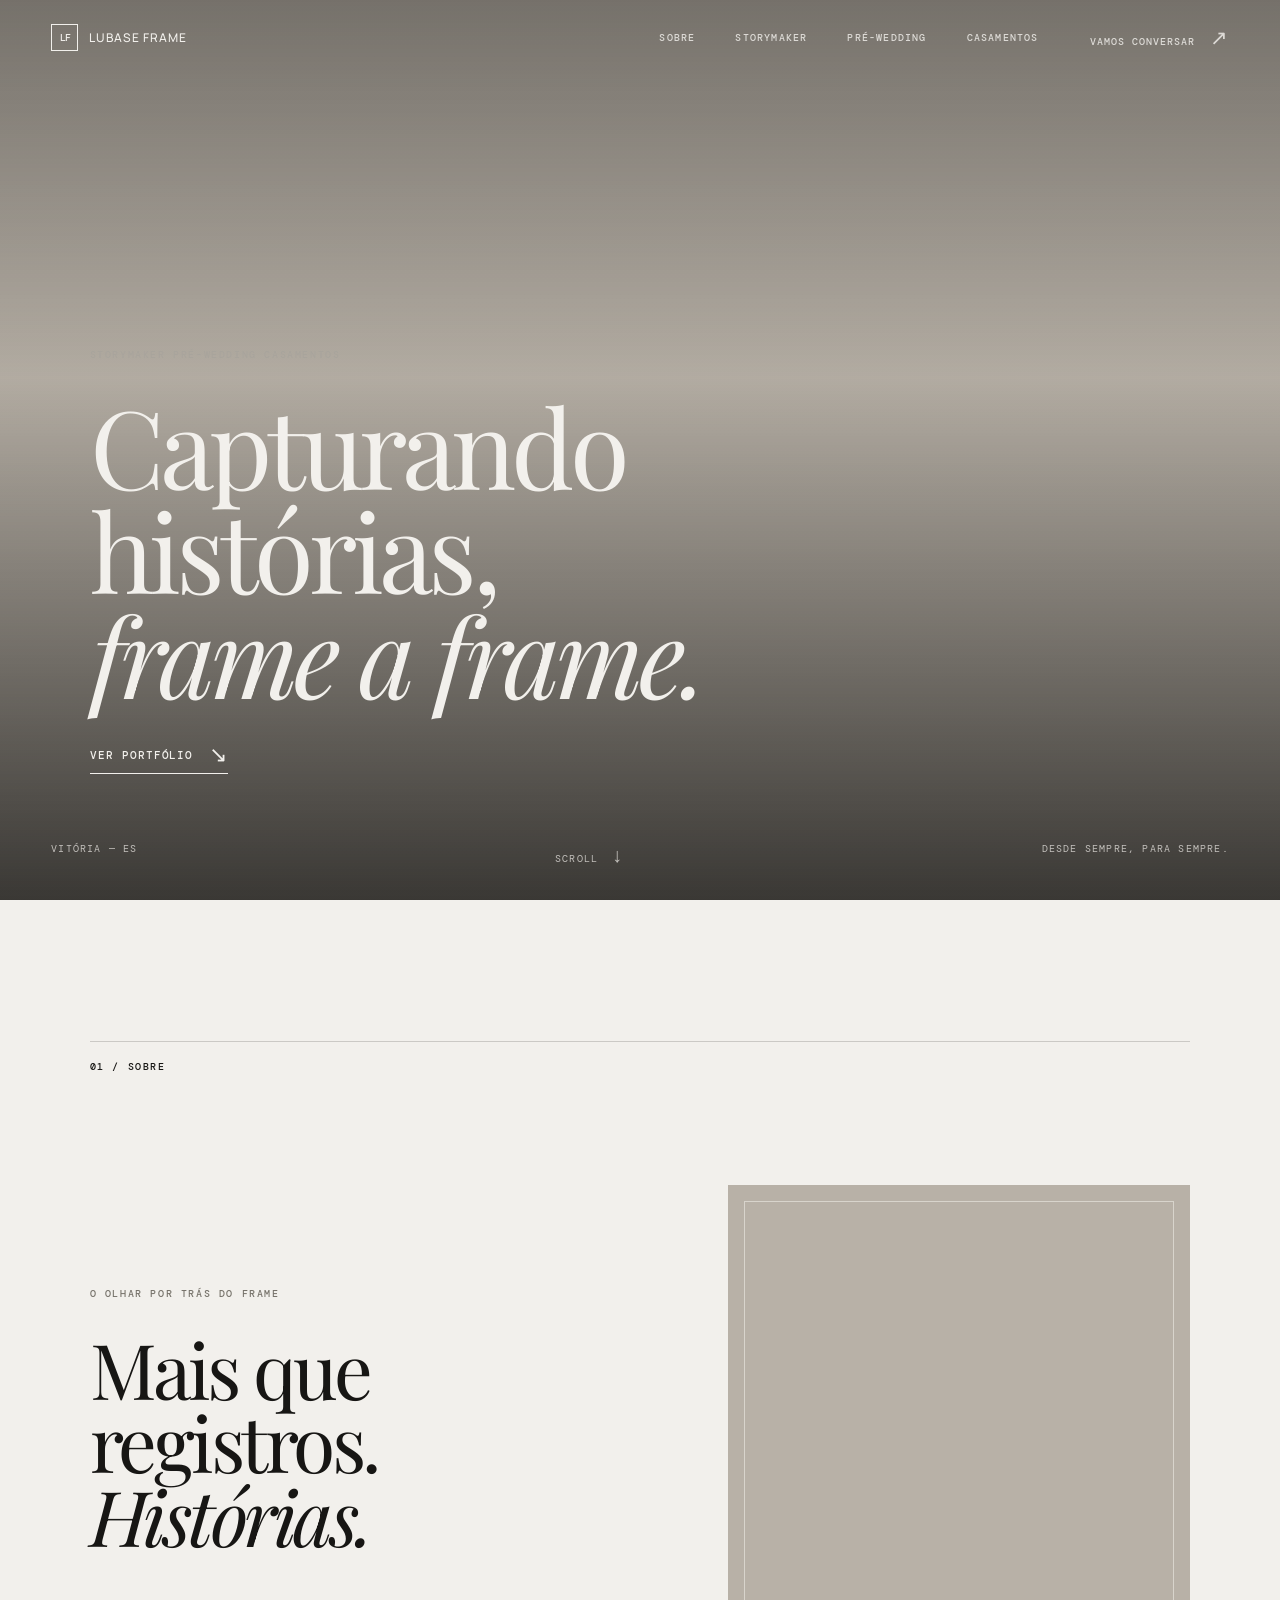
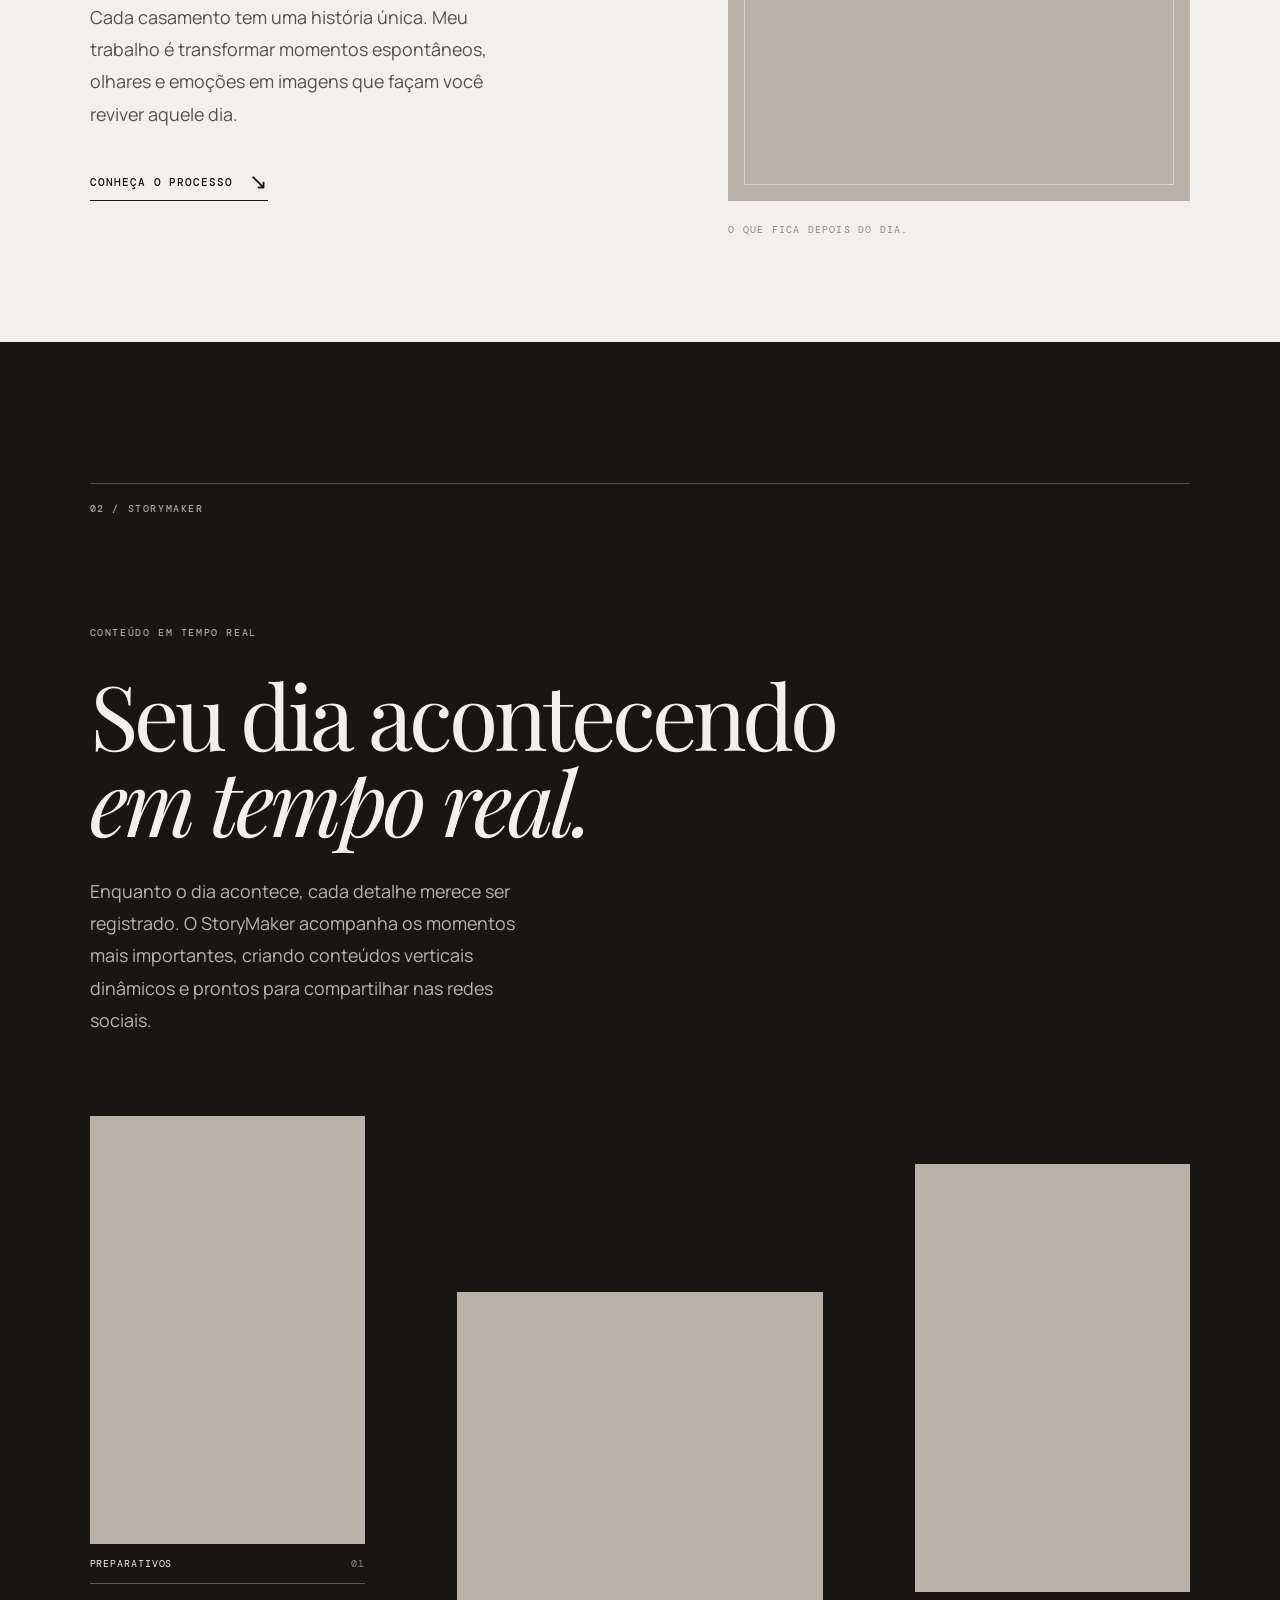
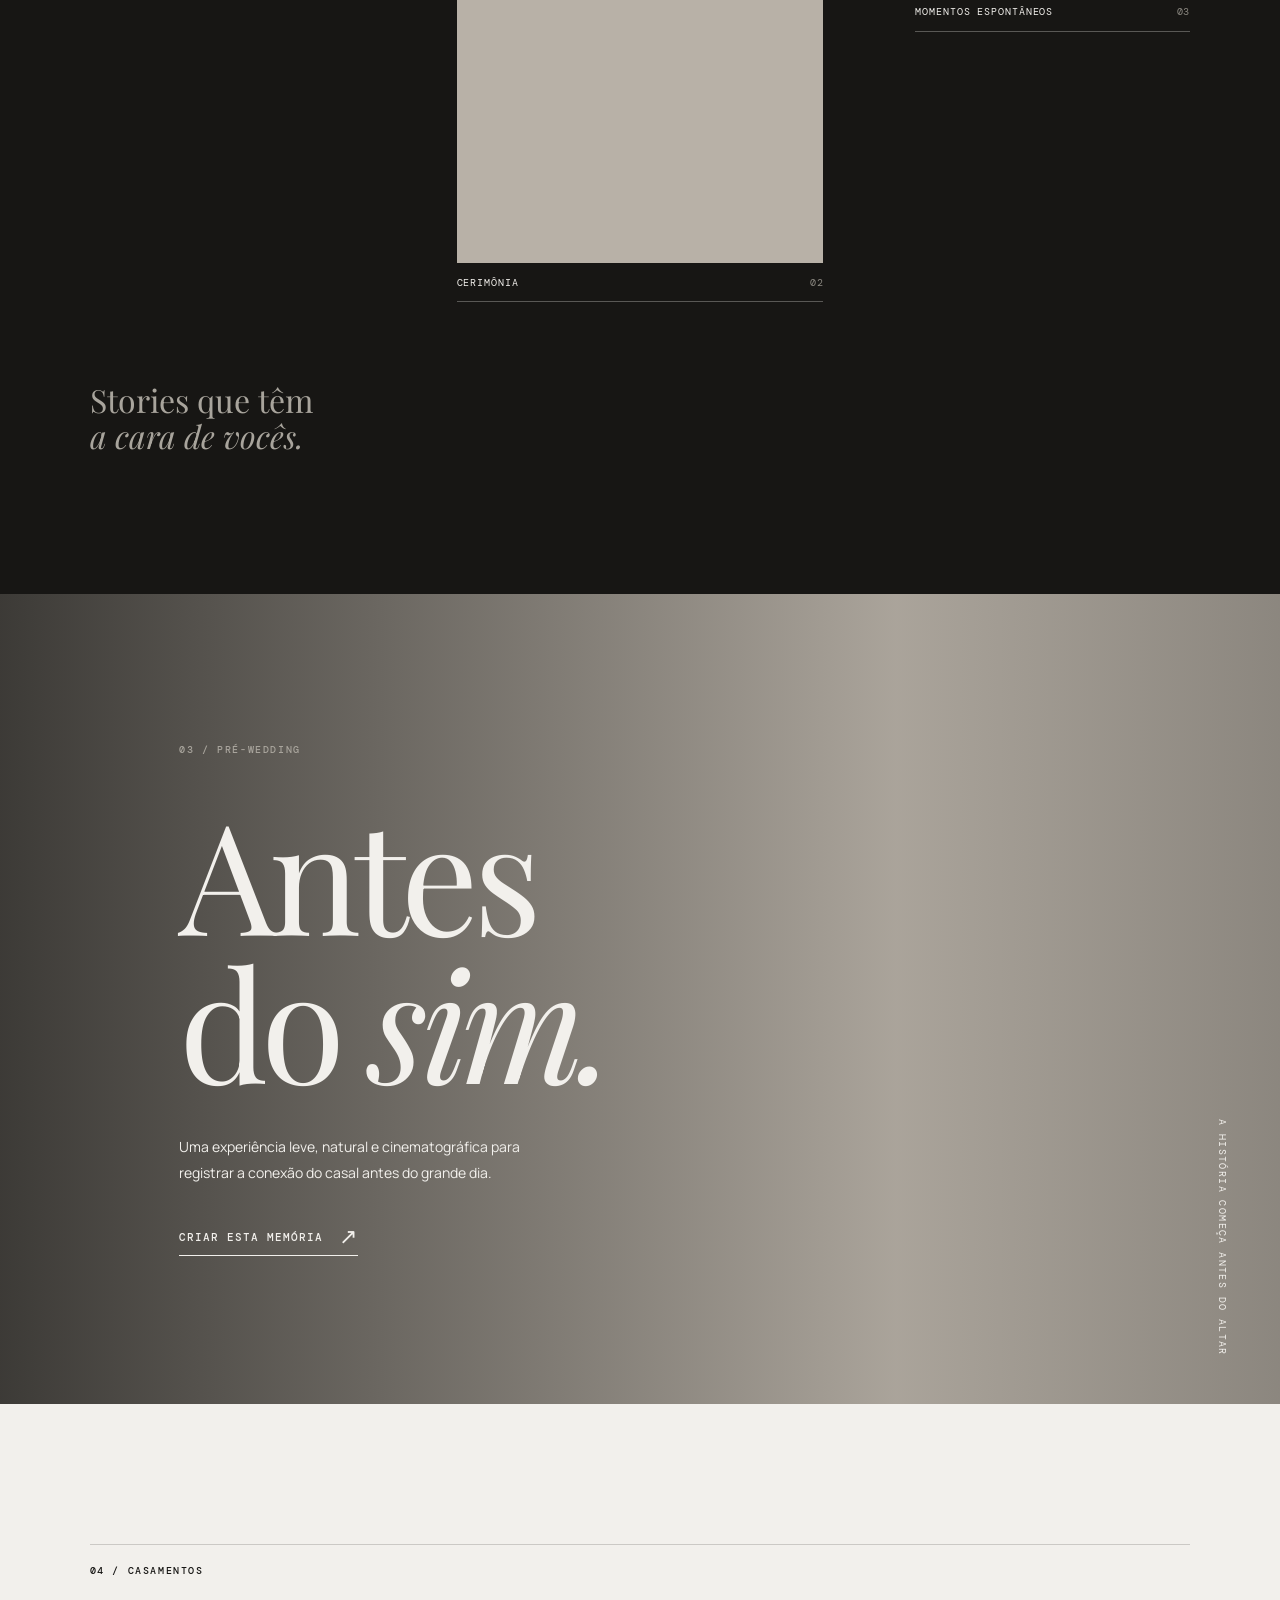
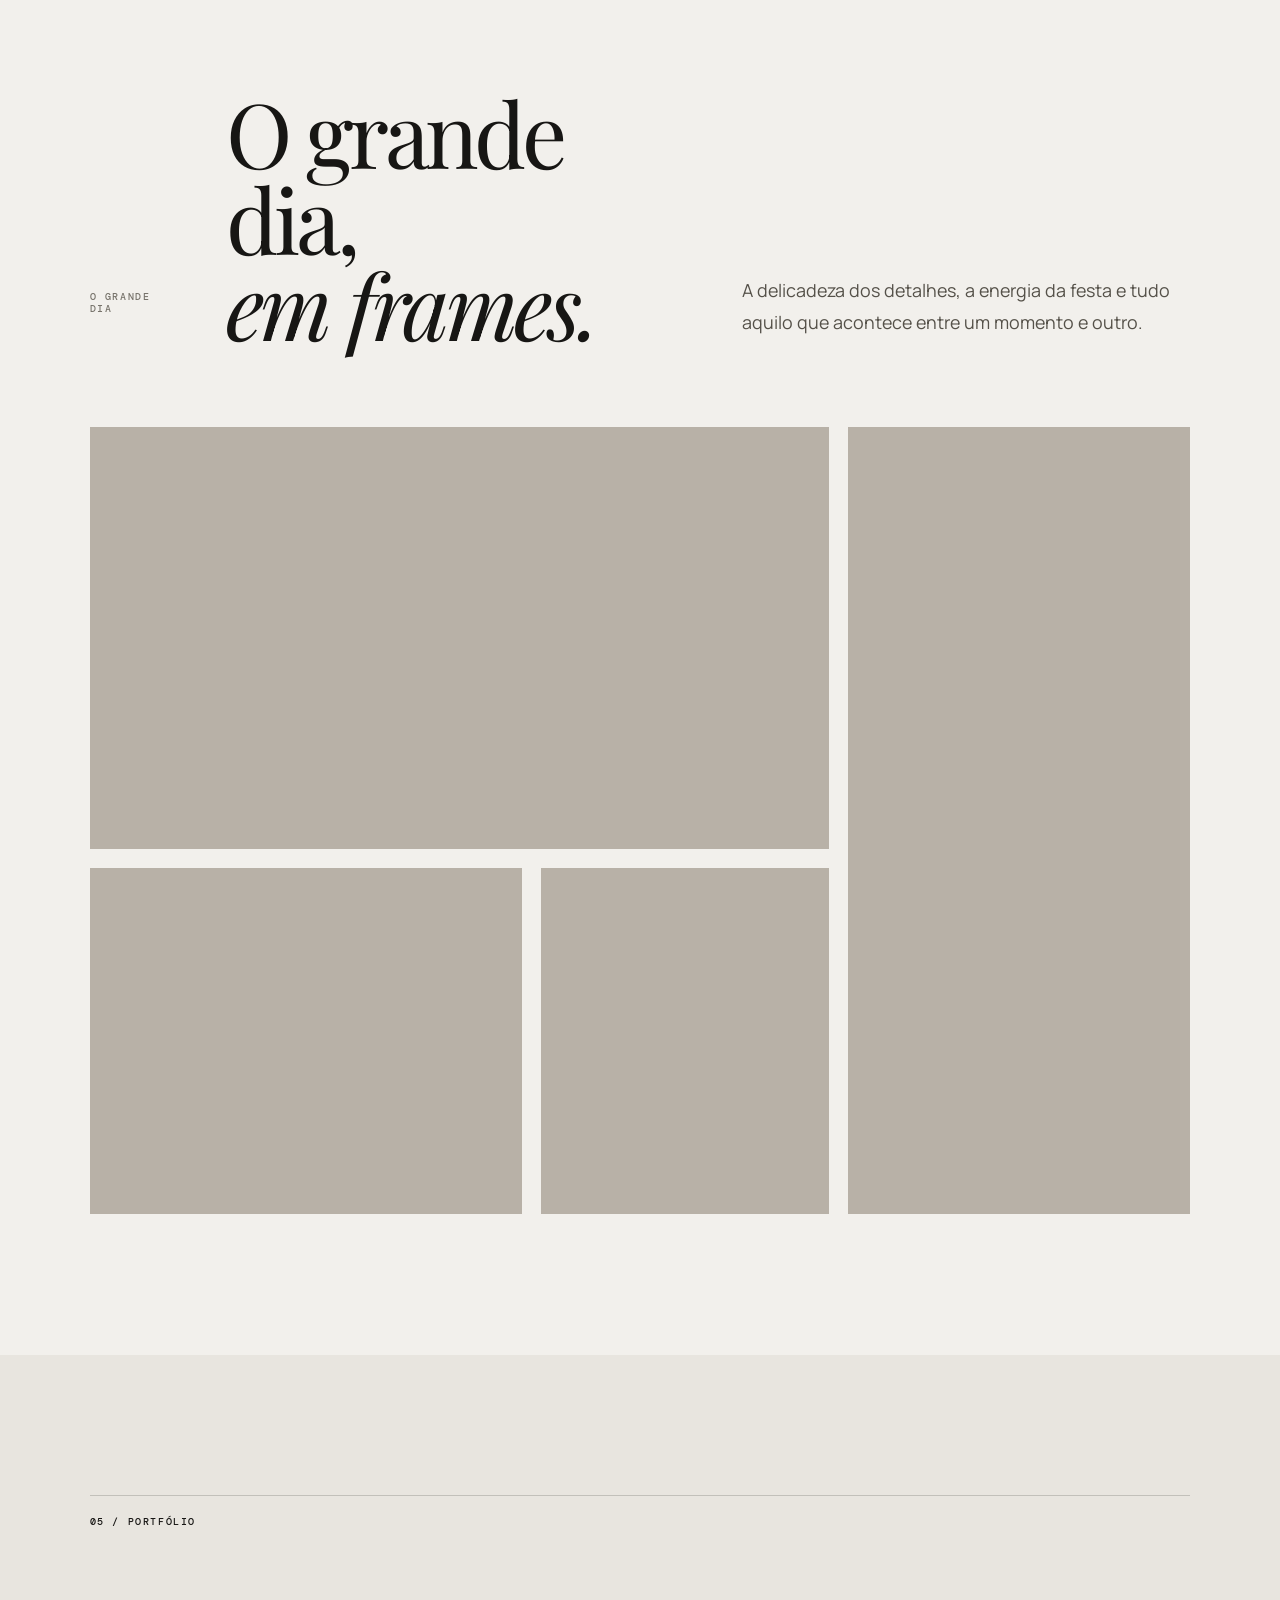
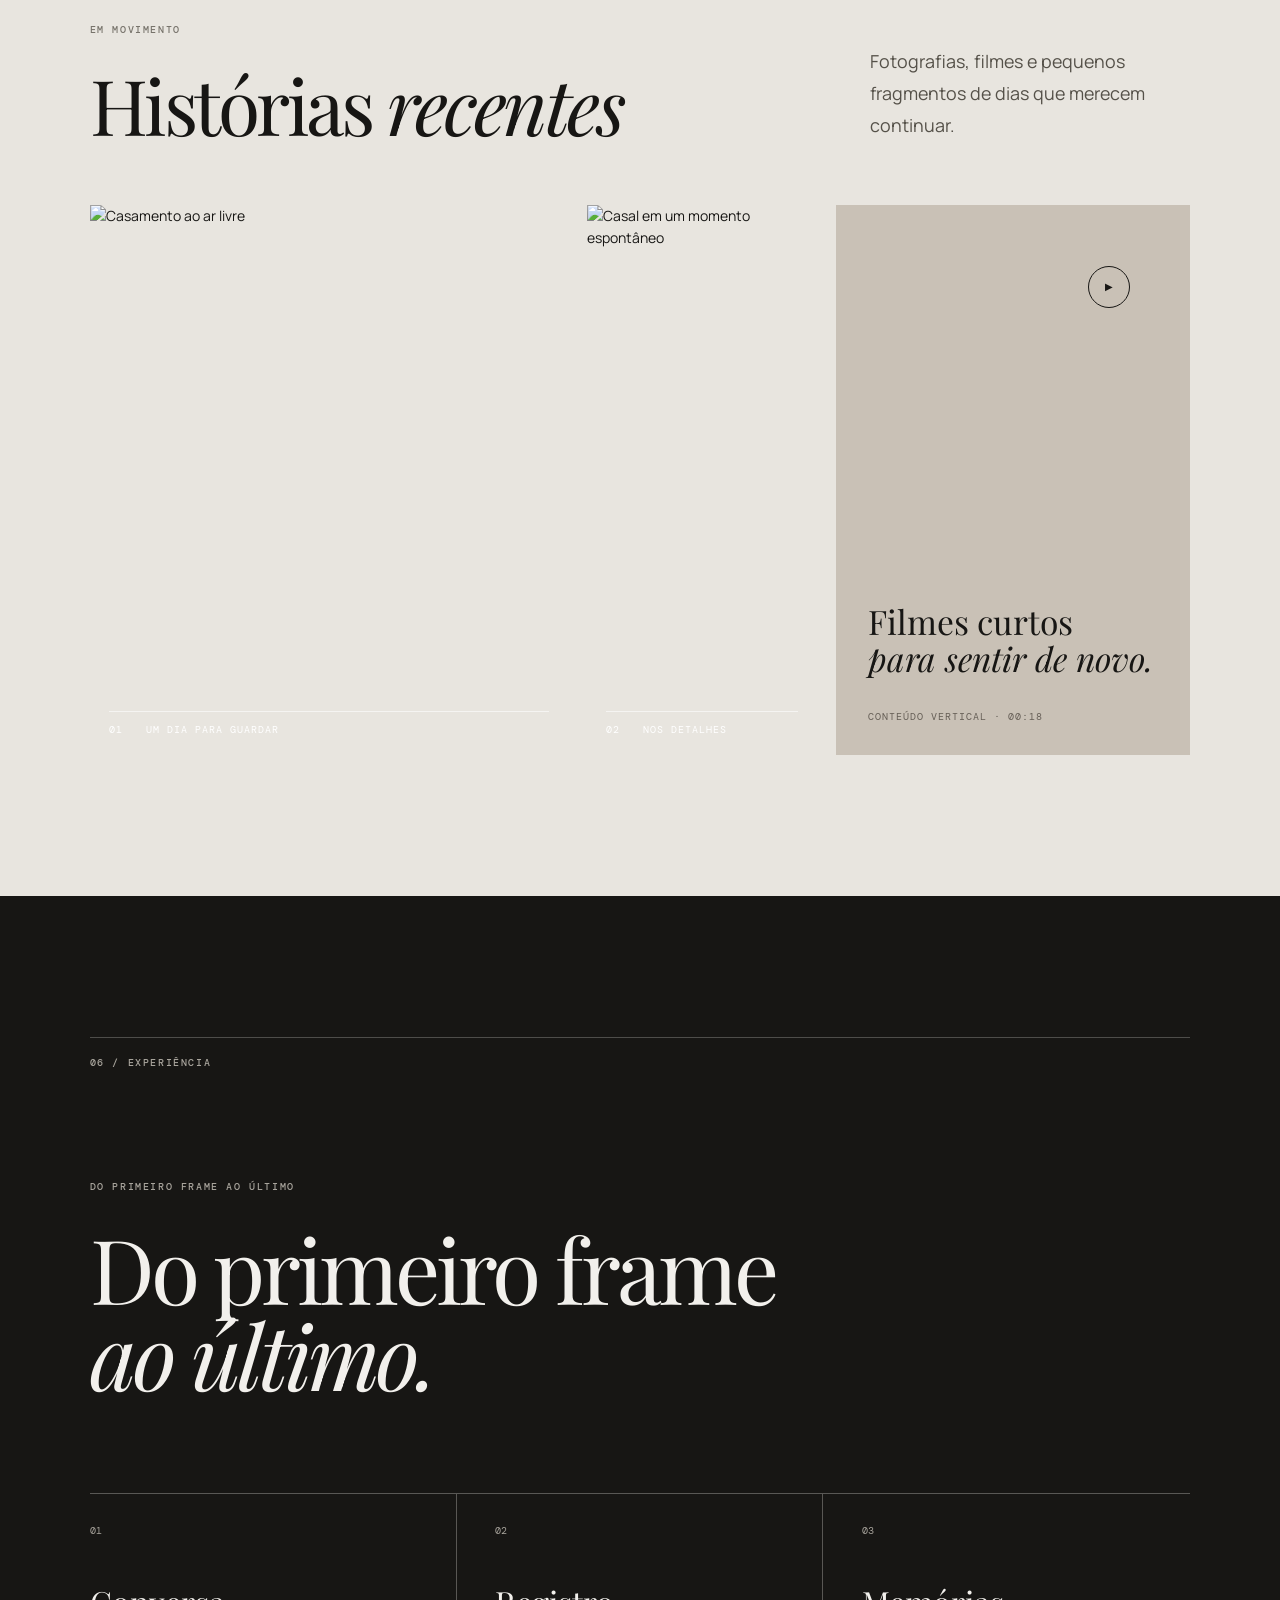
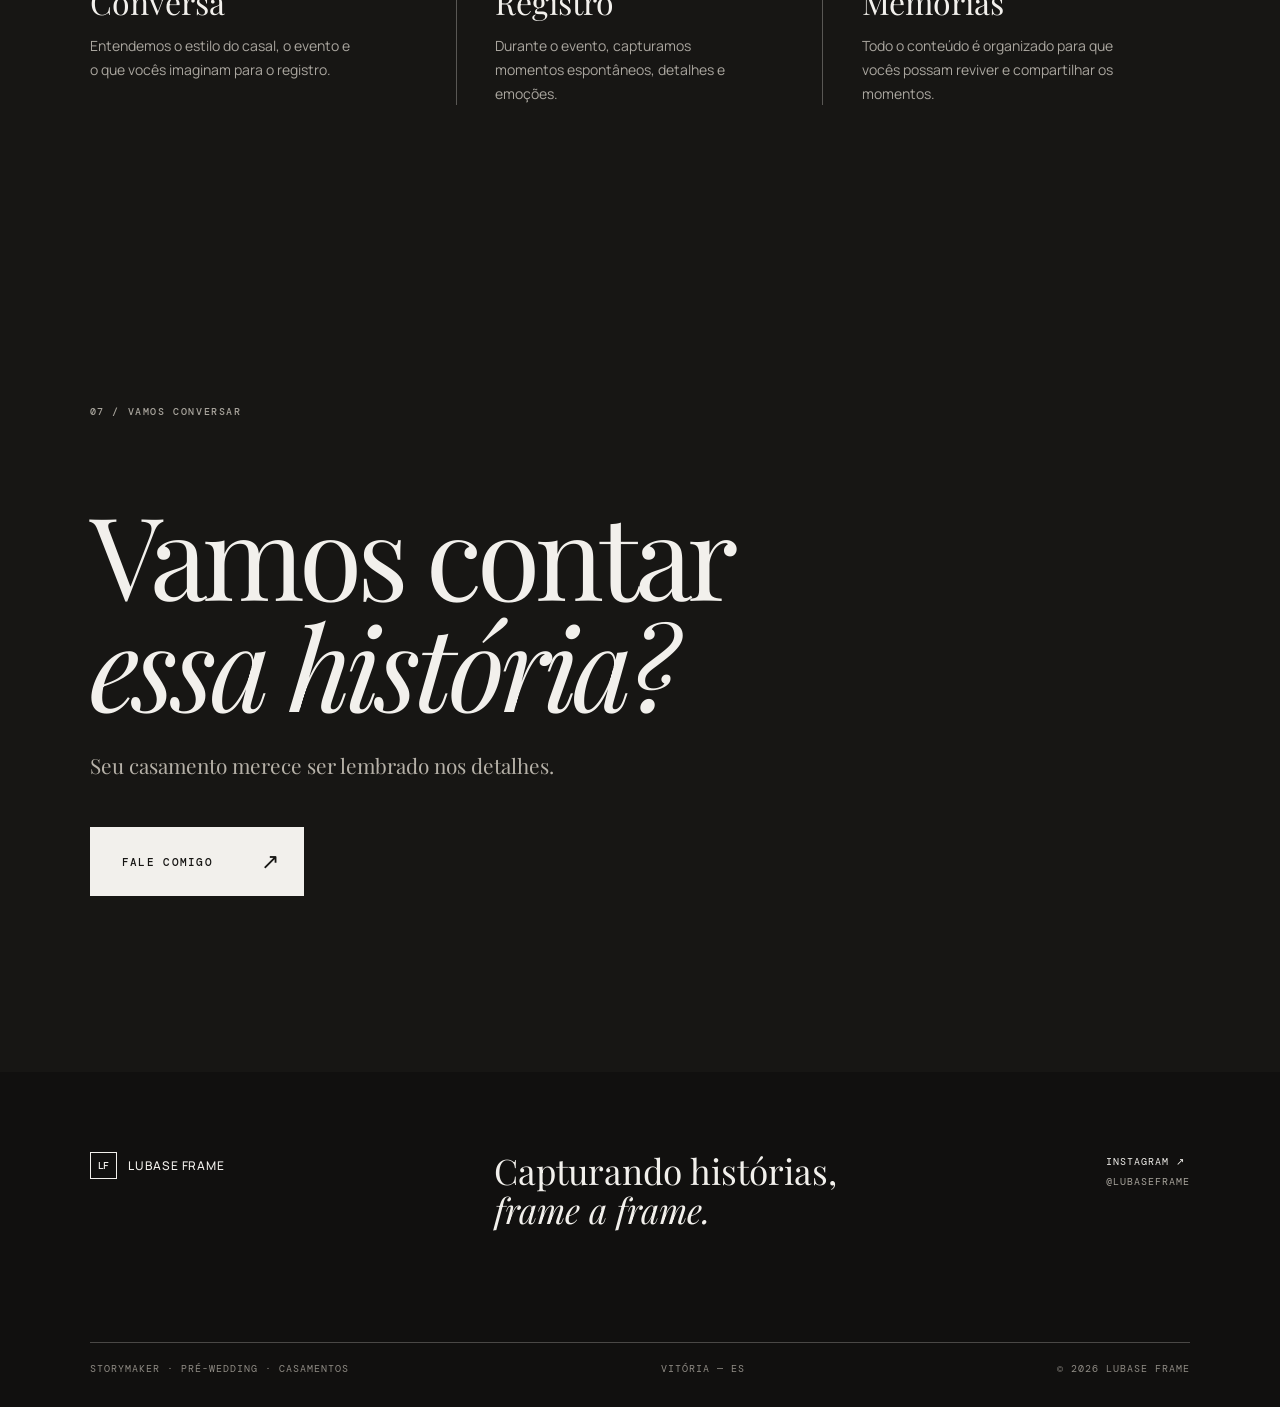
==== index.html @ b0d5ac68 "fix: adicionar entrada para GitHub Pages" ====
<!doctype html>
<html lang="pt-BR">
<head>
  <meta charset="UTF-8">
  <meta name="viewport" content="width=device-width, initial-scale=1">
  <meta http-equiv="refresh" content="0; url=projeto/">
  <title>Lubase Frame</title>
  <script>window.location.replace('./projeto/');</script>
</head>
<body>
  <p>Carregando <a href="projeto/">Lubase Frame</a>...</p>
</body>
</html>
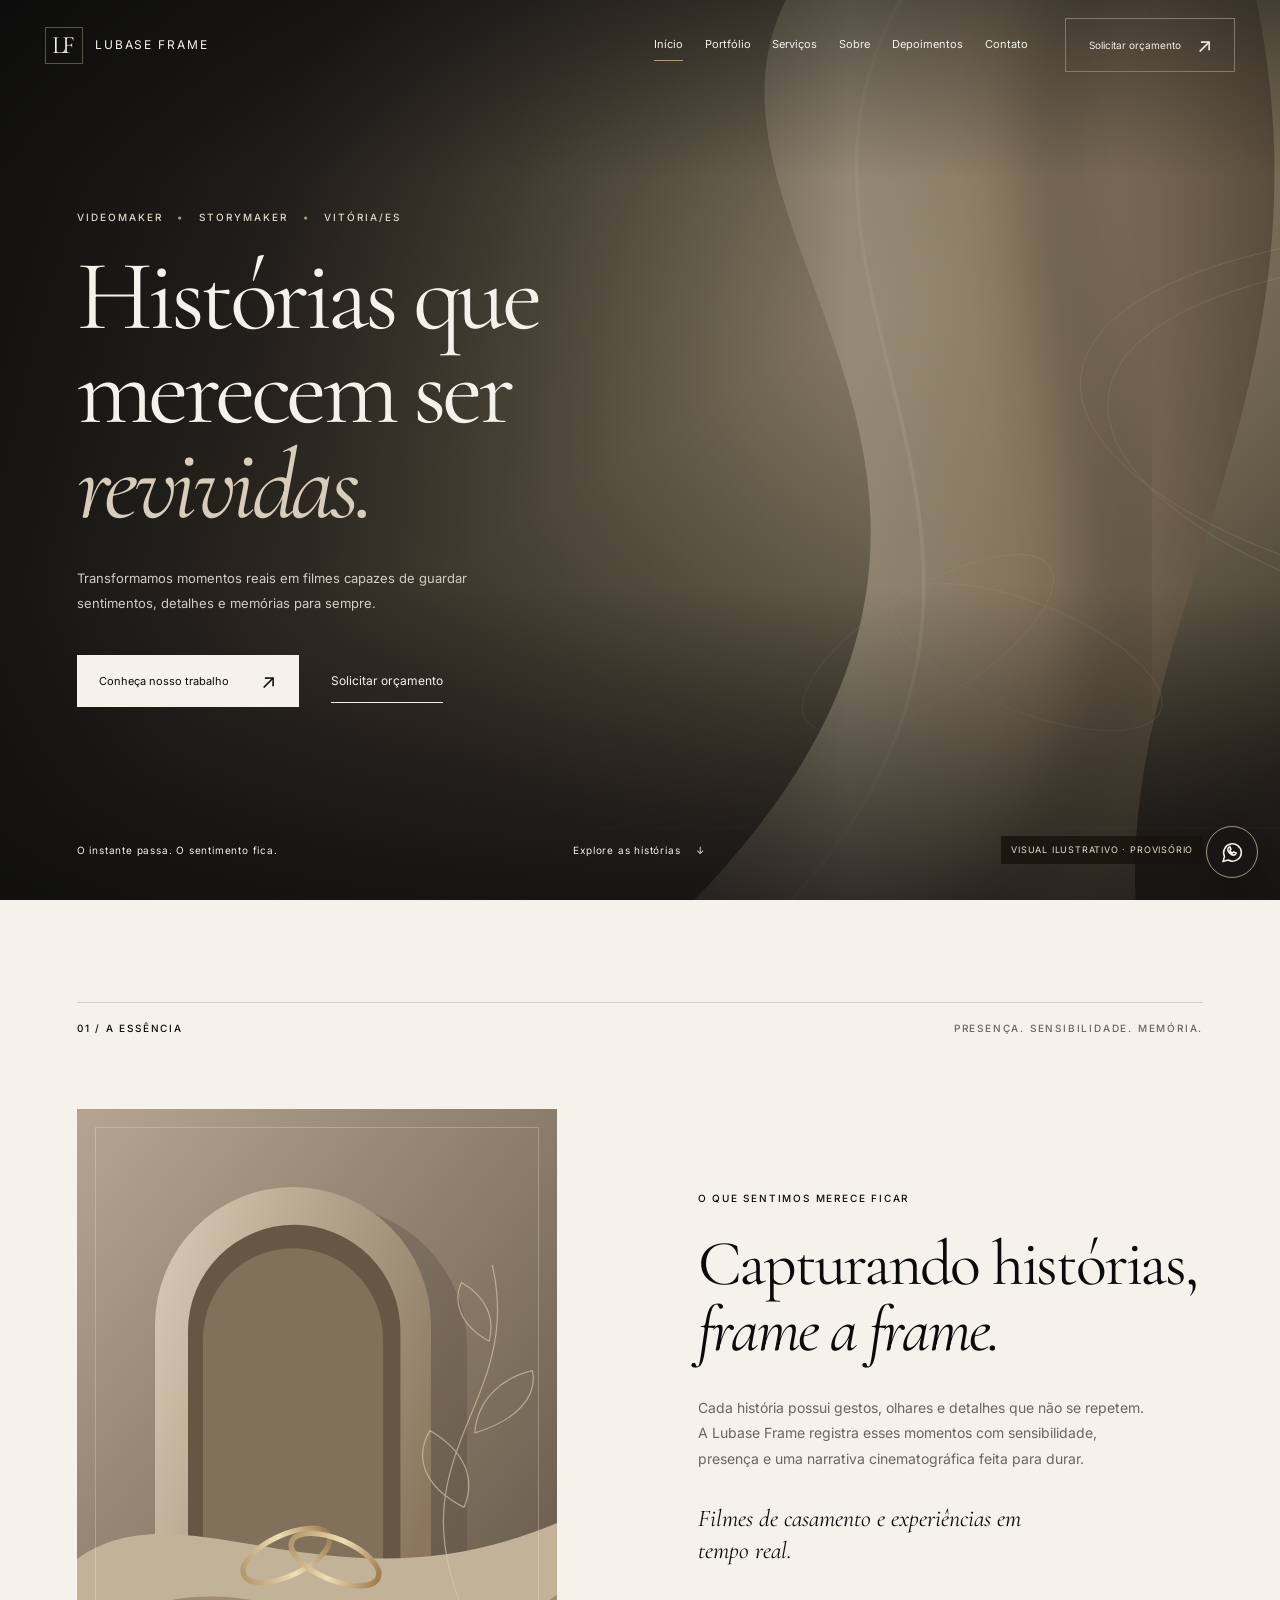
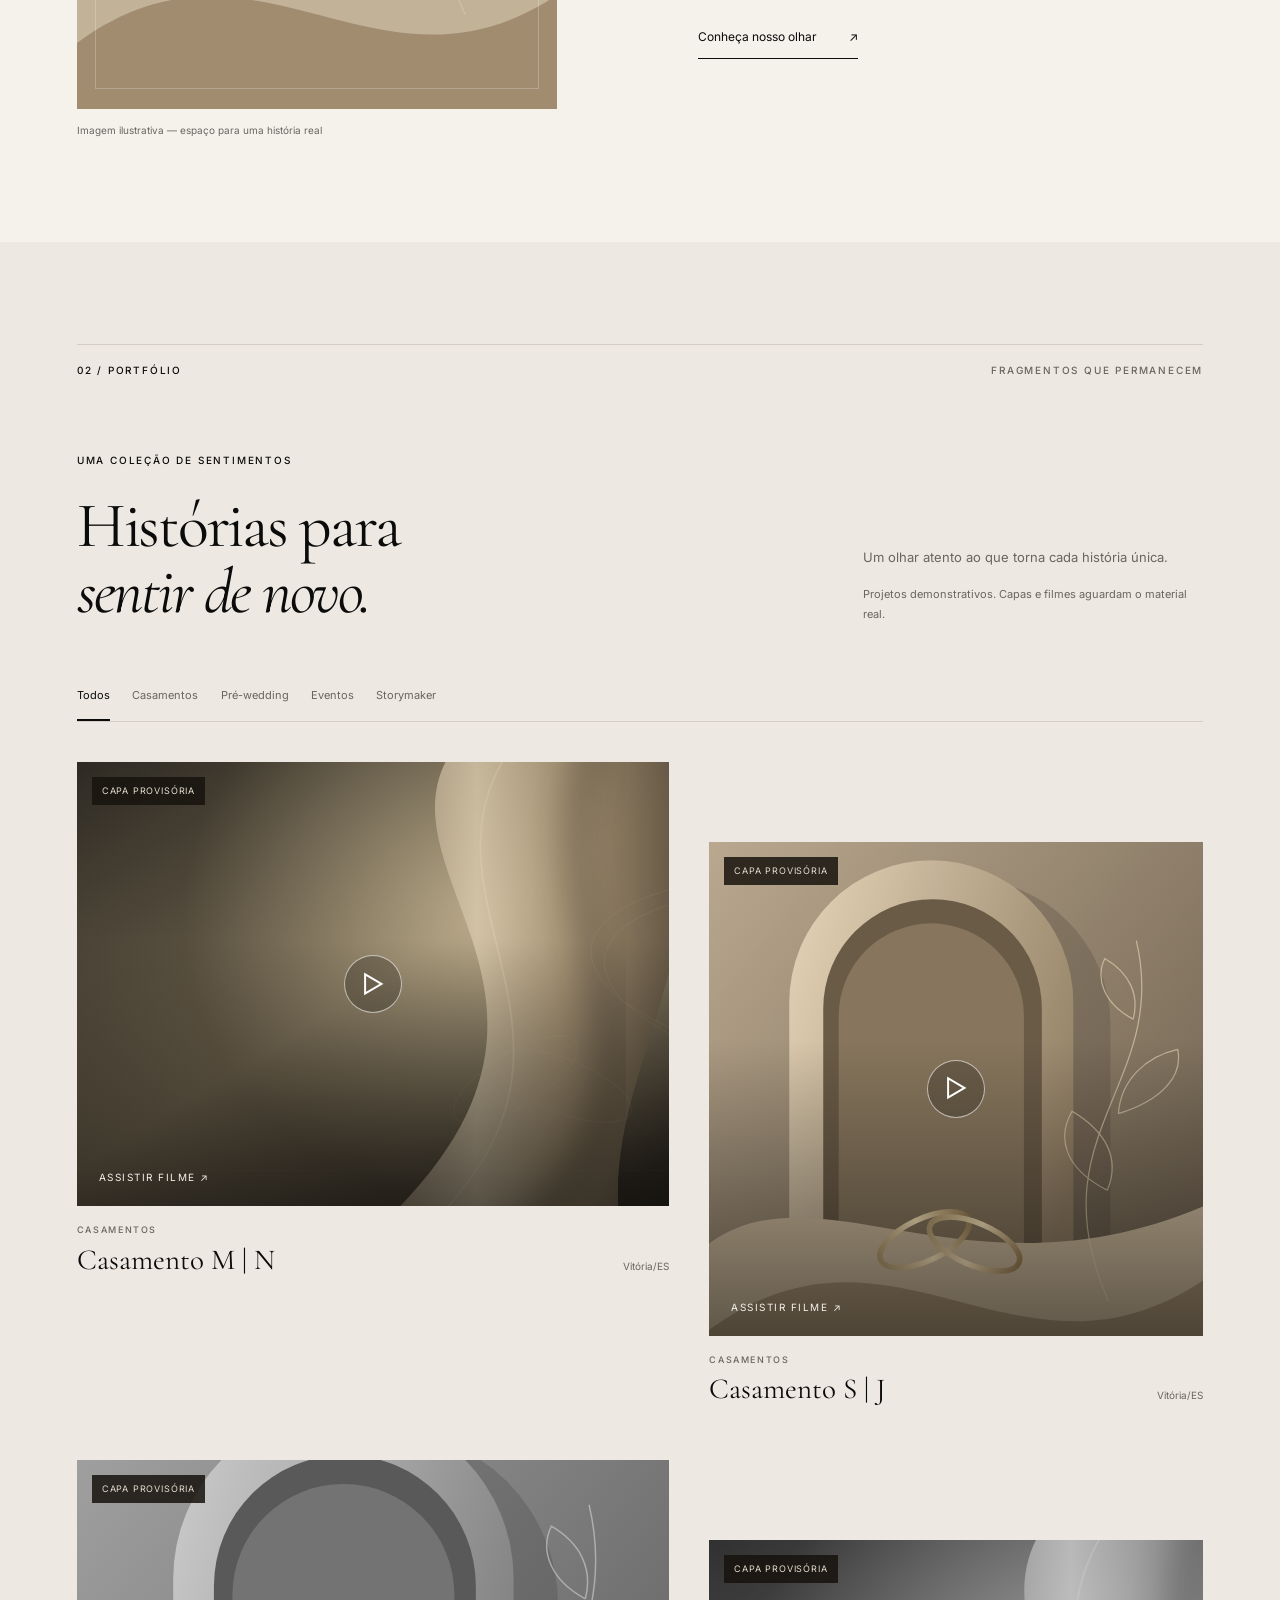
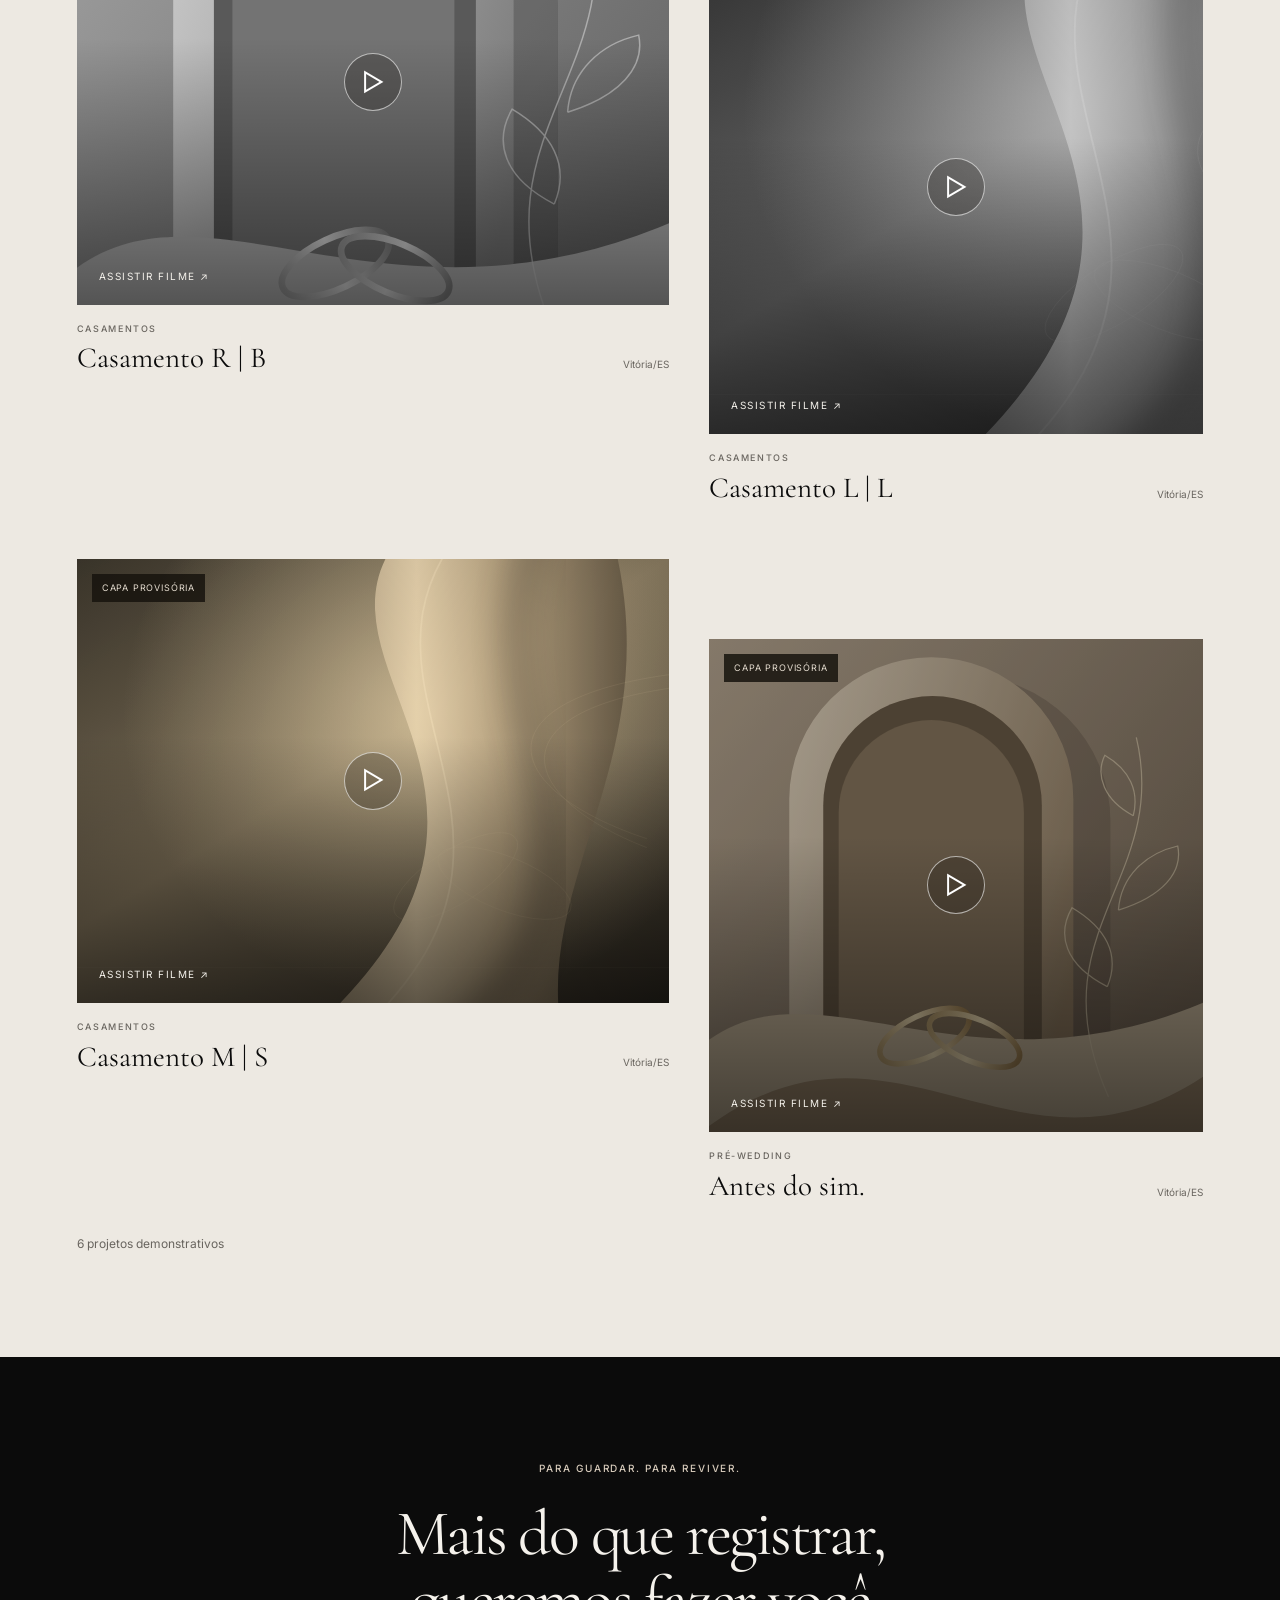
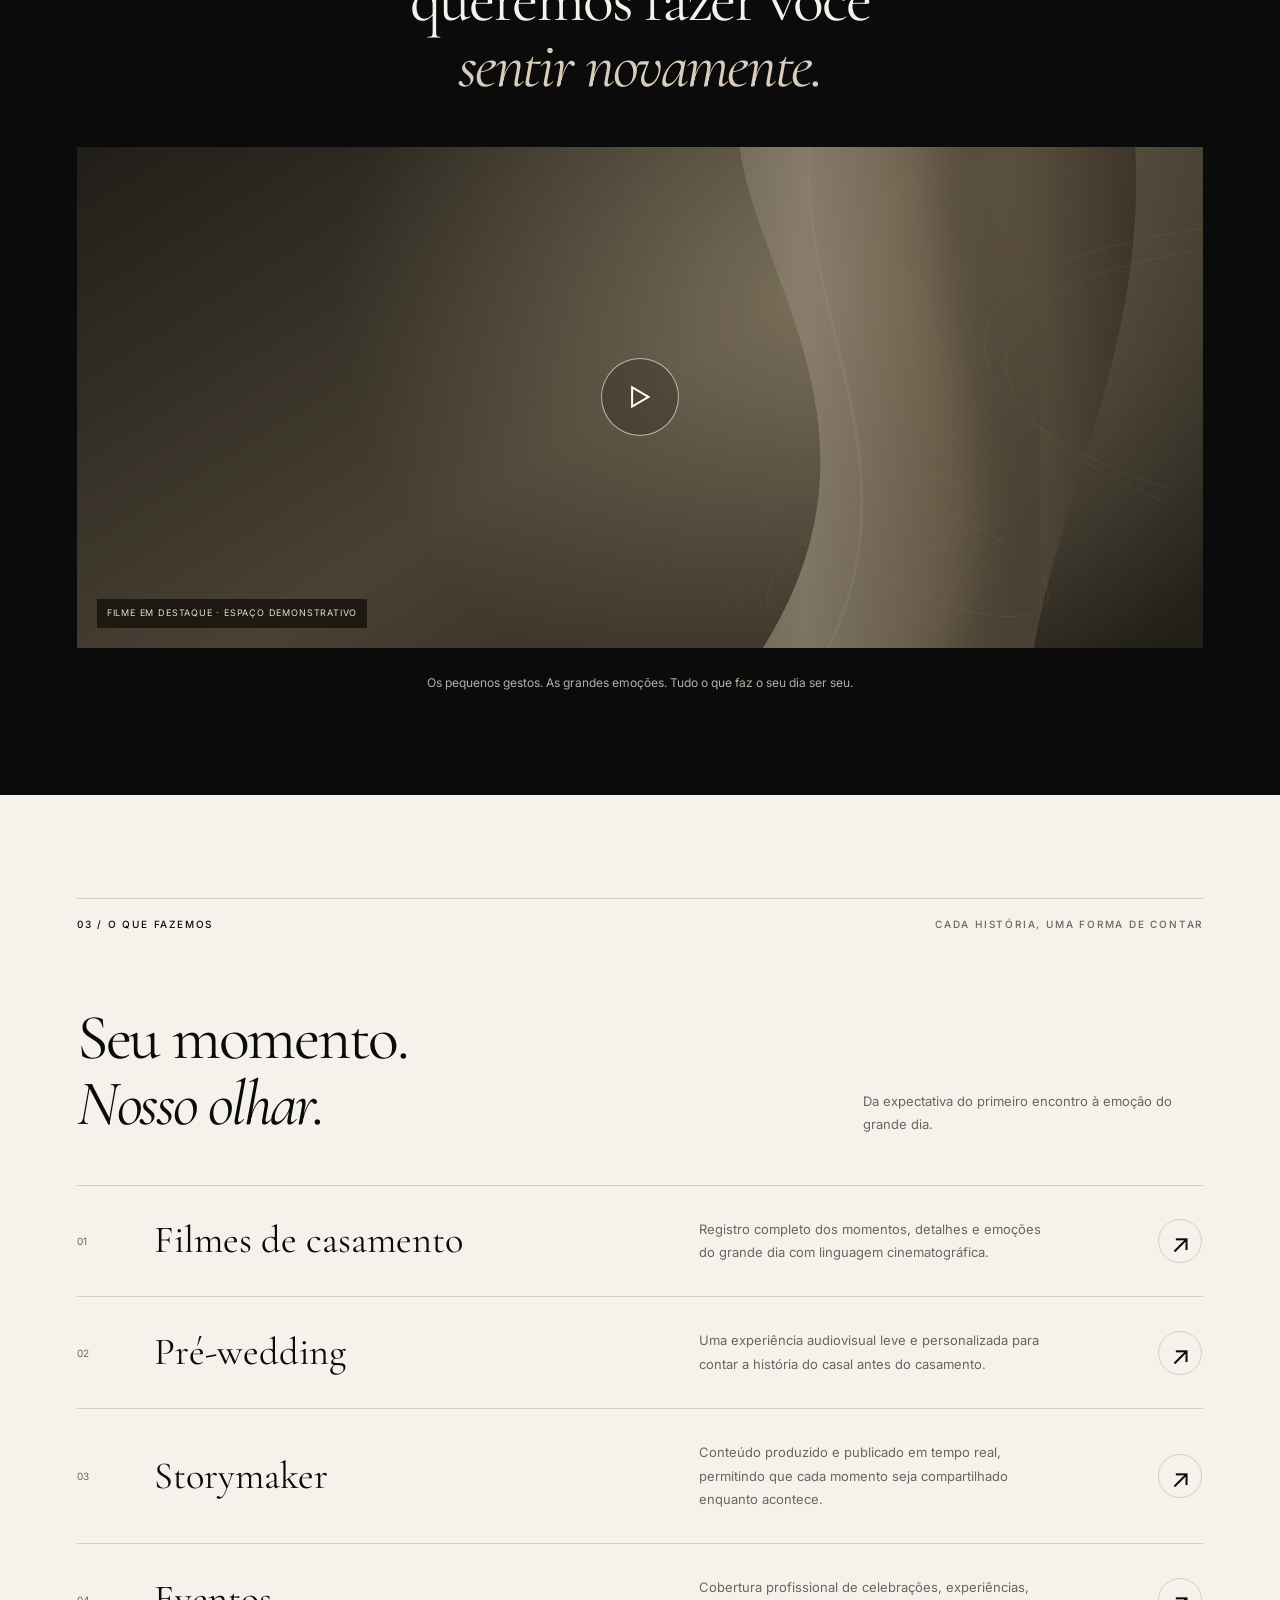
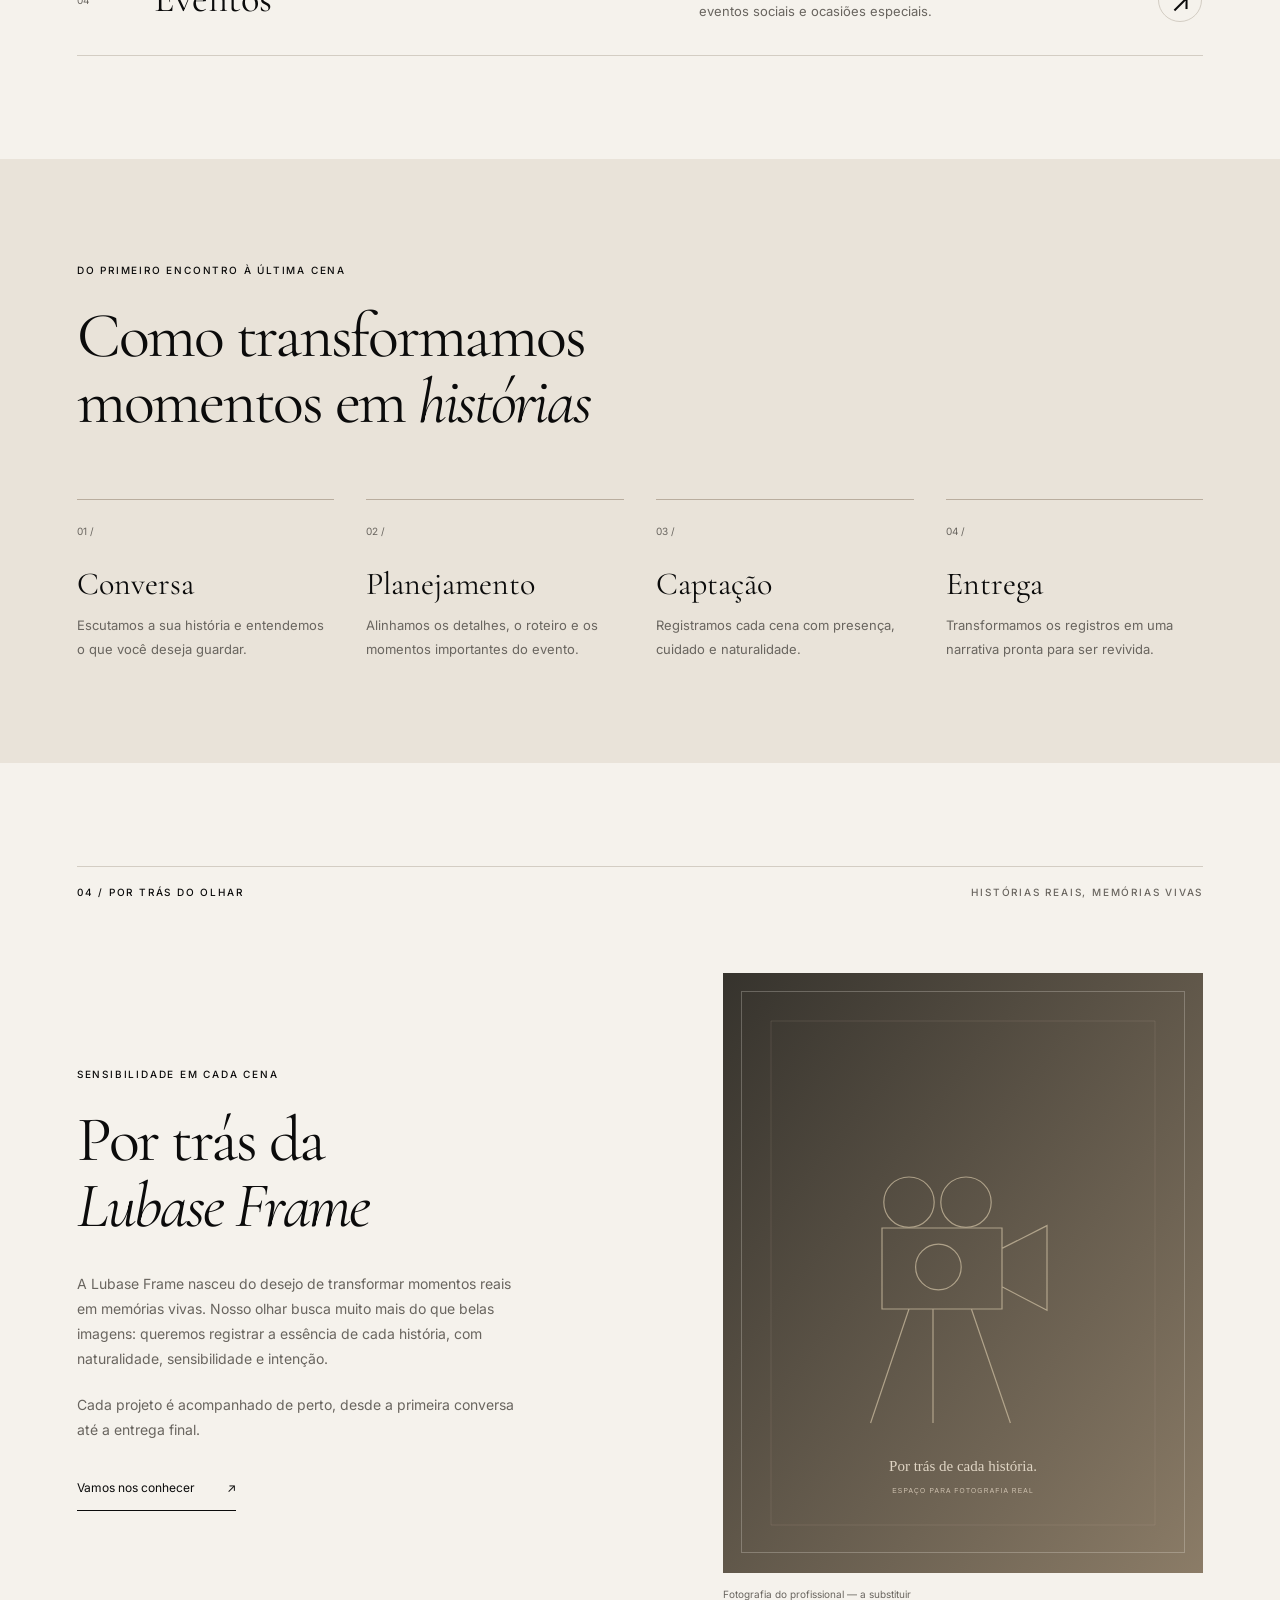
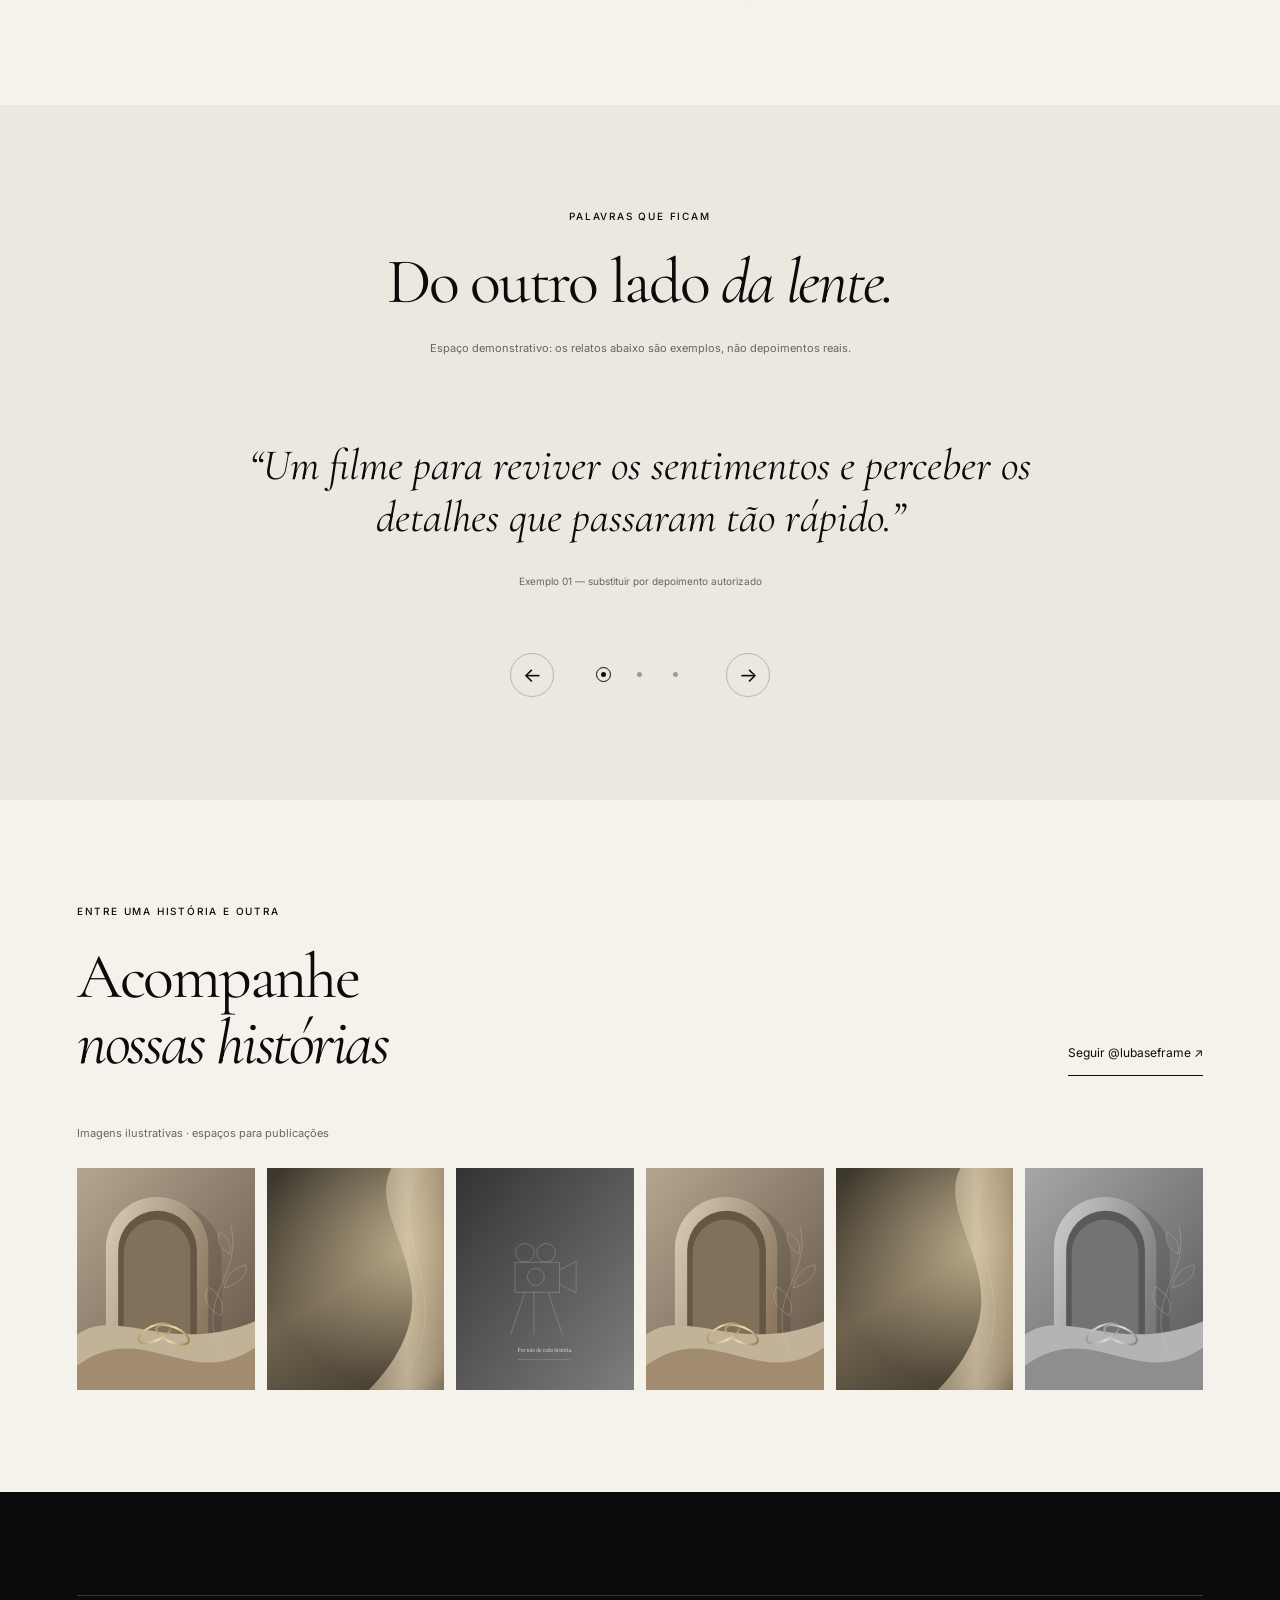
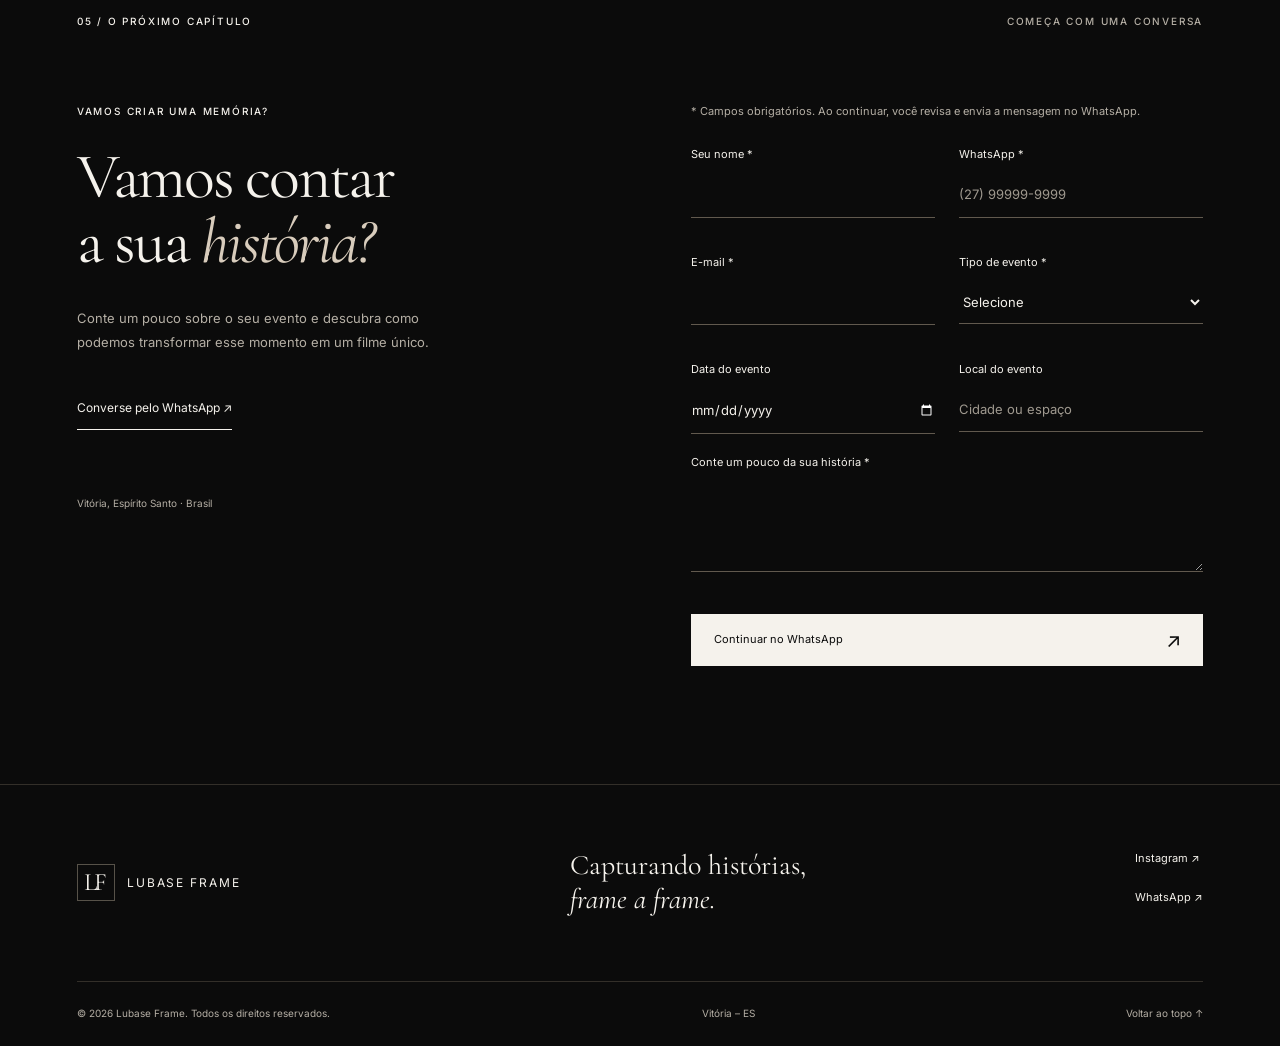
==== commit 83bac000: "feat: atualizar site para GitHub Pages" ====
--- a/index.html
+++ b/index.html
@@ -1,13 +1,414 @@
 <!doctype html>
 <html lang="pt-BR">
+
 <head>
   <meta charset="UTF-8">
   <meta name="viewport" content="width=device-width, initial-scale=1">
-  <meta http-equiv="refresh" content="0; url=projeto/">
-  <title>Lubase Frame</title>
-  <script>window.location.replace('./projeto/');</script>
+  <meta name="theme-color" content="#0B0B0B">
+  <title>Lubase Frame | Videomaker e Storymaker em Vitória – ES</title>
+  <meta name="description"
+    content="Filmes de casamento, pré-wedding, eventos e produção de stories em tempo real. Conheça o trabalho da Lubase Frame em Vitória, Espírito Santo.">
+  <meta property="og:title" content="Lubase Frame | Videomaker e Storymaker em Vitória – ES">
+  <meta property="og:description"
+    content="Filmes de casamento, pré-wedding, eventos e produção de stories em tempo real. Conheça o trabalho da Lubase Frame em Vitória, Espírito Santo.">
+  <meta property="og:type" content="website">
+  <meta property="og:locale" content="pt_BR">
+  <meta property="og:site_name" content="Lubase Frame">
+  <!-- Na publicação, adicione og:url e og:image com URLs absolutas do domínio e de uma foto real. -->
+  <link rel="icon" href="assets/icons/favicon.svg" type="image/svg+xml">
+  <link rel="preconnect" href="https://fonts.googleapis.com">
+  <link rel="preconnect" href="https://fonts.gstatic.com" crossorigin>
+  <link
+    href="https://fonts.googleapis.com/css2?family=Cormorant+Garamond:ital,wght@0,400;0,500;1,400;1,500&family=Inter:wght@400;500;600&display=swap"
+    rel="stylesheet">
+  <link rel="stylesheet" href="css/style.css">
+  <script src="js/script.js" defer></script>
+  <script
+    type="application/ld+json">{"@context":"https://schema.org","@type":"LocalBusiness","name":"Lubase Frame","description":"Videomaker e Storymaker. Filmes de casamento, pré-wedding, eventos e conteúdo em tempo real.","telephone":"+5527992453398","address":{"@type":"PostalAddress","addressLocality":"Vitória","addressRegion":"ES","addressCountry":"BR"},"areaServed":{"@type":"City","name":"Vitória"},"sameAs":["https://www.instagram.com/lubaseframe/"]}</script>
 </head>
+
 <body>
-  <p>Carregando <a href="projeto/">Lubase Frame</a>...</p>
+  <a class="skip-link" href="#conteudo">Pular para o conteúdo</a>
+  <!-- Cabeçalho -->
+  <header class="site-header">
+    <a class="brand" href="#inicio" aria-label="Lubase Frame — início"><span class="brand-mark"
+        aria-hidden="true">LF</span><span>LUBASE <b>FRAME</b></span></a>
+    <button class="menu-toggle" type="button" aria-controls="menu" aria-expanded="false"
+      aria-label="Abrir menu"><span></span><span></span></button>
+    <nav id="menu" aria-label="Navegação principal">
+      <a href="#inicio">Início</a><a href="#portfolio">Portfólio</a><a href="#servicos">Serviços</a><a
+        href="#sobre">Sobre</a><a href="#depoimentos">Depoimentos</a><a href="#contato">Contato</a>
+      <a class="button button-outline header-cta" href="#contato">Solicitar orçamento <span
+          aria-hidden="true">↗</span></a>
+    </nav>
+  </header>
+  <main id="conteudo">
+    <!-- Início: substitua poster e src da imagem pela capa real. Para vídeo, preencha data-src com assets/videos/inicio.mp4. -->
+    <section class="hero" id="inicio" aria-labelledby="hero-title">
+      <img class="hero-image" src="assets/images/editorial.svg"
+        alt="Composição ilustrativa de luz e tecido; imagem provisória" fetchpriority="high" width="1600" height="1000">
+      <video class="hero-video" data-src="" muted loop playsinline preload="none" poster="assets/images/editorial.svg"
+        aria-hidden="true" hidden></video>
+      <div class="hero-shade"></div>
+      <div class="hero-content">
+        <p class="eyebrow">VIDEOMAKER <span>•</span> STORYMAKER <span>•</span> VITÓRIA/ES</p>
+        <h1 id="hero-title">Histórias que<br>merecem ser<br><em>revividas.</em></h1>
+        <p class="hero-description">Transformamos momentos reais em filmes capazes de guardar sentimentos, detalhes e
+          memórias para sempre.</p>
+        <div class="hero-actions"><a class="button" href="#portfolio">Conheça nosso trabalho <span
+              aria-hidden="true">↗</span></a><a class="text-link" href="#contato">Solicitar orçamento</a></div>
+      </div>
+      <div class="hero-bottom"><span>O instante passa. O sentimento fica.</span><a href="#apresentacao">Explore as
+          histórias <span aria-hidden="true">↓</span></a><span class="placeholder-tag">Visual ilustrativo ·
+          provisório</span></div>
+    </section>
+
+    <!-- Apresentação: troque o src pela fotografia de apresentação. -->
+    <section class="section intro" id="apresentacao">
+      <div class="section-label">01 / A essência <span>Presença. Sensibilidade. Memória.</span></div>
+      <div class="split reveal">
+        <figure class="editorial-picture"><img src="assets/images/details.svg"
+            alt="Ilustração provisória de arcos e alianças" width="800" height="1000" loading="lazy">
+          <figcaption>Imagem ilustrativa — espaço para uma história real</figcaption>
+        </figure>
+        <div class="editorial-copy">
+          <p class="eyebrow">O que sentimos merece ficar</p>
+          <h2>Capturando histórias,<br><em>frame a frame.</em></h2>
+          <p>Cada história possui gestos, olhares e detalhes que não se repetem. A Lubase Frame registra esses momentos
+            com sensibilidade, presença e uma narrativa cinematográfica feita para durar.</p>
+          <p class="signature">Filmes de casamento e experiências em tempo real.</p><a class="text-link"
+            href="#sobre">Conheça nosso olhar <span aria-hidden="true">↗</span></a>
+        </div>
+      </div>
+    </section>
+
+    <!-- Portfólio: em cada botão, altere data-video para MP4 local ou URL de incorporação YouTube/Vimeo; troque o src da capa e o alt. -->
+    <section class="section portfolio" id="portfolio" aria-labelledby="portfolio-title">
+      <div class="section-label">02 / Portfólio <span>Fragmentos que permanecem</span></div>
+      <div class="section-heading reveal">
+        <div>
+          <p class="eyebrow">Uma coleção de sentimentos</p>
+          <h2 id="portfolio-title">Histórias para<br><em>sentir de novo.</em></h2>
+        </div>
+        <p>Um olhar atento ao que torna cada história única.<br><small>Projetos demonstrativos. Capas e filmes aguardam
+            o material real.</small></p>
+      </div>
+      <div class="filters" role="group" aria-label="Filtrar portfólio"><button type="button" data-filter="todos"
+          aria-pressed="true">Todos</button><button type="button" data-filter="casamentos"
+          aria-pressed="false">Casamentos</button><button type="button" data-filter="prewedding"
+          aria-pressed="false">Pré-wedding</button><button type="button" data-filter="eventos"
+          aria-pressed="false">Eventos</button><button type="button" data-filter="storymaker"
+          aria-pressed="false">Storymaker</button></div>
+      <div class="portfolio-grid">
+        <!-- Projeto 01: substitua a capa e data-video abaixo. -->
+        <article class="project" data-category="casamentos"><button class="project-media tone-one" type="button"
+            data-video="" data-title="Casamento M | N" aria-label="Assistir filme: Casamento M | N"><img
+              src="assets/images/editorial.svg" alt="Capa ilustrativa provisória do casamento M e N" width="1600"
+              height="1000" loading="lazy"><span class="placeholder-tag">Capa provisória</span><span class="play"
+              aria-hidden="true">▷</span><span class="watch">Assistir filme ↗</span></button>
+          <div class="project-caption">
+            <div>
+              <p class="eyebrow">Casamentos</p>
+              <h3>Casamento M | N</h3>
+            </div><span>Vitória/ES</span>
+          </div>
+        </article>
+        <!-- Projeto 02 -->
+        <article class="project" data-category="casamentos"><button class="project-media tone-two" type="button"
+            data-video="" data-title="Casamento S | J" aria-label="Assistir filme: Casamento S | J"><img
+              src="assets/images/details.svg" alt="Capa ilustrativa provisória do casamento S e J" width="800"
+              height="1000" loading="lazy"><span class="placeholder-tag">Capa provisória</span><span class="play"
+              aria-hidden="true">▷</span><span class="watch">Assistir filme ↗</span></button>
+          <div class="project-caption">
+            <div>
+              <p class="eyebrow">Casamentos</p>
+              <h3>Casamento S | J</h3>
+            </div><span>Vitória/ES</span>
+          </div>
+        </article>
+        <!-- Projeto 03 -->
+        <article class="project" data-category="casamentos"><button class="project-media tone-three" type="button"
+            data-video="" data-title="Casamento R | B" aria-label="Assistir filme: Casamento R | B"><img
+              src="assets/images/details.svg" alt="Capa ilustrativa provisória do casamento R e B" width="800"
+              height="1000" loading="lazy"><span class="placeholder-tag">Capa provisória</span><span class="play"
+              aria-hidden="true">▷</span><span class="watch">Assistir filme ↗</span></button>
+          <div class="project-caption">
+            <div>
+              <p class="eyebrow">Casamentos</p>
+              <h3>Casamento R | B</h3>
+            </div><span>Vitória/ES</span>
+          </div>
+        </article>
+        <!-- Projeto 04 -->
+        <article class="project" data-category="casamentos"><button class="project-media tone-four" type="button"
+            data-video="" data-title="Casamento L | L" aria-label="Assistir filme: Casamento L | L"><img
+              src="assets/images/editorial.svg" alt="Capa ilustrativa provisória do casamento L e L" width="1600"
+              height="1000" loading="lazy"><span class="placeholder-tag">Capa provisória</span><span class="play"
+              aria-hidden="true">▷</span><span class="watch">Assistir filme ↗</span></button>
+          <div class="project-caption">
+            <div>
+              <p class="eyebrow">Casamentos</p>
+              <h3>Casamento L | L</h3>
+            </div><span>Vitória/ES</span>
+          </div>
+        </article>
+        <!-- Projeto 05 -->
+        <article class="project" data-category="casamentos"><button class="project-media tone-five" type="button"
+            data-video="" data-title="Casamento M | S" aria-label="Assistir filme: Casamento M | S"><img
+              src="assets/images/editorial.svg" alt="Capa ilustrativa provisória do casamento M e S" width="1600"
+              height="1000" loading="lazy"><span class="placeholder-tag">Capa provisória</span><span class="play"
+              aria-hidden="true">▷</span><span class="watch">Assistir filme ↗</span></button>
+          <div class="project-caption">
+            <div>
+              <p class="eyebrow">Casamentos</p>
+              <h3>Casamento M | S</h3>
+            </div><span>Vitória/ES</span>
+          </div>
+        </article>
+        <!-- Projeto 06 -->
+        <article class="project" data-category="prewedding"><button class="project-media tone-six" type="button"
+            data-video="" data-title="Pré-wedding" aria-label="Assistir filme: Pré-wedding"><img
+              src="assets/images/details.svg" alt="Capa ilustrativa provisória do pré-wedding" width="800" height="1000"
+              loading="lazy"><span class="placeholder-tag">Capa provisória</span><span class="play"
+              aria-hidden="true">▷</span><span class="watch">Assistir filme ↗</span></button>
+          <div class="project-caption">
+            <div>
+              <p class="eyebrow">Pré-wedding</p>
+              <h3>Antes do sim.</h3>
+            </div><span>Vitória/ES</span>
+          </div>
+        </article>
+      </div>
+      <p class="filter-status" role="status" aria-live="polite">6 projetos demonstrativos</p>
+    </section>
+
+    <!-- Filme em destaque: substitua src da capa e data-video. -->
+    <section class="section featured dark">
+      <p class="eyebrow">Para guardar. Para reviver.</p>
+      <h2 class="reveal">Mais do que registrar,<br>queremos fazer você<br><em>sentir novamente.</em></h2>
+      <button class="featured-film" type="button" data-video="" data-title="Filme em destaque"
+        aria-label="Reproduzir filme em destaque"><img src="assets/images/editorial.svg"
+          alt="Imagem ilustrativa provisória do filme em destaque" width="1600" height="1000" loading="lazy"><span
+          class="play" aria-hidden="true">▷</span><span class="placeholder-tag">Filme em destaque · espaço
+          demonstrativo</span></button>
+      <p>Os pequenos gestos. As grandes emoções. Tudo o que faz o seu dia ser seu.</p>
+    </section>
+
+    <!-- Serviços -->
+    <section class="section" id="servicos">
+      <div class="section-label">03 / O que fazemos <span>Cada história, uma forma de contar</span></div>
+      <div class="section-heading reveal">
+        <h2>Seu momento.<br><em>Nosso olhar.</em></h2>
+        <p>Da expectativa do primeiro encontro à emoção do grande dia.</p>
+      </div>
+      <div class="services">
+        <article><span>01</span>
+          <h3>Filmes de casamento</h3>
+          <p>Registro completo dos momentos, detalhes e emoções do grande dia com linguagem cinematográfica.</p><a
+            href="#contato" aria-label="Solicitar orçamento para filmes de casamento">↗</a>
+        </article>
+        <article><span>02</span>
+          <h3>Pré-wedding</h3>
+          <p>Uma experiência audiovisual leve e personalizada para contar a história do casal antes do casamento.</p><a
+            href="#contato" aria-label="Solicitar orçamento para pré-wedding">↗</a>
+        </article>
+        <article><span>03</span>
+          <h3>Storymaker</h3>
+          <p>Conteúdo produzido e publicado em tempo real, permitindo que cada momento seja compartilhado enquanto
+            acontece.</p><a href="#contato" aria-label="Solicitar orçamento para storymaker">↗</a>
+        </article>
+        <article><span>04</span>
+          <h3>Eventos</h3>
+          <p>Cobertura profissional de celebrações, experiências, eventos sociais e ocasiões especiais.</p><a
+            href="#contato" aria-label="Solicitar orçamento para eventos">↗</a>
+        </article>
+      </div>
+    </section>
+
+    <!-- Processo -->
+    <section class="section process">
+      <p class="eyebrow">Do primeiro encontro à última cena</p>
+      <h2>Como transformamos<br>momentos em <em>histórias</em></h2>
+      <div class="steps">
+        <article><span>01 /</span>
+          <h3>Conversa</h3>
+          <p>Escutamos a sua história e entendemos o que você deseja guardar.</p>
+        </article>
+        <article><span>02 /</span>
+          <h3>Planejamento</h3>
+          <p>Alinhamos os detalhes, o roteiro e os momentos importantes do evento.</p>
+        </article>
+        <article><span>03 /</span>
+          <h3>Captação</h3>
+          <p>Registramos cada cena com presença, cuidado e naturalidade.</p>
+        </article>
+        <article><span>04 /</span>
+          <h3>Entrega</h3>
+          <p>Transformamos os registros em uma narrativa pronta para ser revivida.</p>
+        </article>
+      </div>
+    </section>
+
+    <!-- Sobre: substitua a ilustração pela fotografia real do profissional. Texto provisório aprovado no briefing. -->
+    <section class="section" id="sobre">
+      <div class="section-label">04 / Por trás do olhar <span>Histórias reais, memórias vivas</span></div>
+      <div class="split about reveal">
+        <div class="editorial-copy">
+          <p class="eyebrow">Sensibilidade em cada cena</p>
+          <h2>Por trás da<br><em>Lubase Frame</em></h2>
+          <p>A Lubase Frame nasceu do desejo de transformar momentos reais em memórias vivas. Nosso olhar busca muito
+            mais do que belas imagens: queremos registrar a essência de cada história, com naturalidade, sensibilidade e
+            intenção.</p>
+          <p>Cada projeto é acompanhado de perto, desde a primeira conversa até a entrega final.</p><a class="text-link"
+            href="#contato">Vamos nos conhecer <span aria-hidden="true">↗</span></a>
+        </div>
+        <figure class="editorial-picture professional"><img src="assets/images/professional.svg"
+            alt="Espaço provisório para fotografia do profissional trabalhando" width="800" height="1000"
+            loading="lazy">
+          <figcaption>Fotografia do profissional — a substituir</figcaption>
+        </figure>
+      </div>
+    </section>
+
+    <!-- Depoimentos: os três textos são exemplos; substitua por relatos autorizados e os respectivos nomes. -->
+    <section class="section testimonials" id="depoimentos" aria-labelledby="testimonials-title">
+      <p class="eyebrow">Palavras que ficam</p>
+      <h2 id="testimonials-title">Do outro lado <em>da lente.</em></h2>
+      <p class="example-notice">Espaço demonstrativo: os relatos abaixo são exemplos, não depoimentos reais.</p>
+      <div class="carousel" role="region" aria-roledescription="carrossel" aria-label="Exemplos de depoimentos"
+        tabindex="0">
+        <div class="slides" aria-live="polite">
+          <figure class="slide">
+            <blockquote>“Um filme para reviver os sentimentos e perceber os detalhes que passaram tão rápido.”
+            </blockquote>
+            <figcaption>Exemplo 01 — substituir por depoimento autorizado</figcaption>
+          </figure>
+          <figure class="slide" hidden>
+            <blockquote>“O cuidado em cada momento fez a nossa história ganhar um significado ainda mais especial.”
+            </blockquote>
+            <figcaption>Exemplo 02 — substituir por depoimento autorizado</figcaption>
+          </figure>
+          <figure class="slide" hidden>
+            <blockquote>“Ter esses instantes guardados é poder voltar ao nosso dia sempre que a saudade chegar.”
+            </blockquote>
+            <figcaption>Exemplo 03 — substituir por depoimento autorizado</figcaption>
+          </figure>
+        </div>
+        <div class="carousel-controls"><button type="button" data-slide-step="-1"
+            aria-label="Depoimento anterior">←</button>
+          <div class="dots"><button type="button" data-slide="0" aria-label="Exibir exemplo 1"
+              aria-pressed="true"></button><button type="button" data-slide="1" aria-label="Exibir exemplo 2"
+              aria-pressed="false"></button><button type="button" data-slide="2" aria-label="Exibir exemplo 3"
+              aria-pressed="false"></button></div><button type="button" data-slide-step="1"
+            aria-label="Próximo depoimento">→</button>
+        </div>
+      </div>
+    </section>
+
+    <!-- Instagram: substitua cada src e alt por imagens locais autorizadas. Links podem apontar para publicações específicas. -->
+    <section class="section instagram">
+      <div class="section-heading">
+        <div>
+          <p class="eyebrow">Entre uma história e outra</p>
+          <h2>Acompanhe<br><em>nossas histórias</em></h2>
+        </div><a class="text-link" href="https://www.instagram.com/lubaseframe/" target="_blank"
+          rel="noopener noreferrer">Seguir @lubaseframe ↗</a>
+      </div>
+      <p class="example-notice">Imagens ilustrativas · espaços para publicações</p>
+      <div class="instagram-grid">
+        <a href="https://www.instagram.com/lubaseframe/" target="_blank" rel="noopener noreferrer"><img
+            src="assets/images/details.svg" alt="Espaço ilustrativo 1; abrir Instagram da Lubase Frame" width="800"
+            height="1000" loading="lazy"></a><a href="https://www.instagram.com/lubaseframe/" target="_blank"
+          rel="noopener noreferrer"><img src="assets/images/editorial.svg"
+            alt="Espaço ilustrativo 2; abrir Instagram da Lubase Frame" width="1600" height="1000" loading="lazy"></a><a
+          href="https://www.instagram.com/lubaseframe/" target="_blank" rel="noopener noreferrer"><img
+            src="assets/images/professional.svg" alt="Espaço ilustrativo 3; abrir Instagram da Lubase Frame" width="800"
+            height="1000" loading="lazy"></a><a href="https://www.instagram.com/lubaseframe/" target="_blank"
+          rel="noopener noreferrer"><img src="assets/images/details.svg"
+            alt="Espaço ilustrativo 4; abrir Instagram da Lubase Frame" width="800" height="1000" loading="lazy"></a><a
+          href="https://www.instagram.com/lubaseframe/" target="_blank" rel="noopener noreferrer"><img
+            src="assets/images/editorial.svg" alt="Espaço ilustrativo 5; abrir Instagram da Lubase Frame" width="1600"
+            height="1000" loading="lazy"></a><a href="https://www.instagram.com/lubaseframe/" target="_blank"
+          rel="noopener noreferrer"><img src="assets/images/details.svg"
+            alt="Espaço ilustrativo 6; abrir Instagram da Lubase Frame" width="800" height="1000" loading="lazy"></a>
+      </div>
+    </section>
+
+    <!-- Contato: número centralizado em js/script.js; atualize também os links diretos e JSON-LD. -->
+    <section class="section contact dark" id="contato">
+      <div class="section-label">05 / O próximo capítulo <span>Começa com uma conversa</span></div>
+      <div class="contact-grid">
+        <div>
+          <p class="eyebrow">Vamos criar uma memória?</p>
+          <h2>Vamos contar<br>a sua <em>história?</em></h2>
+          <p>Conte um pouco sobre o seu evento e descubra como podemos transformar esse momento em um filme único.</p><a
+            class="text-link" href="https://wa.me/5527992453398" target="_blank" rel="noopener noreferrer">Converse pelo
+            WhatsApp ↗</a>
+          <p class="location">Vitória, Espírito Santo · Brasil</p>
+        </div>
+        <form id="contact-form" novalidate>
+          <p class="form-note">* Campos obrigatórios. Ao continuar, você revisa e envia a mensagem no WhatsApp.</p>
+          <div class="form-grid">
+            <div class="field"><label for="name">Seu nome *</label><input id="name" name="name" autocomplete="name"
+                required maxlength="100" aria-describedby="name-error"><small class="error" id="name-error"></small>
+            </div>
+            <div class="field"><label for="phone">WhatsApp *</label><input id="phone" name="phone" type="tel"
+                autocomplete="tel" placeholder="(27) 99999-9999" required maxlength="22"
+                aria-describedby="phone-error"><small class="error" id="phone-error"></small></div>
+            <div class="field"><label for="email">E-mail *</label><input id="email" name="email" type="email"
+                autocomplete="email" required maxlength="160" aria-describedby="email-error"><small class="error"
+                id="email-error"></small></div>
+            <div class="field"><label for="event">Tipo de evento *</label><select id="event" name="event" required
+                aria-describedby="event-error">
+                <option value="">Selecione</option>
+                <option>Casamento</option>
+                <option>Pré-wedding</option>
+                <option>Storymaker</option>
+                <option>Evento social</option>
+                <option>Outro</option>
+              </select><small class="error" id="event-error"></small></div>
+            <div class="field"><label for="date">Data do evento</label><input id="date" name="date" type="date"></div>
+            <div class="field"><label for="location">Local do evento</label><input id="location" name="location"
+                placeholder="Cidade ou espaço" maxlength="200"></div>
+            <div class="field full"><label for="message">Conte um pouco da sua história *</label><textarea id="message"
+                name="message" rows="3" required maxlength="2000" aria-describedby="message-error"></textarea><small
+                class="error" id="message-error"></small></div>
+          </div><button class="button" type="submit">Continuar no WhatsApp <span aria-hidden="true">↗</span></button>
+          <p id="form-status" role="status" aria-live="polite"></p><a id="whatsapp-fallback" class="text-link" hidden
+            target="_blank" rel="noopener noreferrer">Abrir a mensagem no WhatsApp ↗</a><noscript>
+            <p>Para enviar sem JavaScript, use o link “Converse pelo WhatsApp”.</p>
+          </noscript>
+        </form>
+      </div>
+    </section>
+  </main>
+  <!-- Rodapé -->
+  <footer class="site-footer dark">
+    <div class="footer-top"><a class="brand" href="#inicio"><span class="brand-mark"
+          aria-hidden="true">LF</span><span>LUBASE <b>FRAME</b></span></a>
+      <p>Capturando histórias,<br><em>frame a frame.</em></p>
+      <div><a href="https://www.instagram.com/lubaseframe/" target="_blank" rel="noopener noreferrer">Instagram ↗</a><a
+          href="https://wa.me/5527992453398" target="_blank" rel="noopener noreferrer">WhatsApp ↗</a></div>
+    </div>
+    <div class="footer-bottom"><span>© <span id="year">2026</span> Lubase Frame. Todos os direitos
+        reservados.</span><span>Vitória – ES</span><a href="#inicio">Voltar ao topo ↑</a></div>
+  </footer>
+  <a class="floating-whatsapp" href="https://wa.me/5527992453398" target="_blank" rel="noopener noreferrer"
+    aria-label="Conversar com a Lubase Frame pelo WhatsApp"><svg viewBox="0 0 24 24" width="25" height="25" fill="none"
+      stroke="currentColor" stroke-width="1.5" aria-hidden="true">
+      <path d="M20.5 11.7a8.5 8.5 0 0 1-12.6 7.5L3 20.5l1.3-4.8A8.5 8.5 0 1 1 20.5 11.7Z" />
+      <path d="M8 7.5c-2 3 3.5 8.5 6.5 6.5l1-1.5-2.5-1-1 1c-1.5-.5-2-1-2.5-2.5l1-1-1-2.5Z" />
+    </svg></a>
+  <!-- Modal: dialog controla o foco e permite fechar com Escape. -->
+  <dialog id="video-modal" aria-labelledby="modal-title">
+    <div class="modal-header">
+      <h2 id="modal-title">Filme</h2><button type="button" class="modal-close" aria-label="Fechar vídeo">×</button>
+    </div>
+    <div id="video-container"></div>
+    <p class="modal-help">Se o filme incorporado não carregar, tente <a id="video-external" target="_blank"
+        rel="noopener noreferrer" hidden>abrir o vídeo na origem ↗</a><span id="video-help-default">novamente mais
+        tarde.</span></p>
+  </dialog>
 </body>
+
 </html>
--- a/css/style.css
+++ b/css/style.css
@@ -0,0 +1,27 @@
+/* Identidade e medidas principais */
+:root{--ink:#0b0b0b;--paper:#f5f2ec;--beige:#d8ccbc;--gold:#b69a72;--muted:#69655f;--line:#d3cdc3;--serif:'Cormorant Garamond',Georgia,serif;--sans:'Inter',Arial,sans-serif;--section-space:clamp(4.5rem,8vw,8rem);--gutter:clamp(1.25rem,6vw,7rem);--content-width:1440px;--heading-size:clamp(2.7rem,5vw,5.3rem);--body-size:15px;--header-height:90px}
+*{box-sizing:border-box}html{scroll-behavior:smooth;scroll-padding-top:110px}body{margin:0;background:var(--paper);color:var(--ink);font:var(--body-size)/1.8 var(--sans)}body.modal-open{overflow:hidden}a{color:inherit;text-decoration:none}button,input,select,textarea{font:inherit}button,a,input,textarea,select{-webkit-tap-highlight-color:transparent}button{cursor:pointer}button{color:inherit}img{display:block;max-width:100%;object-fit:cover}figure,p,h1,h2,h3{margin:0}p+p{margin-top:1.3rem}h1,h2,h3{font-family:var(--serif);font-weight:400;line-height:1.03}h2{font-size:var(--heading-size);letter-spacing:-.035em}h3{font-size:2rem}em{font-weight:400}button{border:0}a:focus-visible,button:focus-visible,input:focus-visible,select:focus-visible,textarea:focus-visible,[tabindex]:focus-visible{outline:2px solid var(--gold);outline-offset:5px}[hidden]{display:none!important}::selection{background:var(--beige);color:var(--ink)}.skip-link{position:fixed;top:-100px;left:1rem;z-index:100;background:var(--paper);color:var(--ink);padding:1rem}.skip-link:focus{top:1rem}.section{padding:var(--section-space) var(--gutter);max-width:1800px;margin:auto}.dark{background:var(--ink);color:var(--paper);max-width:none}.eyebrow,.section-label{font-size:10px;letter-spacing:.18em;text-transform:uppercase;font-weight:500}.eyebrow{margin-bottom:1.5rem}.section-label{border-top:1px solid var(--line);padding-top:1rem;display:flex;justify-content:space-between;gap:1rem;margin-bottom:4.5rem}.section-label span{color:var(--muted)}.dark .section-label{border-color:#37332e}.dark .section-label span{color:#b5afa5}.button{display:inline-flex;align-items:center;justify-content:center;gap:2rem;padding:1rem 1.4rem;background:var(--paper);color:var(--ink);font-size:11px;line-height:1.6;min-height:48px;transition:background .2s}.button:hover{background:var(--beige)}.button span{font-size:20px;line-height:1}.button-outline{background:transparent;border:1px solid #817a70;color:var(--paper)}.button-outline:hover{background:var(--paper);color:var(--ink)}.text-link{display:inline-flex;align-items:center;gap:2rem;min-height:44px;border-bottom:1px solid currentColor;font-size:12px}.text-link:hover{color:var(--gold)}
+/* Cabeçalho */
+.site-header{position:fixed;inset:0 0 auto;z-index:30;display:flex;justify-content:space-between;align-items:center;gap:2rem;min-height:var(--header-height);padding:1.1rem 3.5vw;color:var(--paper);transition:background .3s}.site-header.scrolled,.site-header.menu-open{background:#0b0b0bf5;backdrop-filter:blur(12px)}.brand{display:inline-flex;align-items:center;gap:12px;white-space:nowrap;font-size:12px;letter-spacing:.16em}.brand b{font-weight:400}.brand-mark{font:25px var(--serif);letter-spacing:-3px;border:1px solid #b9ad9970;padding:2px 10px 3px 6px}.site-header nav{display:flex;align-items:center;gap:clamp(.8rem,1.7vw,1.8rem)}.site-header nav>a:not(.button){font-size:11px;min-height:44px;display:flex;align-items:center;position:relative}.site-header nav>a[aria-current="location"]:after{content:'';height:1px;position:absolute;bottom:6px;left:0;right:0;background:var(--gold)}.header-cta{margin-left:1rem;font-size:10px;gap:1rem}.menu-toggle{display:none}
+/* Abertura */
+.hero{position:relative;min-height:780px;min-height:max(780px,100svh);display:flex;align-items:center;color:var(--paper);background:#29231d;isolation:isolate}.hero-image,.hero-video,.hero-shade{position:absolute;inset:0;width:100%;height:100%;z-index:-2}.hero-image,.hero-video{object-fit:cover}.hero-shade{z-index:-1;background:linear-gradient(90deg,#0b0b0bd9 0%,#0b0b0b70 47%,#0b0b0b10),linear-gradient(0deg,#0b0b0bb0,transparent 35%,transparent 80%,#0b0b0b70)}.hero-content{padding:145px var(--gutter) 130px;max-width:950px}.hero .eyebrow{font-size:10px;letter-spacing:.2em;color:#e3d8c9}.hero .eyebrow span{padding:0 .6rem;color:var(--gold)}h1{font-size:clamp(4.2rem,7.8vw,8.6rem);letter-spacing:-.045em;line-height:.95}h1 em{color:var(--beige)}.hero-description{max-width:410px;color:#d2cdc5;margin-top:2rem;font-size:13px;line-height:1.9}.hero-actions{display:flex;align-items:center;gap:2rem;flex-wrap:wrap;margin-top:2.5rem}.hero-bottom{position:absolute;bottom:28px;left:var(--gutter);right:var(--gutter);display:flex;justify-content:space-between;align-items:center;gap:1rem;font-size:10px;letter-spacing:.08em}.hero-bottom a{min-height:44px;display:flex;align-items:center;gap:1rem}.placeholder-tag{font-size:9px;letter-spacing:.09em;text-transform:uppercase;background:#17130dd9;color:#e7ded1;padding:6px 10px}
+/* Composições editoriais */
+.split{display:grid;grid-template-columns:1fr 1fr;align-items:center;gap:clamp(3rem,9vw,9rem);max-width:var(--content-width);margin:auto}.editorial-picture{max-width:480px;width:100%;position:relative}.editorial-picture img{width:100%;aspect-ratio:4/5;height:auto}.editorial-picture:after{content:'';position:absolute;inset:18px 18px 50px;border:1px solid #f5f2ec40;pointer-events:none}.editorial-picture figcaption{font-size:10px;color:var(--muted);margin-top:12px}.editorial-copy h2{margin-bottom:2rem}.editorial-copy>p:not(.eyebrow):not(.signature){color:var(--muted);font-size:14px;max-width:450px}.editorial-copy .signature{font:italic 24px/1.35 var(--serif);margin-top:2rem;margin-bottom:1.5rem;max-width:330px}.editorial-copy .text-link{margin-top:1.5rem}.section-heading{display:flex;justify-content:space-between;align-items:end;gap:3rem;margin-bottom:3rem}.section-heading>p{max-width:340px;font-size:13px;color:var(--muted)}.section-heading small{display:block;margin-top:1rem;font-size:11px}
+/* Projetos e filtros */
+.portfolio{background:#ede9e2}.filters{display:flex;flex-wrap:wrap;gap:1.4rem;border-bottom:1px solid var(--line);margin-bottom:2.5rem}.filters button{background:none;padding:12px 0;font-size:11px;min-height:48px;border-bottom:2px solid transparent;color:var(--muted)}.filters button[aria-pressed=true]{color:var(--ink);border-bottom-color:var(--ink)}.portfolio-grid{display:grid;grid-template-columns:1.2fr 1fr;gap:3.5rem 2.5rem;align-items:start}.project:nth-child(even){padding-top:5rem}.project-media{position:relative;display:block;width:100%;padding:0;overflow:hidden;background:#474138;aspect-ratio:4/3;color:var(--paper)}.project:nth-child(even) .project-media{aspect-ratio:1/1}.project-media img{width:100%;height:100%;transition:transform .7s}.project-media:hover img{transform:scale(1.035)}.project-media:after{content:'';position:absolute;inset:0;background:linear-gradient(transparent 40%,#0008)}.project-media .placeholder-tag{position:absolute;top:15px;left:15px;z-index:1}.play{position:absolute;top:50%;left:50%;transform:translate(-50%,-50%);border:1px solid #fff9;border-radius:50%;width:58px;height:58px;display:grid;place-items:center;color:white;background:#17130d40;font-size:25px;z-index:1;transition:background .2s}.project-media:hover .play,.featured-film:hover .play{background:#17130da0}.watch{position:absolute;bottom:20px;left:22px;right:22px;text-align:left;font-size:10px;text-transform:uppercase;letter-spacing:.15em;z-index:1}.project-caption{display:flex;justify-content:space-between;align-items:end;padding-top:1rem;gap:1rem}.project-caption .eyebrow{font-size:9px;margin-bottom:.4rem;color:var(--muted)}.project-caption h3{font-size:29px}.project-caption>span{font-size:10px;color:var(--muted);white-space:nowrap}.tone-two img{filter:sepia(.2)}.tone-three img{filter:grayscale(1);object-position:30%}.tone-four img{filter:grayscale(1)}.tone-five img{filter:sepia(.35);object-position:right}.tone-six img{filter:brightness(.75)}.filter-status{font-size:12px;margin-top:2rem;color:var(--muted)}.portfolio-grid.filtered .project{padding-top:0}
+/* Filme em destaque */
+.featured{text-align:center}.featured>.eyebrow{color:var(--beige)}.featured h2{max-width:850px;margin:0 auto 3rem}.featured h2 em{color:var(--beige)}.featured-film{display:block;padding:0;position:relative;width:100%;max-width:1200px;margin:auto;aspect-ratio:2.25;background:#393127;overflow:hidden}.featured-film img{width:100%;height:100%;filter:brightness(.65)}.featured-film .play{width:78px;height:78px}.featured-film .placeholder-tag{position:absolute;bottom:20px;left:20px}.featured>p:last-child{font-size:12px;color:#b5afa5;margin-top:1.5rem}
+/* Serviços e processo */
+.services article{display:grid;grid-template-columns:45px 1.2fr 1fr 45px;gap:2rem;align-items:center;border-top:1px solid var(--line);padding:2rem 0}.services article:last-child{border-bottom:1px solid var(--line)}.services article>span{font-size:10px;color:var(--muted)}.services h3{font-size:clamp(1.9rem,3vw,3rem)}.services p{font-size:13px;color:var(--muted);max-width:360px}.services a{font-size:26px;display:grid;place-items:center;width:44px;height:44px;border:1px solid var(--line);border-radius:50%}.services a:hover{background:var(--beige)}.process{background:#e9e3d9}.process h2{max-width:800px}.steps{display:grid;grid-template-columns:repeat(4,1fr);gap:2rem;margin-top:4rem}.steps article{border-top:1px solid #b9ad9e;padding-top:1rem}.steps span{font-size:10px;color:var(--muted)}.steps h3{margin:1.6rem 0 .8rem}.steps p{font-size:13px;color:var(--muted)}.professional{justify-self:end}
+/* Depoimentos e Instagram */
+.testimonials{background:#ece7df;text-align:center}.example-notice{font-size:11px;color:var(--muted);margin:1.5rem 0}.carousel{max-width:860px;margin:2rem auto 0;touch-action:pan-y}.slides{min-height:230px;display:grid;align-items:center}.slide blockquote{margin:1rem 0 1.8rem;font:italic clamp(1.8rem,3.4vw,3.2rem)/1.2 var(--serif)}.slide figcaption{font-size:10px;color:var(--muted)}.carousel-controls{display:flex;justify-content:center;align-items:center;gap:2rem;margin-top:2rem}.carousel-controls>button{width:44px;height:44px;background:none;border:1px solid #bfb6a8;border-radius:50%;font-size:20px}.dots{display:flex;gap:0}.dots button{width:36px;height:44px;background:transparent;position:relative}.dots button:after{content:'';width:5px;height:5px;border-radius:50%;background:#a49a8b;position:absolute;left:15px;top:19px}.dots button[aria-pressed=true]:after{background:var(--ink);outline:1px solid var(--ink);outline-offset:4px}.instagram-grid{display:grid;grid-template-columns:repeat(6,1fr);gap:12px}.instagram-grid a{overflow:hidden;background:var(--beige)}.instagram-grid img{width:100%;height:auto;aspect-ratio:4/5;transition:transform .5s}.instagram-grid a:hover img{transform:scale(1.04)}.instagram-grid a:nth-child(3n) img{filter:grayscale(1)}
+/* Contato e rodapé */
+.contact-grid{display:grid;grid-template-columns:1fr 1fr;gap:8vw}.contact h2{margin-bottom:2rem}.contact h2 em{color:var(--beige)}.contact-grid>div>p:not(.eyebrow){max-width:390px;color:#b5afa5;font-size:13px}.contact .text-link{margin-top:2rem}.contact .location{margin-top:4rem;font-size:10px!important}.form-note{font-size:11px;color:#b5afa5;margin-bottom:1.5rem}.form-grid{display:grid;grid-template-columns:1fr 1fr;gap:1.2rem 1.5rem}.field{min-width:0}.field.full{grid-column:1/-1}label{display:block;font-size:11px;margin-bottom:8px}input,select,textarea{display:block;width:100%;min-width:0;border:0;border-bottom:1px solid #61594e;background:transparent;color:var(--paper);border-radius:0;min-height:44px;padding:10px 0;font-size:13px;color-scheme:dark}input::placeholder{color:#9f998f}textarea{resize:vertical;max-height:350px}select option{background:#171614}input[aria-invalid=true],textarea[aria-invalid=true],select[aria-invalid=true]{border-color:#efb7a5}.error{display:block;color:#efb7a5;font-size:11px;min-height:1em;margin-top:5px}form .button{margin-top:1.6rem;width:100%;justify-content:space-between}#form-status{font-size:12px;color:var(--beige);margin-top:1rem}.site-footer{padding:4rem var(--gutter) 1.5rem;border-top:1px solid #332f29}.footer-top{display:flex;justify-content:space-between;gap:2rem;padding-bottom:4rem}.footer-top>p{font:28px/1.2 var(--serif)}.footer-top>div{display:grid;gap:.6rem;font-size:11px}.footer-bottom{border-top:1px solid #332f29;padding-top:1.4rem;display:flex;justify-content:space-between;gap:1.5rem;font-size:10px;color:#b5afa5}.floating-whatsapp{position:fixed;bottom:22px;right:22px;z-index:20;width:52px;height:52px;border-radius:50%;border:1px solid #a49780;background:#171614;color:var(--paper);display:grid;place-items:center;box-shadow:0 3px 18px #0003}.floating-whatsapp:hover{background:#514535}
+/* Modal e animações */
+dialog{width:min(1000px,94vw);max-height:90svh;padding:1.5rem;border:1px solid #61594e;background:#14120f;color:var(--paper)}dialog::backdrop{background:#000d;backdrop-filter:blur(6px)}.modal-header{display:flex;align-items:center;justify-content:space-between;gap:1rem;margin-bottom:1rem}.modal-header h2{font-size:2rem}.modal-close{background:none;color:var(--paper);font-size:32px;min-width:44px;min-height:44px}.modal-placeholder{aspect-ratio:16/9;min-height:180px;display:flex;flex-direction:column;align-items:center;justify-content:center;text-align:center;padding:2rem;background:radial-gradient(ellipse at 70% 60%,#514637,#201b15);gap:1rem}.modal-placeholder h3{font-size:2rem}.modal-placeholder p{font-size:13px;color:var(--beige);max-width:400px}#video-container video,#video-container iframe{display:block;width:100%;aspect-ratio:16/9;border:0;background:#000}.modal-help{font-size:11px;color:var(--beige);margin-top:1rem}.modal-help a{text-decoration:underline}.reveal.ready{opacity:0;transform:translateY(18px);transition:opacity .7s,transform .7s}.reveal.visible{opacity:1;transform:none}
+/* Tablets e celulares */
+@media(min-width:1800px){.hero-content{margin-left:calc((100vw - 1800px)/2)}}
+@media(max-width:1100px){.site-header{gap:1rem}.site-header nav{gap:1rem}.header-cta{display:none}.split{gap:4rem}.contact-grid{gap:4rem}}
+@media(max-width:800px){:root{--header-height:76px}.site-header{padding:1rem var(--gutter)}.menu-toggle{display:flex;flex-direction:column;justify-content:center;gap:7px;width:44px;height:44px;background:none;z-index:2}.menu-toggle span{width:25px;height:1px;background:var(--paper);transition:transform .2s}.menu-toggle[aria-expanded=true] span:first-child{transform:translateY(4px) rotate(45deg)}.menu-toggle[aria-expanded=true] span:last-child{transform:translateY(-4px) rotate(-45deg)}.site-header nav{display:none;position:absolute;top:100%;left:0;right:0;background:#0b0b0b;flex-direction:column;align-items:stretch;padding:1rem var(--gutter) 2rem;max-height:calc(100svh - 76px);overflow:auto;gap:0}.site-header nav.open{display:flex}.site-header nav>a:not(.button){font-size:16px;min-height:48px}.site-header nav>a[aria-current="location"]:after{right:auto;width:30px;bottom:5px}.header-cta{display:flex;margin:1rem 0 0}.hero{min-height:800px;min-height:max(760px,100svh)}.hero-image{object-position:65%}.hero-content{padding-top:130px;padding-bottom:150px}.hero-bottom>span:first-child{display:none}.hero-bottom{font-size:9px}.section-label{margin-bottom:3rem}.section-label>span{display:none}.split{gap:2.5rem;grid-template-columns:1fr 1fr}.editorial-copy h2{font-size:2.7rem}.section-heading{gap:2rem}.section-heading>p{max-width:250px}.portfolio-grid{gap:2rem 1.5rem}.project:nth-child(even){padding-top:3rem}.project-caption{display:block}.project-caption>span{display:block;margin-top:.4rem}.services article{grid-template-columns:24px 1fr 1fr 44px;gap:1rem}.services h3{font-size:1.9rem}.steps{grid-template-columns:1fr 1fr}.contact-grid{grid-template-columns:1fr;gap:3rem}.contact .location{margin-top:2rem}.instagram-grid{grid-template-columns:repeat(3,1fr)}.footer-top{flex-wrap:wrap}.footer-bottom{flex-wrap:wrap;padding-right:50px}.featured-film{aspect-ratio:16/9}}
+@media(max-width:560px){h1{font-size:clamp(3.4rem,14vw,5rem)}.hero .eyebrow{font-size:8px;letter-spacing:.1em}.hero .eyebrow span{padding:0 .2rem}.hero-description{max-width:320px;font-size:12px}.hero-actions{gap:1rem}.hero-actions .button{gap:1rem}.hero-bottom{flex-wrap:wrap;bottom:20px}.hero-bottom .placeholder-tag{font-size:8px}.split{grid-template-columns:1fr;gap:3rem}.editorial-picture{max-width:100%}.intro .editorial-picture{width:84%}.editorial-copy h2{font-size:var(--heading-size)}.section-heading{display:block}.section-heading>p{margin-top:1.5rem;max-width:100%}.section-heading>.text-link{margin-top:1.5rem}.filters{gap:1.2rem}.filters button{font-size:10px}.portfolio-grid{grid-template-columns:1fr;gap:2.5rem}.project:nth-child(even){padding-top:0}.project:nth-child(even) .project-media{aspect-ratio:4/3}.project-caption{display:flex}.project-caption h3{font-size:28px}.services article{grid-template-columns:24px 1fr 44px;gap:.8rem}.services p{grid-column:2;grid-row:2}.services a{grid-column:3;grid-row:1/3}.steps{grid-template-columns:1fr;gap:2rem}.steps h3{margin:1rem 0 .7rem}.about .editorial-picture{width:85%;margin-top:1rem}.slides{min-height:280px}.instagram-grid{gap:8px}.form-grid{grid-template-columns:1fr}.field.full{grid-column:auto}.footer-top{display:grid;gap:2rem}.footer-top>div{display:flex;gap:2rem}.footer-bottom{display:grid;font-size:9px;gap:.8rem}.featured-film .placeholder-tag{left:8px;bottom:8px;font-size:8px}.featured-film .play{width:54px;height:54px}.featured>p:last-child{font-size:11px}.floating-whatsapp{right:14px;bottom:14px;width:48px;height:48px}.modal-header h2{font-size:1.6rem}dialog{padding:1rem}.modal-placeholder{padding:1rem}}
+@media(prefers-reduced-motion:reduce){html{scroll-behavior:auto}*,*:before,*:after{animation:none!important;transition:none!important}.reveal.ready{opacity:1;transform:none}}
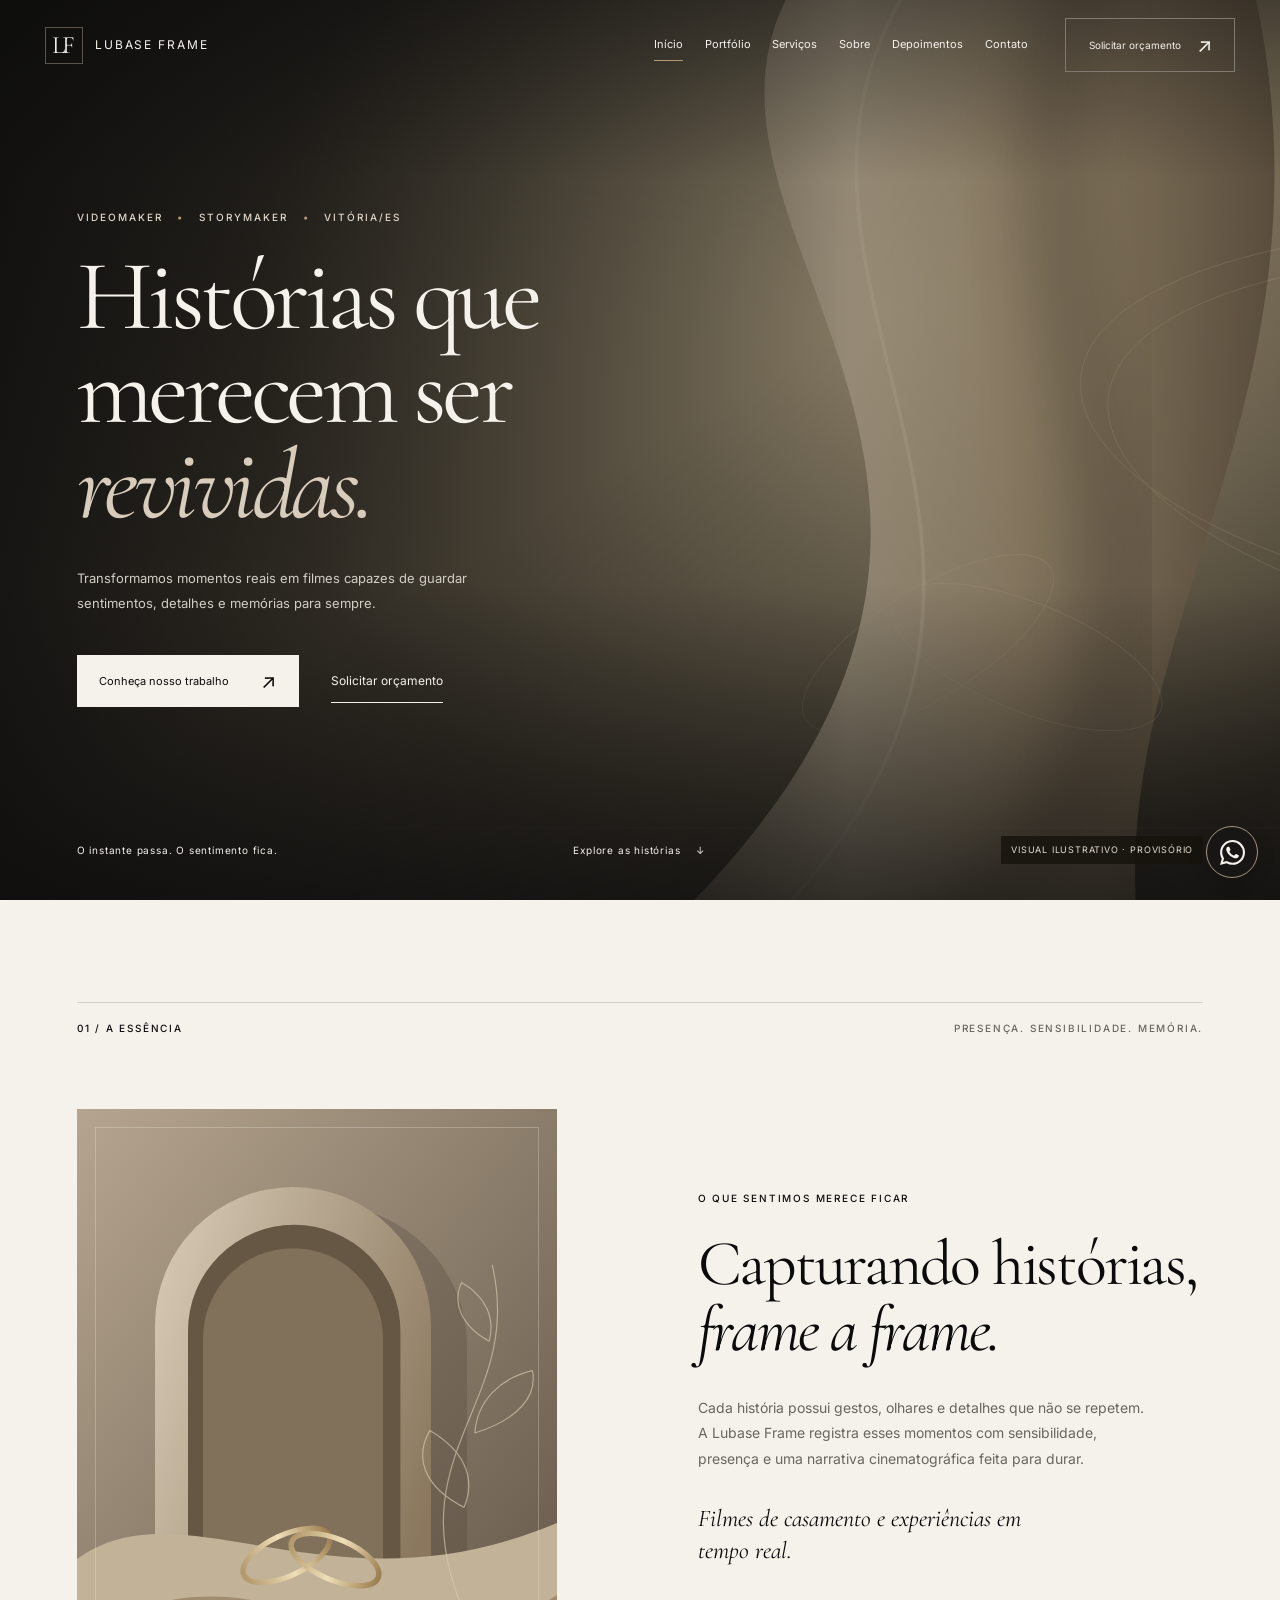
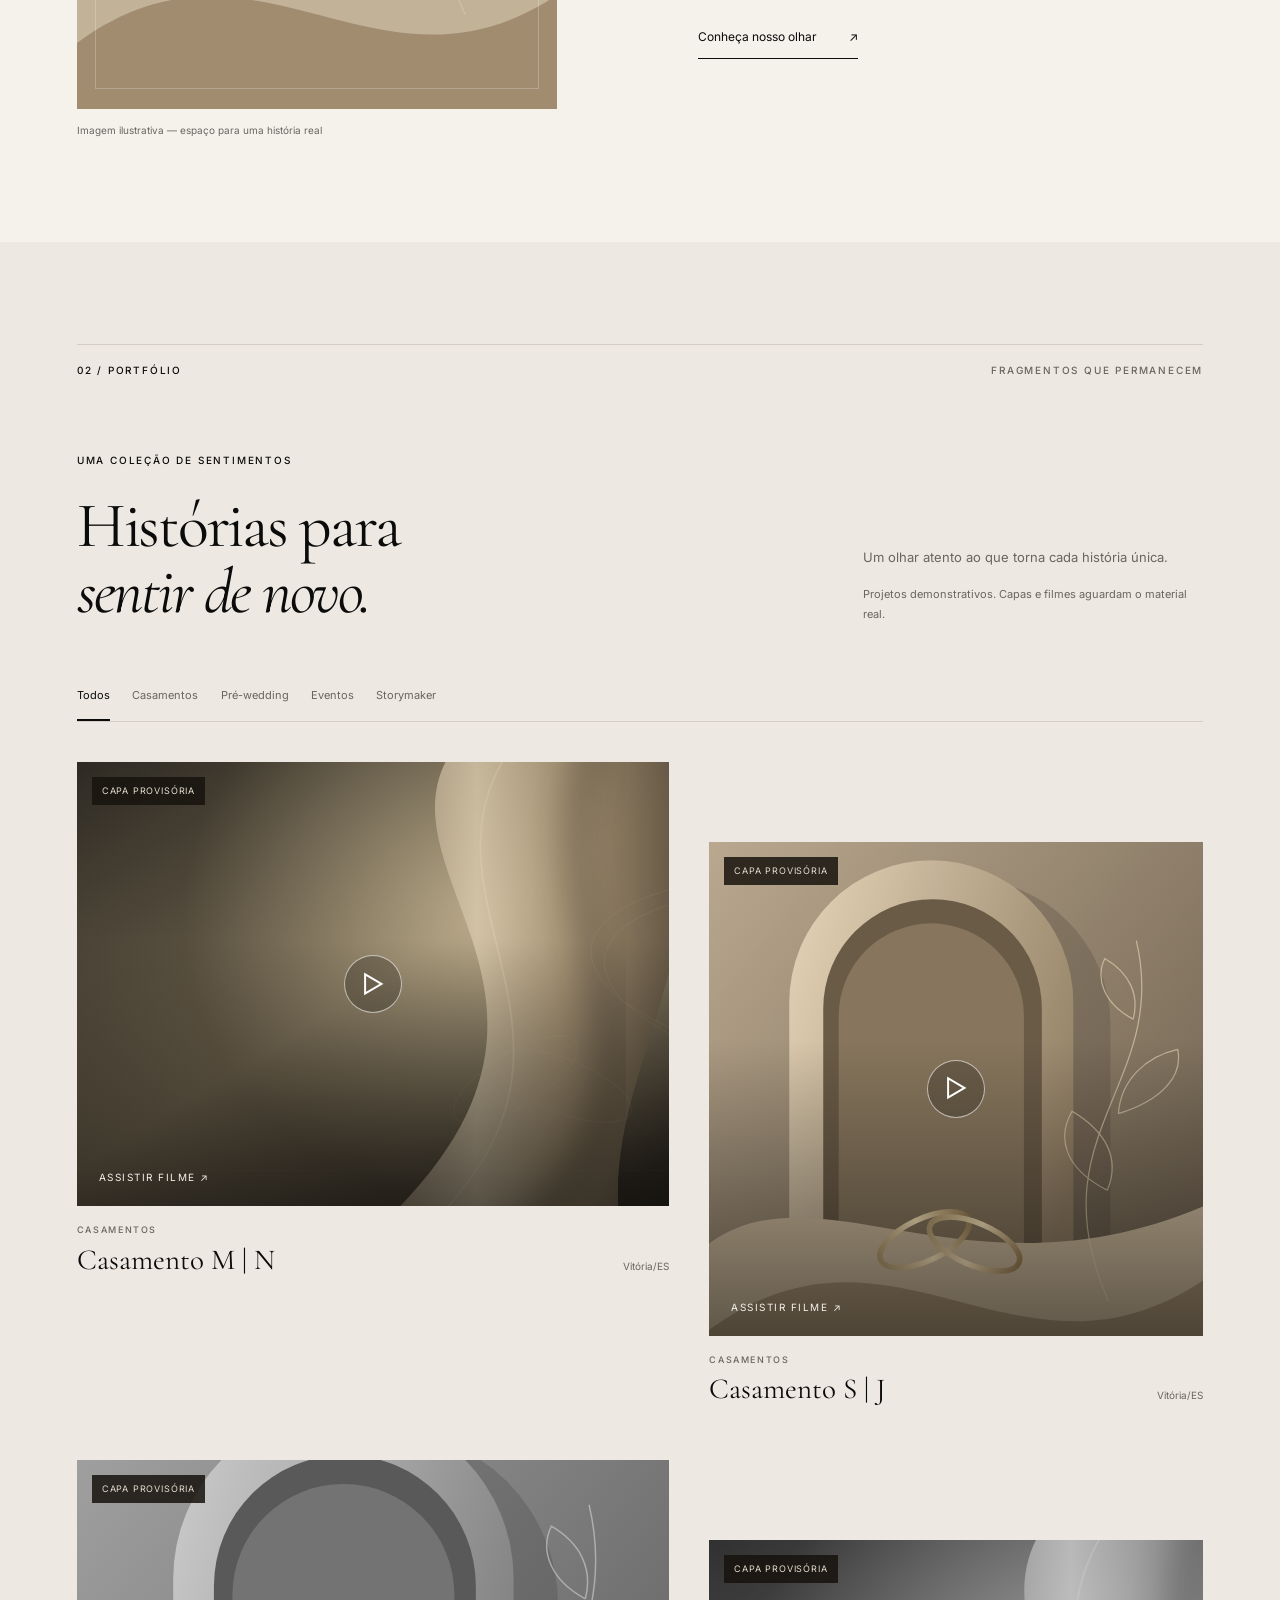
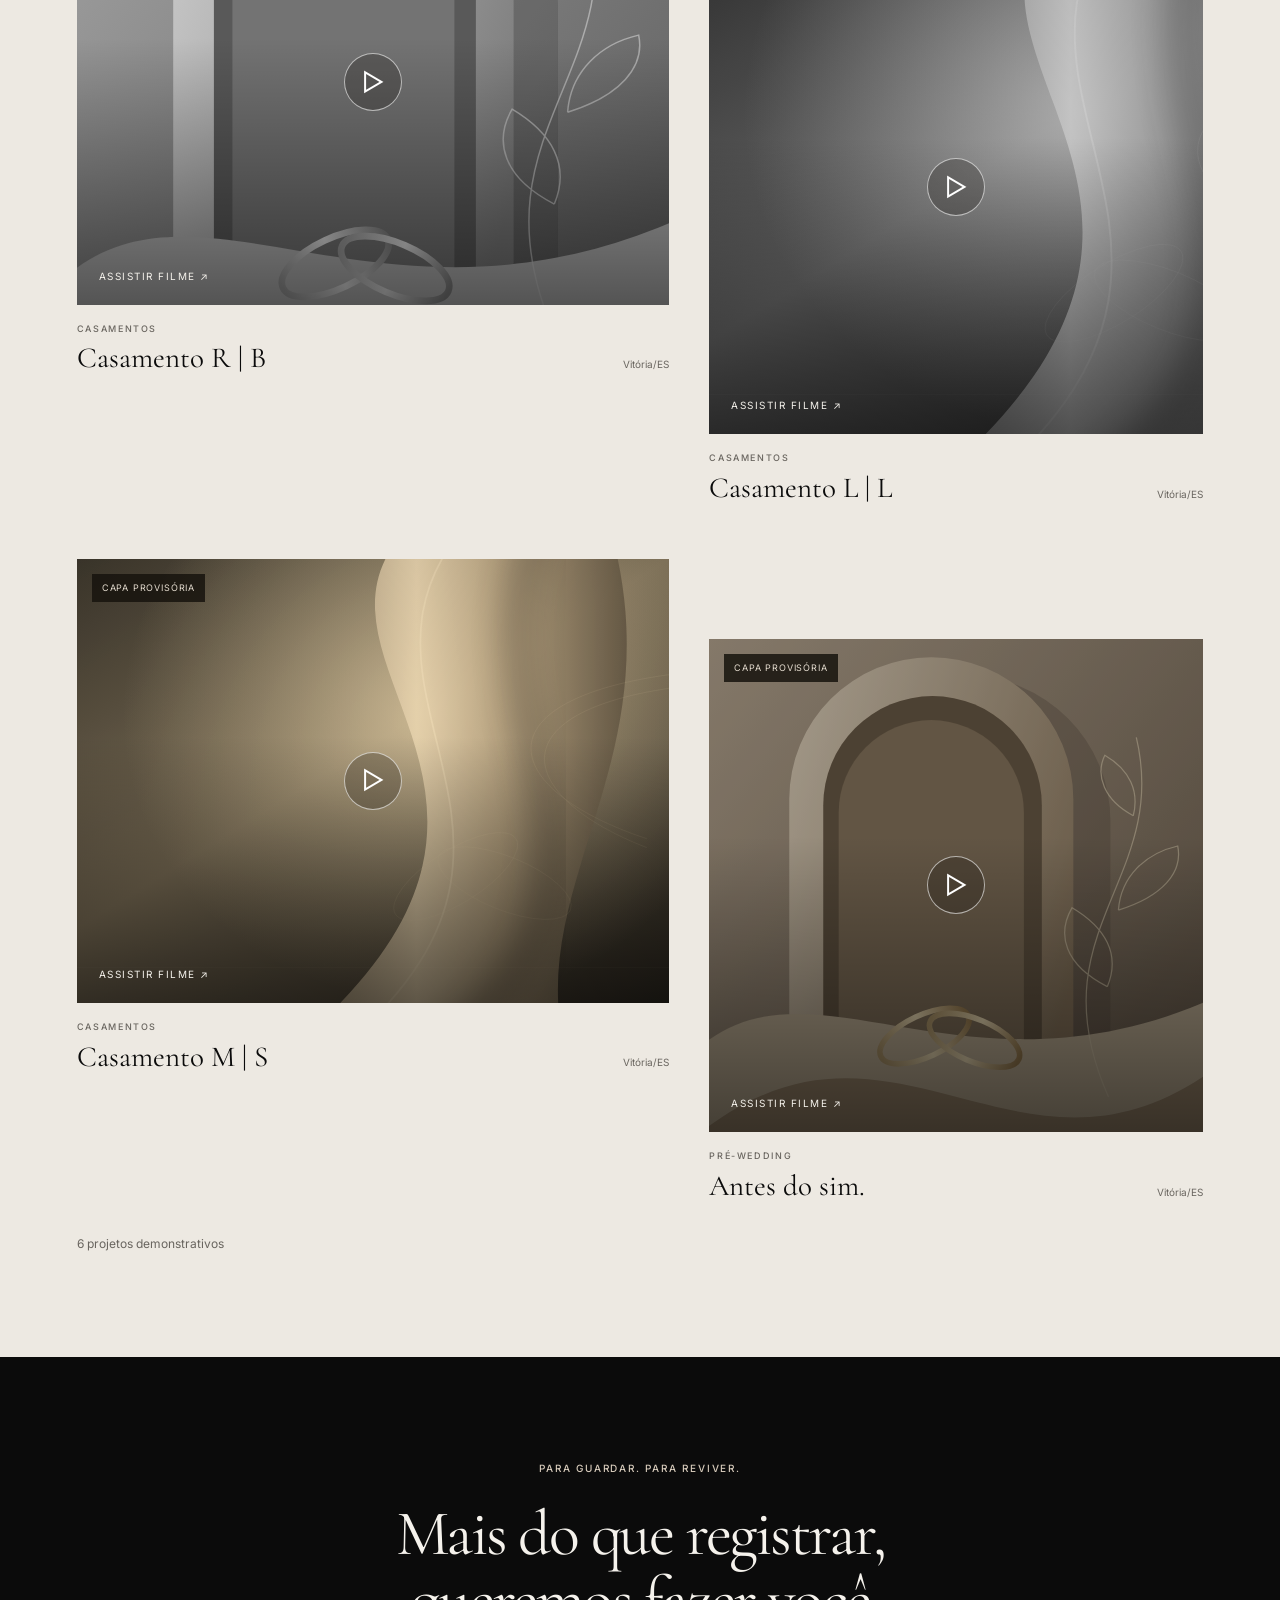
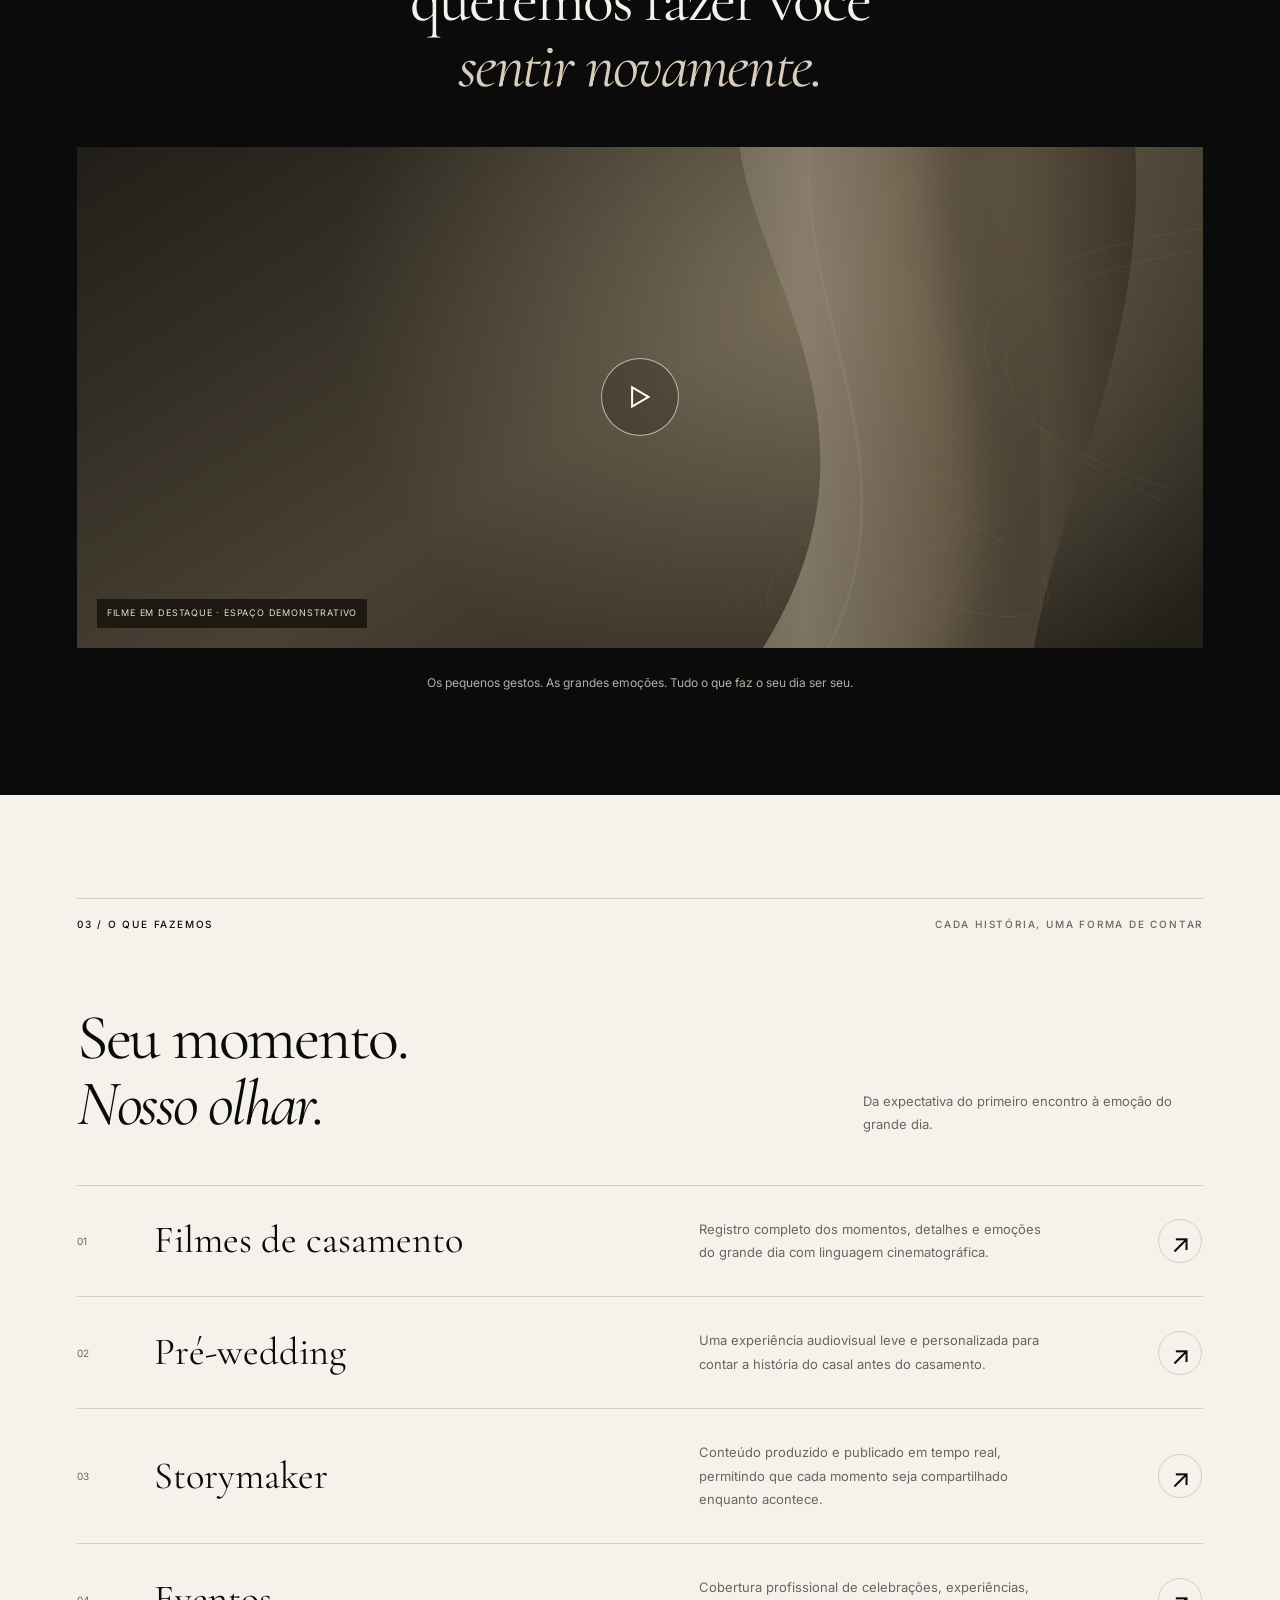
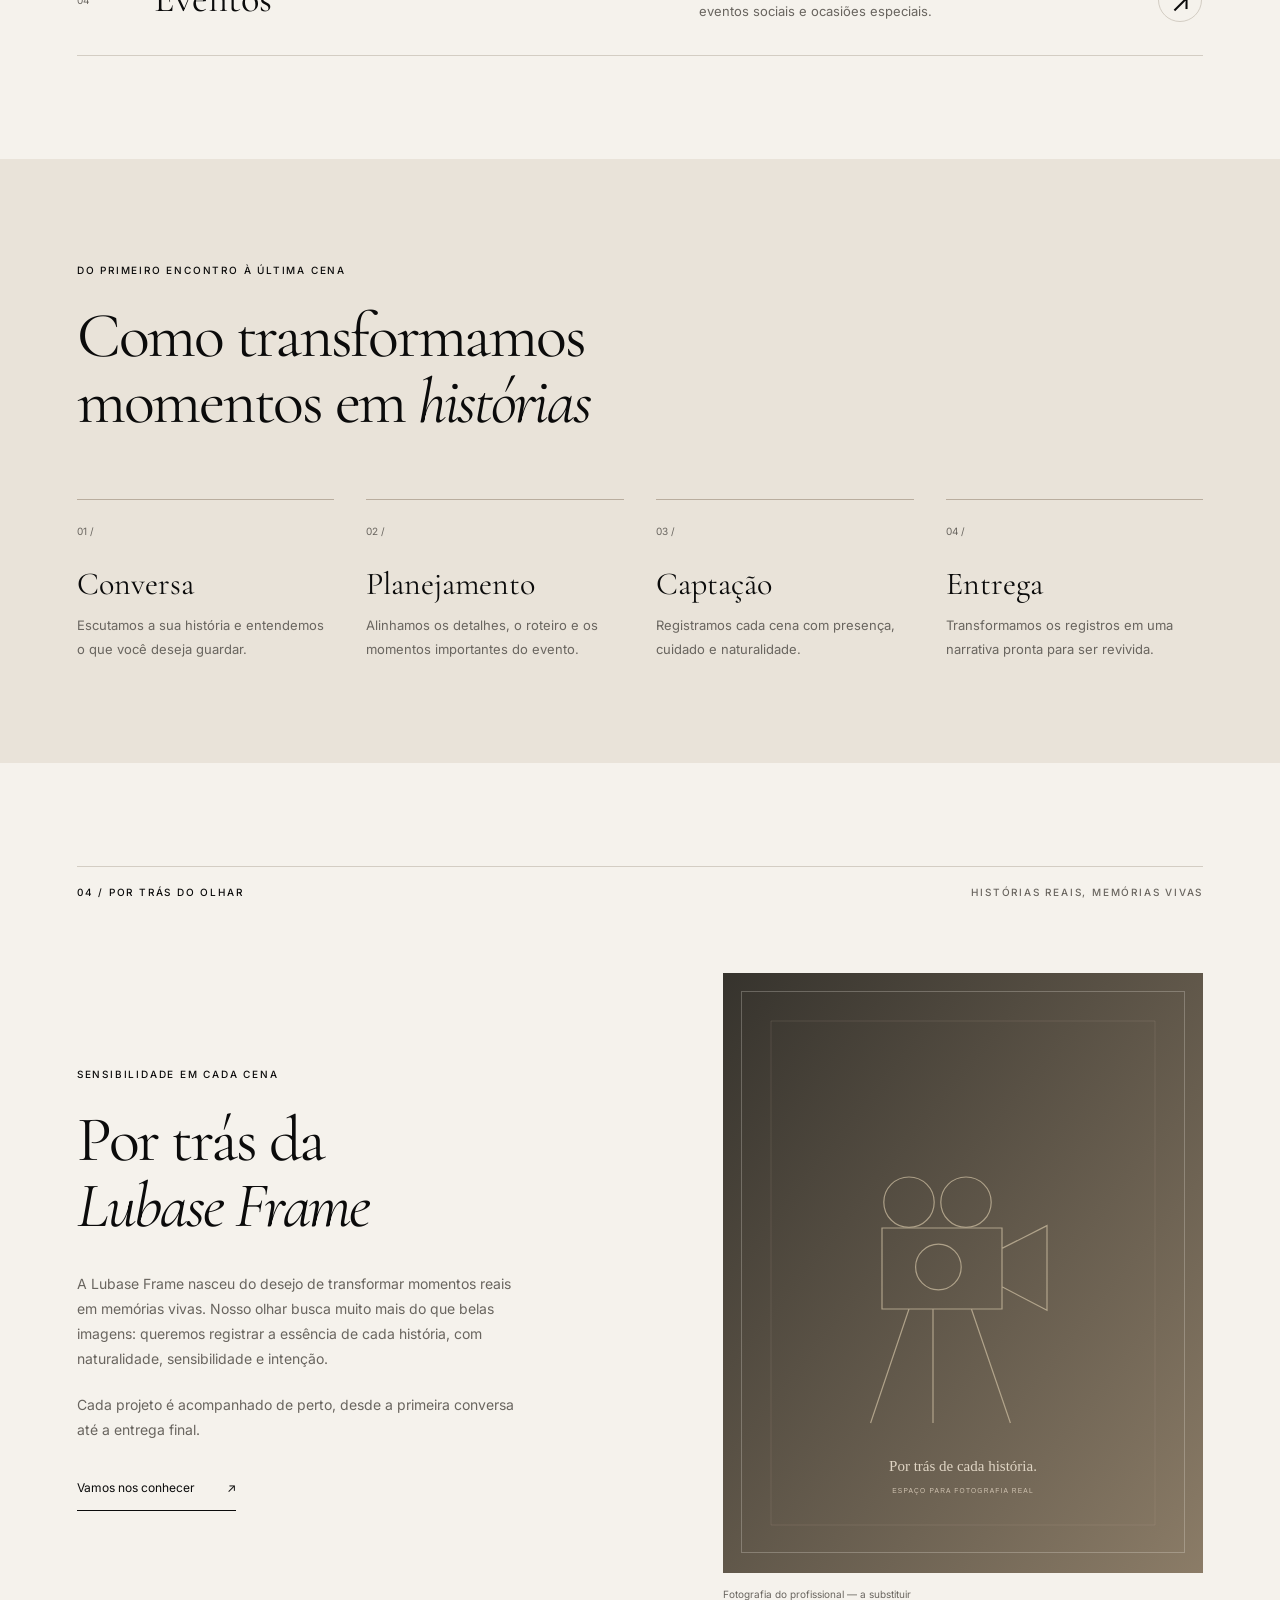
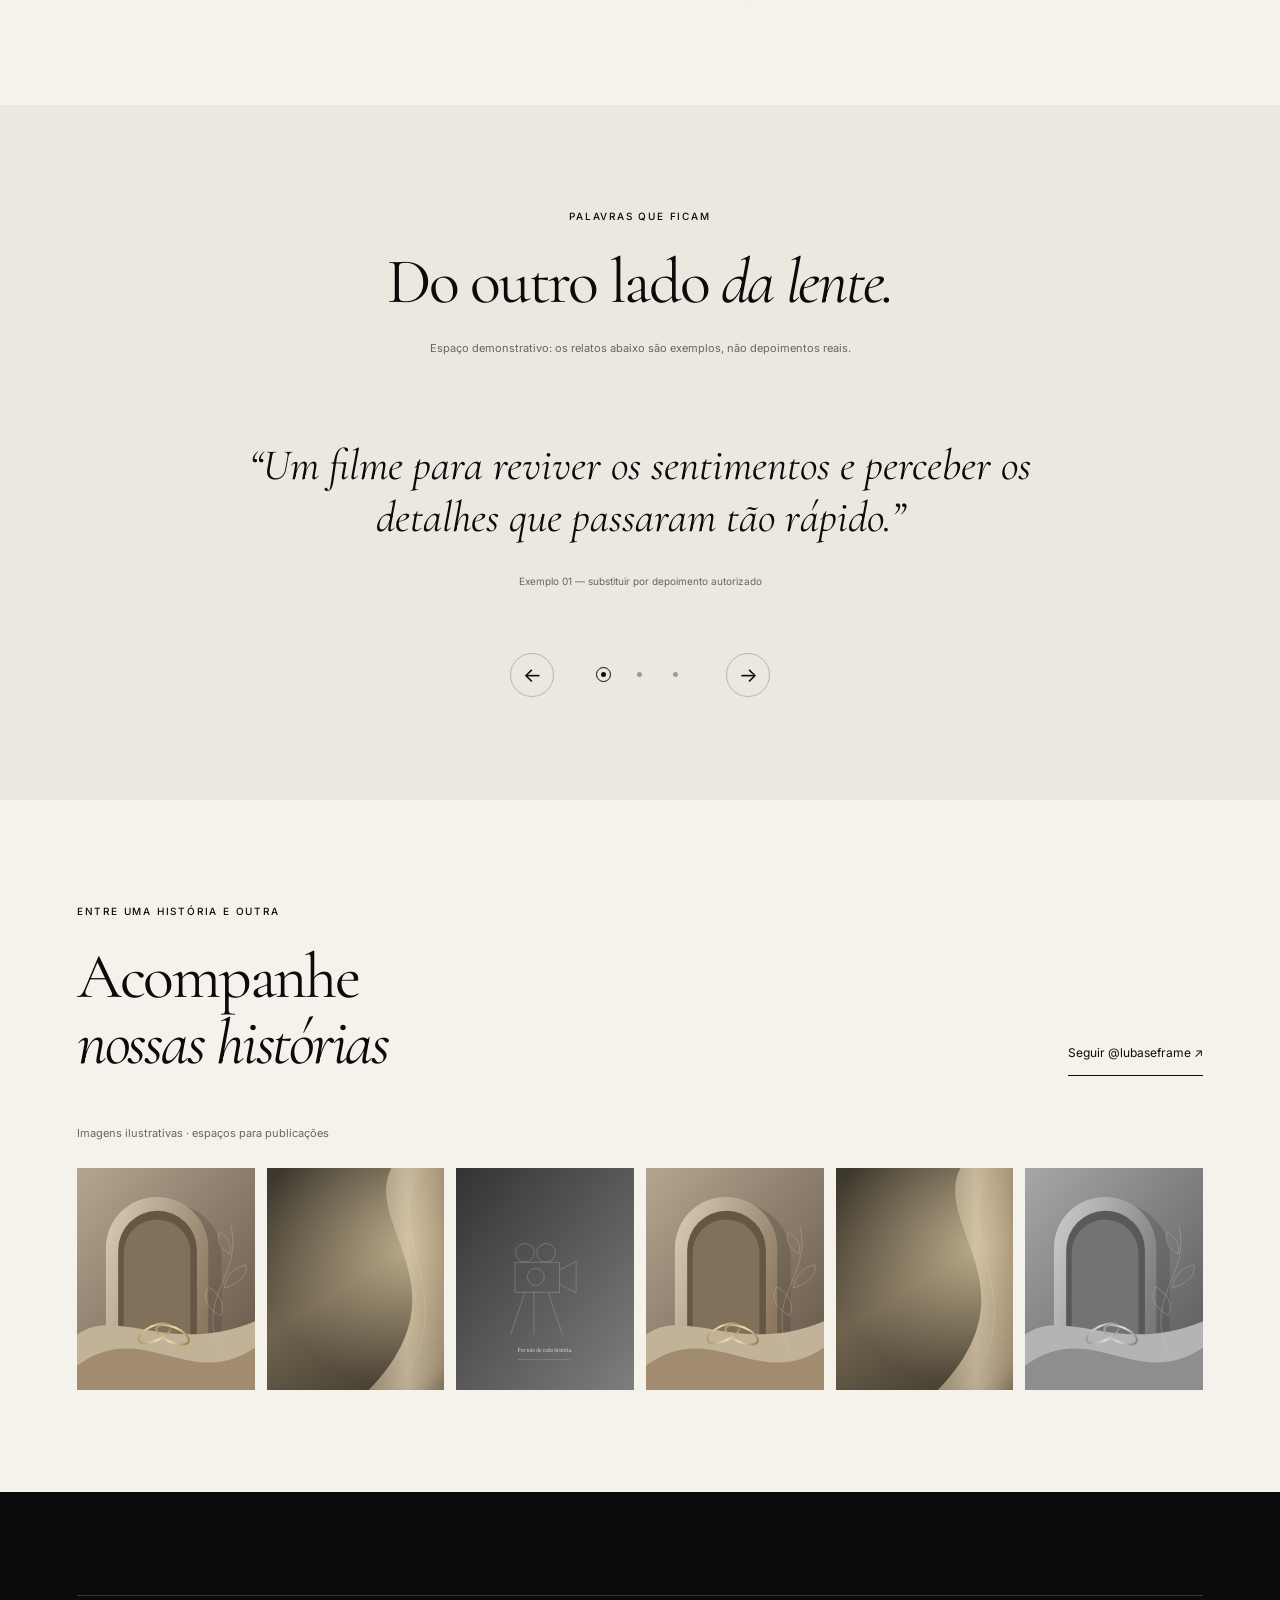
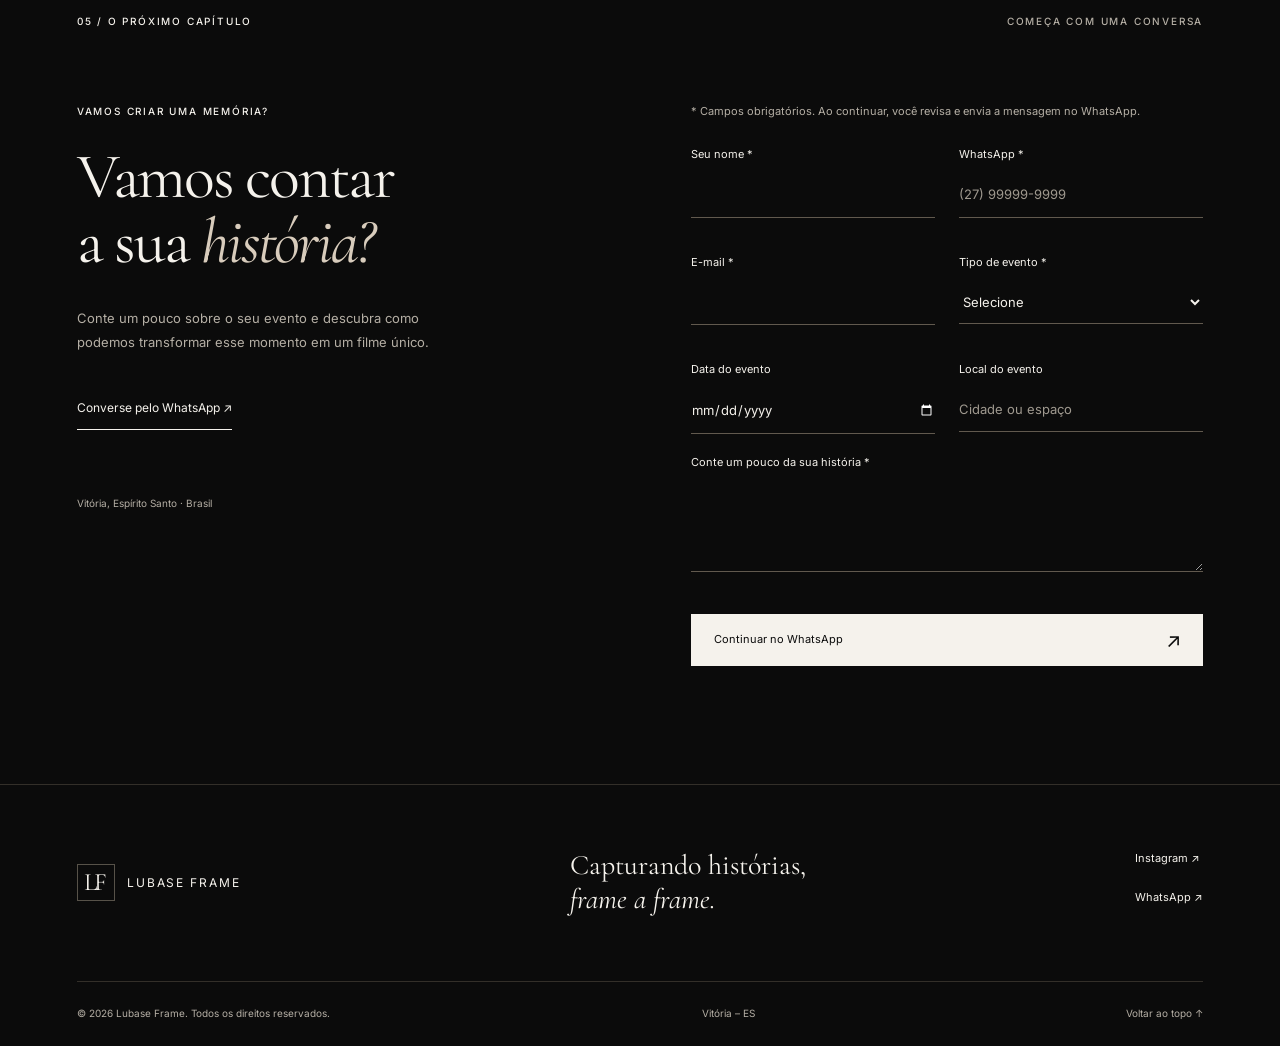
==== commit 7a3878a1: "feat: atualizar layout do site" ====
--- a/index.html
+++ b/index.html
@@ -394,10 +394,10 @@
         reservados.</span><span>Vitória – ES</span><a href="#inicio">Voltar ao topo ↑</a></div>
   </footer>
   <a class="floating-whatsapp" href="https://wa.me/5527992453398" target="_blank" rel="noopener noreferrer"
-    aria-label="Conversar com a Lubase Frame pelo WhatsApp"><svg viewBox="0 0 24 24" width="25" height="25" fill="none"
-      stroke="currentColor" stroke-width="1.5" aria-hidden="true">
-      <path d="M20.5 11.7a8.5 8.5 0 0 1-12.6 7.5L3 20.5l1.3-4.8A8.5 8.5 0 1 1 20.5 11.7Z" />
-      <path d="M8 7.5c-2 3 3.5 8.5 6.5 6.5l1-1.5-2.5-1-1 1c-1.5-.5-2-1-2.5-2.5l1-1-1-2.5Z" />
+    aria-label="Conversar com a Lubase Frame pelo WhatsApp"><svg viewBox="0 0 24 24" width="25" height="25"
+      fill="currentColor" aria-hidden="true" focusable="false">
+      <path d="M20.52 3.48A11.91 11.91 0 0 0 12.04 0C5.46 0 .1 5.35 .1 11.93c0 2.1 .55 4.15 1.6 5.96L0 24l6.26-1.64a11.94 11.94 0 0 0 5.77 1.47h.01c6.58 0 11.94-5.35 11.94-11.93a11.86 11.86 0 0 0-3.46-8.42ZM12.04 21.82a9.9 9.9 0 0 1-5.05-1.38l-.36-.21-3.72 .97 .99-3.63-.24-.37a9.88 9.88 0 0 1-1.52-5.27c0-5.47 4.45-9.92 9.93-9.92a9.85 9.85 0 0 1 7.02 2.91 9.85 9.85 0 0 1 2.9 7.02c0 5.47-4.45 9.92-9.95 9.92Z" />
+      <path d="M17.49 14.38c-.3-.15-1.76-.87-2.03-.97-.27-.1-.47-.15-.67 .15-.2 .3-.77 .97-.95 1.17-.17 .2-.35 .22-.65 .07-.3-.15-1.26-.46-2.4-1.48-.89-.8-1.49-1.78-1.67-2.08-.17-.3-.02-.46 .13-.61 .13-.13 .3-.35 .45-.52 .15-.18 .2-.3 .3-.5 .1-.2 .05-.37-.03-.52-.07-.15-.67-1.61-.92-2.21-.24-.58-.48-.5-.67-.51h-.57c-.2 0-.52 .07-.8 .37-.27 .3-1.04 1.02-1.04 2.48 0 1.47 1.07 2.88 1.22 3.08 .15 .2 2.1 3.21 5.09 4.5 .71 .3 1.26 .49 1.69 .62 .71 .23 1.36 .2 1.87 .12 .57-.08 1.76-.72 2.01-1.41 .25-.69 .25-1.29 .17-1.41-.07-.13-.27-.2-.57-.35Z" />
     </svg></a>
   <!-- Modal: dialog controla o foco e permite fechar com Escape. -->
   <dialog id="video-modal" aria-labelledby="modal-title">
@@ -411,4 +411,4 @@
   </dialog>
 </body>
 
-</html>+</html>
--- a/css/style.css
+++ b/css/style.css
@@ -1,27 +1,1560 @@
 /* Identidade e medidas principais */
-:root{--ink:#0b0b0b;--paper:#f5f2ec;--beige:#d8ccbc;--gold:#b69a72;--muted:#69655f;--line:#d3cdc3;--serif:'Cormorant Garamond',Georgia,serif;--sans:'Inter',Arial,sans-serif;--section-space:clamp(4.5rem,8vw,8rem);--gutter:clamp(1.25rem,6vw,7rem);--content-width:1440px;--heading-size:clamp(2.7rem,5vw,5.3rem);--body-size:15px;--header-height:90px}
-*{box-sizing:border-box}html{scroll-behavior:smooth;scroll-padding-top:110px}body{margin:0;background:var(--paper);color:var(--ink);font:var(--body-size)/1.8 var(--sans)}body.modal-open{overflow:hidden}a{color:inherit;text-decoration:none}button,input,select,textarea{font:inherit}button,a,input,textarea,select{-webkit-tap-highlight-color:transparent}button{cursor:pointer}button{color:inherit}img{display:block;max-width:100%;object-fit:cover}figure,p,h1,h2,h3{margin:0}p+p{margin-top:1.3rem}h1,h2,h3{font-family:var(--serif);font-weight:400;line-height:1.03}h2{font-size:var(--heading-size);letter-spacing:-.035em}h3{font-size:2rem}em{font-weight:400}button{border:0}a:focus-visible,button:focus-visible,input:focus-visible,select:focus-visible,textarea:focus-visible,[tabindex]:focus-visible{outline:2px solid var(--gold);outline-offset:5px}[hidden]{display:none!important}::selection{background:var(--beige);color:var(--ink)}.skip-link{position:fixed;top:-100px;left:1rem;z-index:100;background:var(--paper);color:var(--ink);padding:1rem}.skip-link:focus{top:1rem}.section{padding:var(--section-space) var(--gutter);max-width:1800px;margin:auto}.dark{background:var(--ink);color:var(--paper);max-width:none}.eyebrow,.section-label{font-size:10px;letter-spacing:.18em;text-transform:uppercase;font-weight:500}.eyebrow{margin-bottom:1.5rem}.section-label{border-top:1px solid var(--line);padding-top:1rem;display:flex;justify-content:space-between;gap:1rem;margin-bottom:4.5rem}.section-label span{color:var(--muted)}.dark .section-label{border-color:#37332e}.dark .section-label span{color:#b5afa5}.button{display:inline-flex;align-items:center;justify-content:center;gap:2rem;padding:1rem 1.4rem;background:var(--paper);color:var(--ink);font-size:11px;line-height:1.6;min-height:48px;transition:background .2s}.button:hover{background:var(--beige)}.button span{font-size:20px;line-height:1}.button-outline{background:transparent;border:1px solid #817a70;color:var(--paper)}.button-outline:hover{background:var(--paper);color:var(--ink)}.text-link{display:inline-flex;align-items:center;gap:2rem;min-height:44px;border-bottom:1px solid currentColor;font-size:12px}.text-link:hover{color:var(--gold)}
+:root {
+    --ink: #0b0b0b;
+    --paper: #f5f2ec;
+    --beige: #d8ccbc;
+    --gold: #b69a72;
+    --muted: #69655f;
+    --line: #d3cdc3;
+    --serif: 'Cormorant Garamond', Georgia, serif;
+    --sans: 'Inter', Arial, sans-serif;
+    --section-space: clamp(4.5rem, 8vw, 8rem);
+    --gutter: clamp(1.25rem, 6vw, 7rem);
+    --content-width: 1440px;
+    --heading-size: clamp(2.7rem, 5vw, 5.3rem);
+    --body-size: 15px;
+    --header-height: 90px
+}
+
+* {
+    box-sizing: border-box
+}
+
+html {
+    scroll-behavior: smooth;
+    scroll-padding-top: 110px
+}
+
+body {
+    margin: 0;
+    background: var(--paper);
+    color: var(--ink);
+    font: var(--body-size)/1.8 var(--sans)
+}
+
+body.modal-open {
+    overflow: hidden
+}
+
+a {
+    color: inherit;
+    text-decoration: none
+}
+
+button,
+input,
+select,
+textarea {
+    font: inherit
+}
+
+button,
+a,
+input,
+textarea,
+select {
+    -webkit-tap-highlight-color: transparent
+}
+
+button {
+    cursor: pointer
+}
+
+button {
+    color: inherit
+}
+
+img {
+    display: block;
+    max-width: 100%;
+    object-fit: cover
+}
+
+figure,
+p,
+h1,
+h2,
+h3 {
+    margin: 0
+}
+
+p+p {
+    margin-top: 1.3rem
+}
+
+h1,
+h2,
+h3 {
+    font-family: var(--serif);
+    font-weight: 400;
+    line-height: 1.03
+}
+
+h2 {
+    font-size: var(--heading-size);
+    letter-spacing: -.035em
+}
+
+h3 {
+    font-size: 2rem
+}
+
+em {
+    font-weight: 400
+}
+
+button {
+    border: 0
+}
+
+a:focus-visible,
+button:focus-visible,
+input:focus-visible,
+select:focus-visible,
+textarea:focus-visible,
+[tabindex]:focus-visible {
+    outline: 2px solid var(--gold);
+    outline-offset: 5px
+}
+
+[hidden] {
+    display: none !important
+}
+
+::selection {
+    background: var(--beige);
+    color: var(--ink)
+}
+
+.skip-link {
+    position: fixed;
+    top: -100px;
+    left: 1rem;
+    z-index: 100;
+    background: var(--paper);
+    color: var(--ink);
+    padding: 1rem
+}
+
+.skip-link:focus {
+    top: 1rem
+}
+
+.section {
+    padding: var(--section-space) var(--gutter);
+    max-width: 1800px;
+    margin: auto
+}
+
+.dark {
+    background: var(--ink);
+    color: var(--paper);
+    max-width: none
+}
+
+.eyebrow,
+.section-label {
+    font-size: 10px;
+    letter-spacing: .18em;
+    text-transform: uppercase;
+    font-weight: 500
+}
+
+.eyebrow {
+    margin-bottom: 1.5rem
+}
+
+.section-label {
+    border-top: 1px solid var(--line);
+    padding-top: 1rem;
+    display: flex;
+    justify-content: space-between;
+    gap: 1rem;
+    margin-bottom: 4.5rem
+}
+
+.section-label span {
+    color: var(--muted)
+}
+
+.dark .section-label {
+    border-color: #37332e
+}
+
+.dark .section-label span {
+    color: #b5afa5
+}
+
+.button {
+    display: inline-flex;
+    align-items: center;
+    justify-content: center;
+    gap: 2rem;
+    padding: 1rem 1.4rem;
+    background: var(--paper);
+    color: var(--ink);
+    font-size: 11px;
+    line-height: 1.6;
+    min-height: 48px;
+    transition: background .2s
+}
+
+.button:hover {
+    background: var(--beige)
+}
+
+.button span {
+    font-size: 20px;
+    line-height: 1
+}
+
+.button-outline {
+    background: transparent;
+    border: 1px solid #817a70;
+    color: var(--paper)
+}
+
+.button-outline:hover {
+    background: var(--paper);
+    color: var(--ink)
+}
+
+.text-link {
+    display: inline-flex;
+    align-items: center;
+    gap: 2rem;
+    min-height: 44px;
+    border-bottom: 1px solid currentColor;
+    font-size: 12px
+}
+
+.text-link:hover {
+    color: var(--gold)
+}
+
 /* Cabeçalho */
-.site-header{position:fixed;inset:0 0 auto;z-index:30;display:flex;justify-content:space-between;align-items:center;gap:2rem;min-height:var(--header-height);padding:1.1rem 3.5vw;color:var(--paper);transition:background .3s}.site-header.scrolled,.site-header.menu-open{background:#0b0b0bf5;backdrop-filter:blur(12px)}.brand{display:inline-flex;align-items:center;gap:12px;white-space:nowrap;font-size:12px;letter-spacing:.16em}.brand b{font-weight:400}.brand-mark{font:25px var(--serif);letter-spacing:-3px;border:1px solid #b9ad9970;padding:2px 10px 3px 6px}.site-header nav{display:flex;align-items:center;gap:clamp(.8rem,1.7vw,1.8rem)}.site-header nav>a:not(.button){font-size:11px;min-height:44px;display:flex;align-items:center;position:relative}.site-header nav>a[aria-current="location"]:after{content:'';height:1px;position:absolute;bottom:6px;left:0;right:0;background:var(--gold)}.header-cta{margin-left:1rem;font-size:10px;gap:1rem}.menu-toggle{display:none}
+.site-header {
+    position: fixed;
+    inset: 0 0 auto;
+    z-index: 30;
+    display: flex;
+    justify-content: space-between;
+    align-items: center;
+    gap: 2rem;
+    min-height: var(--header-height);
+    padding: 1.1rem 3.5vw;
+    color: var(--paper);
+    transition: background .3s
+}
+
+.site-header.scrolled,
+.site-header.menu-open {
+    background: #0b0b0bf5;
+    backdrop-filter: blur(12px)
+}
+
+.brand {
+    display: inline-flex;
+    align-items: center;
+    gap: 12px;
+    white-space: nowrap;
+    font-size: 12px;
+    letter-spacing: .16em
+}
+
+.brand b {
+    font-weight: 400
+}
+
+.brand-mark {
+    font: 25px var(--serif);
+    letter-spacing: -3px;
+    border: 1px solid #b9ad9970;
+    padding: 2px 10px 3px 6px
+}
+
+.site-header nav {
+    display: flex;
+    align-items: center;
+    gap: clamp(.8rem, 1.7vw, 1.8rem)
+}
+
+.site-header nav>a:not(.button) {
+    font-size: 11px;
+    min-height: 44px;
+    display: flex;
+    align-items: center;
+    position: relative
+}
+
+.site-header nav>a[aria-current="location"]:after {
+    content: '';
+    height: 1px;
+    position: absolute;
+    bottom: 6px;
+    left: 0;
+    right: 0;
+    background: var(--gold)
+}
+
+.header-cta {
+    margin-left: 1rem;
+    font-size: 10px;
+    gap: 1rem
+}
+
+.menu-toggle {
+    display: none
+}
+
 /* Abertura */
-.hero{position:relative;min-height:780px;min-height:max(780px,100svh);display:flex;align-items:center;color:var(--paper);background:#29231d;isolation:isolate}.hero-image,.hero-video,.hero-shade{position:absolute;inset:0;width:100%;height:100%;z-index:-2}.hero-image,.hero-video{object-fit:cover}.hero-shade{z-index:-1;background:linear-gradient(90deg,#0b0b0bd9 0%,#0b0b0b70 47%,#0b0b0b10),linear-gradient(0deg,#0b0b0bb0,transparent 35%,transparent 80%,#0b0b0b70)}.hero-content{padding:145px var(--gutter) 130px;max-width:950px}.hero .eyebrow{font-size:10px;letter-spacing:.2em;color:#e3d8c9}.hero .eyebrow span{padding:0 .6rem;color:var(--gold)}h1{font-size:clamp(4.2rem,7.8vw,8.6rem);letter-spacing:-.045em;line-height:.95}h1 em{color:var(--beige)}.hero-description{max-width:410px;color:#d2cdc5;margin-top:2rem;font-size:13px;line-height:1.9}.hero-actions{display:flex;align-items:center;gap:2rem;flex-wrap:wrap;margin-top:2.5rem}.hero-bottom{position:absolute;bottom:28px;left:var(--gutter);right:var(--gutter);display:flex;justify-content:space-between;align-items:center;gap:1rem;font-size:10px;letter-spacing:.08em}.hero-bottom a{min-height:44px;display:flex;align-items:center;gap:1rem}.placeholder-tag{font-size:9px;letter-spacing:.09em;text-transform:uppercase;background:#17130dd9;color:#e7ded1;padding:6px 10px}
+.hero {
+    position: relative;
+    min-height: 780px;
+    min-height: max(780px, 100svh);
+    display: flex;
+    align-items: center;
+    color: var(--paper);
+    background: #29231d;
+    isolation: isolate
+}
+
+.hero-image,
+.hero-video,
+.hero-shade {
+    position: absolute;
+    inset: 0;
+    width: 100%;
+    height: 100%;
+    z-index: -2
+}
+
+.hero-image,
+.hero-video {
+    object-fit: cover
+}
+
+.hero-shade {
+    z-index: -1;
+    background: linear-gradient(90deg, #0b0b0bd9 0%, #0b0b0b70 47%, #0b0b0b10), linear-gradient(0deg, #0b0b0bb0, transparent 35%, transparent 80%, #0b0b0b70)
+}
+
+.hero-content {
+    padding: 145px var(--gutter) 130px;
+    max-width: 950px
+}
+
+.hero .eyebrow {
+    font-size: 10px;
+    letter-spacing: .2em;
+    color: #e3d8c9
+}
+
+.hero .eyebrow span {
+    padding: 0 .6rem;
+    color: var(--gold)
+}
+
+h1 {
+    font-size: clamp(4.2rem, 7.8vw, 8.6rem);
+    letter-spacing: -.045em;
+    line-height: .95
+}
+
+h1 em {
+    color: var(--beige)
+}
+
+.hero-description {
+    max-width: 410px;
+    color: #d2cdc5;
+    margin-top: 2rem;
+    font-size: 13px;
+    line-height: 1.9
+}
+
+.hero-actions {
+    display: flex;
+    align-items: center;
+    gap: 2rem;
+    flex-wrap: wrap;
+    margin-top: 2.5rem
+}
+
+.hero-bottom {
+    position: absolute;
+    bottom: 28px;
+    left: var(--gutter);
+    right: var(--gutter);
+    display: flex;
+    justify-content: space-between;
+    align-items: center;
+    gap: 1rem;
+    font-size: 10px;
+    letter-spacing: .08em
+}
+
+.hero-bottom a {
+    min-height: 44px;
+    display: flex;
+    align-items: center;
+    gap: 1rem
+}
+
+.placeholder-tag {
+    font-size: 9px;
+    letter-spacing: .09em;
+    text-transform: uppercase;
+    background: #17130dd9;
+    color: #e7ded1;
+    padding: 6px 10px
+}
+
 /* Composições editoriais */
-.split{display:grid;grid-template-columns:1fr 1fr;align-items:center;gap:clamp(3rem,9vw,9rem);max-width:var(--content-width);margin:auto}.editorial-picture{max-width:480px;width:100%;position:relative}.editorial-picture img{width:100%;aspect-ratio:4/5;height:auto}.editorial-picture:after{content:'';position:absolute;inset:18px 18px 50px;border:1px solid #f5f2ec40;pointer-events:none}.editorial-picture figcaption{font-size:10px;color:var(--muted);margin-top:12px}.editorial-copy h2{margin-bottom:2rem}.editorial-copy>p:not(.eyebrow):not(.signature){color:var(--muted);font-size:14px;max-width:450px}.editorial-copy .signature{font:italic 24px/1.35 var(--serif);margin-top:2rem;margin-bottom:1.5rem;max-width:330px}.editorial-copy .text-link{margin-top:1.5rem}.section-heading{display:flex;justify-content:space-between;align-items:end;gap:3rem;margin-bottom:3rem}.section-heading>p{max-width:340px;font-size:13px;color:var(--muted)}.section-heading small{display:block;margin-top:1rem;font-size:11px}
+.split {
+    display: grid;
+    grid-template-columns: 1fr 1fr;
+    align-items: center;
+    gap: clamp(3rem, 9vw, 9rem);
+    max-width: var(--content-width);
+    margin: auto
+}
+
+.editorial-picture {
+    max-width: 480px;
+    width: 100%;
+    position: relative
+}
+
+.editorial-picture img {
+    width: 100%;
+    aspect-ratio: 4/5;
+    height: auto
+}
+
+.editorial-picture:after {
+    content: '';
+    position: absolute;
+    inset: 18px 18px 50px;
+    border: 1px solid #f5f2ec40;
+    pointer-events: none
+}
+
+.editorial-picture figcaption {
+    font-size: 10px;
+    color: var(--muted);
+    margin-top: 12px
+}
+
+.editorial-copy h2 {
+    margin-bottom: 2rem
+}
+
+.editorial-copy>p:not(.eyebrow):not(.signature) {
+    color: var(--muted);
+    font-size: 14px;
+    max-width: 450px
+}
+
+.editorial-copy .signature {
+    font: italic 24px/1.35 var(--serif);
+    margin-top: 2rem;
+    margin-bottom: 1.5rem;
+    max-width: 330px
+}
+
+.editorial-copy .text-link {
+    margin-top: 1.5rem
+}
+
+.section-heading {
+    display: flex;
+    justify-content: space-between;
+    align-items: end;
+    gap: 3rem;
+    margin-bottom: 3rem
+}
+
+.section-heading>p {
+    max-width: 340px;
+    font-size: 13px;
+    color: var(--muted)
+}
+
+.section-heading small {
+    display: block;
+    margin-top: 1rem;
+    font-size: 11px
+}
+
 /* Projetos e filtros */
-.portfolio{background:#ede9e2}.filters{display:flex;flex-wrap:wrap;gap:1.4rem;border-bottom:1px solid var(--line);margin-bottom:2.5rem}.filters button{background:none;padding:12px 0;font-size:11px;min-height:48px;border-bottom:2px solid transparent;color:var(--muted)}.filters button[aria-pressed=true]{color:var(--ink);border-bottom-color:var(--ink)}.portfolio-grid{display:grid;grid-template-columns:1.2fr 1fr;gap:3.5rem 2.5rem;align-items:start}.project:nth-child(even){padding-top:5rem}.project-media{position:relative;display:block;width:100%;padding:0;overflow:hidden;background:#474138;aspect-ratio:4/3;color:var(--paper)}.project:nth-child(even) .project-media{aspect-ratio:1/1}.project-media img{width:100%;height:100%;transition:transform .7s}.project-media:hover img{transform:scale(1.035)}.project-media:after{content:'';position:absolute;inset:0;background:linear-gradient(transparent 40%,#0008)}.project-media .placeholder-tag{position:absolute;top:15px;left:15px;z-index:1}.play{position:absolute;top:50%;left:50%;transform:translate(-50%,-50%);border:1px solid #fff9;border-radius:50%;width:58px;height:58px;display:grid;place-items:center;color:white;background:#17130d40;font-size:25px;z-index:1;transition:background .2s}.project-media:hover .play,.featured-film:hover .play{background:#17130da0}.watch{position:absolute;bottom:20px;left:22px;right:22px;text-align:left;font-size:10px;text-transform:uppercase;letter-spacing:.15em;z-index:1}.project-caption{display:flex;justify-content:space-between;align-items:end;padding-top:1rem;gap:1rem}.project-caption .eyebrow{font-size:9px;margin-bottom:.4rem;color:var(--muted)}.project-caption h3{font-size:29px}.project-caption>span{font-size:10px;color:var(--muted);white-space:nowrap}.tone-two img{filter:sepia(.2)}.tone-three img{filter:grayscale(1);object-position:30%}.tone-four img{filter:grayscale(1)}.tone-five img{filter:sepia(.35);object-position:right}.tone-six img{filter:brightness(.75)}.filter-status{font-size:12px;margin-top:2rem;color:var(--muted)}.portfolio-grid.filtered .project{padding-top:0}
+.portfolio {
+    background: #ede9e2
+}
+
+.filters {
+    display: flex;
+    flex-wrap: wrap;
+    gap: 1.4rem;
+    border-bottom: 1px solid var(--line);
+    margin-bottom: 2.5rem
+}
+
+.filters button {
+    background: none;
+    padding: 12px 0;
+    font-size: 11px;
+    min-height: 48px;
+    border-bottom: 2px solid transparent;
+    color: var(--muted)
+}
+
+.filters button[aria-pressed=true] {
+    color: var(--ink);
+    border-bottom-color: var(--ink)
+}
+
+.portfolio-grid {
+    display: grid;
+    grid-template-columns: 1.2fr 1fr;
+    gap: 3.5rem 2.5rem;
+    align-items: start
+}
+
+.project:nth-child(even) {
+    padding-top: 5rem
+}
+
+.project-media {
+    position: relative;
+    display: block;
+    width: 100%;
+    padding: 0;
+    overflow: hidden;
+    background: #474138;
+    aspect-ratio: 4/3;
+    color: var(--paper)
+}
+
+.project:nth-child(even) .project-media {
+    aspect-ratio: 1/1
+}
+
+.project-media img {
+    width: 100%;
+    height: 100%;
+    transition: transform .7s
+}
+
+.project-media:hover img {
+    transform: scale(1.035)
+}
+
+.project-media:after {
+    content: '';
+    position: absolute;
+    inset: 0;
+    background: linear-gradient(transparent 40%, #0008)
+}
+
+.project-media .placeholder-tag {
+    position: absolute;
+    top: 15px;
+    left: 15px;
+    z-index: 1
+}
+
+.play {
+    position: absolute;
+    top: 50%;
+    left: 50%;
+    transform: translate(-50%, -50%);
+    border: 1px solid #fff9;
+    border-radius: 50%;
+    width: 58px;
+    height: 58px;
+    display: grid;
+    place-items: center;
+    color: white;
+    background: #17130d40;
+    font-size: 25px;
+    z-index: 1;
+    transition: background .2s
+}
+
+.project-media:hover .play,
+.featured-film:hover .play {
+    background: #17130da0
+}
+
+.watch {
+    position: absolute;
+    bottom: 20px;
+    left: 22px;
+    right: 22px;
+    text-align: left;
+    font-size: 10px;
+    text-transform: uppercase;
+    letter-spacing: .15em;
+    z-index: 1
+}
+
+.project-caption {
+    display: flex;
+    justify-content: space-between;
+    align-items: end;
+    padding-top: 1rem;
+    gap: 1rem
+}
+
+.project-caption .eyebrow {
+    font-size: 9px;
+    margin-bottom: .4rem;
+    color: var(--muted)
+}
+
+.project-caption h3 {
+    font-size: 29px
+}
+
+.project-caption>span {
+    font-size: 10px;
+    color: var(--muted);
+    white-space: nowrap
+}
+
+.tone-two img {
+    filter: sepia(.2)
+}
+
+.tone-three img {
+    filter: grayscale(1);
+    object-position: 30%
+}
+
+.tone-four img {
+    filter: grayscale(1)
+}
+
+.tone-five img {
+    filter: sepia(.35);
+    object-position: right
+}
+
+.tone-six img {
+    filter: brightness(.75)
+}
+
+.filter-status {
+    font-size: 12px;
+    margin-top: 2rem;
+    color: var(--muted)
+}
+
+.portfolio-grid.filtered .project {
+    padding-top: 0
+}
+
 /* Filme em destaque */
-.featured{text-align:center}.featured>.eyebrow{color:var(--beige)}.featured h2{max-width:850px;margin:0 auto 3rem}.featured h2 em{color:var(--beige)}.featured-film{display:block;padding:0;position:relative;width:100%;max-width:1200px;margin:auto;aspect-ratio:2.25;background:#393127;overflow:hidden}.featured-film img{width:100%;height:100%;filter:brightness(.65)}.featured-film .play{width:78px;height:78px}.featured-film .placeholder-tag{position:absolute;bottom:20px;left:20px}.featured>p:last-child{font-size:12px;color:#b5afa5;margin-top:1.5rem}
+.featured {
+    text-align: center
+}
+
+.featured>.eyebrow {
+    color: var(--beige)
+}
+
+.featured h2 {
+    max-width: 850px;
+    margin: 0 auto 3rem
+}
+
+.featured h2 em {
+    color: var(--beige)
+}
+
+.featured-film {
+    display: block;
+    padding: 0;
+    position: relative;
+    width: 100%;
+    max-width: 1200px;
+    margin: auto;
+    aspect-ratio: 2.25;
+    background: #393127;
+    overflow: hidden
+}
+
+.featured-film img {
+    width: 100%;
+    height: 100%;
+    filter: brightness(.65)
+}
+
+.featured-film .play {
+    width: 78px;
+    height: 78px
+}
+
+.featured-film .placeholder-tag {
+    position: absolute;
+    bottom: 20px;
+    left: 20px
+}
+
+.featured>p:last-child {
+    font-size: 12px;
+    color: #b5afa5;
+    margin-top: 1.5rem
+}
+
 /* Serviços e processo */
-.services article{display:grid;grid-template-columns:45px 1.2fr 1fr 45px;gap:2rem;align-items:center;border-top:1px solid var(--line);padding:2rem 0}.services article:last-child{border-bottom:1px solid var(--line)}.services article>span{font-size:10px;color:var(--muted)}.services h3{font-size:clamp(1.9rem,3vw,3rem)}.services p{font-size:13px;color:var(--muted);max-width:360px}.services a{font-size:26px;display:grid;place-items:center;width:44px;height:44px;border:1px solid var(--line);border-radius:50%}.services a:hover{background:var(--beige)}.process{background:#e9e3d9}.process h2{max-width:800px}.steps{display:grid;grid-template-columns:repeat(4,1fr);gap:2rem;margin-top:4rem}.steps article{border-top:1px solid #b9ad9e;padding-top:1rem}.steps span{font-size:10px;color:var(--muted)}.steps h3{margin:1.6rem 0 .8rem}.steps p{font-size:13px;color:var(--muted)}.professional{justify-self:end}
+.services article {
+    display: grid;
+    grid-template-columns: 45px 1.2fr 1fr 45px;
+    gap: 2rem;
+    align-items: center;
+    border-top: 1px solid var(--line);
+    padding: 2rem 0
+}
+
+.services article:last-child {
+    border-bottom: 1px solid var(--line)
+}
+
+.services article>span {
+    font-size: 10px;
+    color: var(--muted)
+}
+
+.services h3 {
+    font-size: clamp(1.9rem, 3vw, 3rem)
+}
+
+.services p {
+    font-size: 13px;
+    color: var(--muted);
+    max-width: 360px
+}
+
+.services a {
+    font-size: 26px;
+    display: grid;
+    place-items: center;
+    width: 44px;
+    height: 44px;
+    border: 1px solid var(--line);
+    border-radius: 50%
+}
+
+.services a:hover {
+    background: var(--beige)
+}
+
+.process {
+    background: #e9e3d9
+}
+
+.process h2 {
+    max-width: 800px
+}
+
+.steps {
+    display: grid;
+    grid-template-columns: repeat(4, 1fr);
+    gap: 2rem;
+    margin-top: 4rem
+}
+
+.steps article {
+    border-top: 1px solid #b9ad9e;
+    padding-top: 1rem
+}
+
+.steps span {
+    font-size: 10px;
+    color: var(--muted)
+}
+
+.steps h3 {
+    margin: 1.6rem 0 .8rem
+}
+
+.steps p {
+    font-size: 13px;
+    color: var(--muted)
+}
+
+.professional {
+    justify-self: end
+}
+
 /* Depoimentos e Instagram */
-.testimonials{background:#ece7df;text-align:center}.example-notice{font-size:11px;color:var(--muted);margin:1.5rem 0}.carousel{max-width:860px;margin:2rem auto 0;touch-action:pan-y}.slides{min-height:230px;display:grid;align-items:center}.slide blockquote{margin:1rem 0 1.8rem;font:italic clamp(1.8rem,3.4vw,3.2rem)/1.2 var(--serif)}.slide figcaption{font-size:10px;color:var(--muted)}.carousel-controls{display:flex;justify-content:center;align-items:center;gap:2rem;margin-top:2rem}.carousel-controls>button{width:44px;height:44px;background:none;border:1px solid #bfb6a8;border-radius:50%;font-size:20px}.dots{display:flex;gap:0}.dots button{width:36px;height:44px;background:transparent;position:relative}.dots button:after{content:'';width:5px;height:5px;border-radius:50%;background:#a49a8b;position:absolute;left:15px;top:19px}.dots button[aria-pressed=true]:after{background:var(--ink);outline:1px solid var(--ink);outline-offset:4px}.instagram-grid{display:grid;grid-template-columns:repeat(6,1fr);gap:12px}.instagram-grid a{overflow:hidden;background:var(--beige)}.instagram-grid img{width:100%;height:auto;aspect-ratio:4/5;transition:transform .5s}.instagram-grid a:hover img{transform:scale(1.04)}.instagram-grid a:nth-child(3n) img{filter:grayscale(1)}
+.testimonials {
+    background: #ece7df;
+    text-align: center
+}
+
+.example-notice {
+    font-size: 11px;
+    color: var(--muted);
+    margin: 1.5rem 0
+}
+
+.carousel {
+    max-width: 860px;
+    margin: 2rem auto 0;
+    touch-action: pan-y
+}
+
+.slides {
+    min-height: 230px;
+    display: grid;
+    align-items: center
+}
+
+.slide blockquote {
+    margin: 1rem 0 1.8rem;
+    font: italic clamp(1.8rem, 3.4vw, 3.2rem)/1.2 var(--serif)
+}
+
+.slide figcaption {
+    font-size: 10px;
+    color: var(--muted)
+}
+
+.carousel-controls {
+    display: flex;
+    justify-content: center;
+    align-items: center;
+    gap: 2rem;
+    margin-top: 2rem
+}
+
+.carousel-controls>button {
+    width: 44px;
+    height: 44px;
+    background: none;
+    border: 1px solid #bfb6a8;
+    border-radius: 50%;
+    font-size: 20px
+}
+
+.dots {
+    display: flex;
+    gap: 0
+}
+
+.dots button {
+    width: 36px;
+    height: 44px;
+    background: transparent;
+    position: relative
+}
+
+.dots button:after {
+    content: '';
+    width: 5px;
+    height: 5px;
+    border-radius: 50%;
+    background: #a49a8b;
+    position: absolute;
+    left: 15px;
+    top: 19px
+}
+
+.dots button[aria-pressed=true]:after {
+    background: var(--ink);
+    outline: 1px solid var(--ink);
+    outline-offset: 4px
+}
+
+.instagram-grid {
+    display: grid;
+    grid-template-columns: repeat(6, 1fr);
+    gap: 12px
+}
+
+.instagram-grid a {
+    overflow: hidden;
+    background: var(--beige)
+}
+
+.instagram-grid img {
+    width: 100%;
+    height: auto;
+    aspect-ratio: 4/5;
+    transition: transform .5s
+}
+
+.instagram-grid a:hover img {
+    transform: scale(1.04)
+}
+
+.instagram-grid a:nth-child(3n) img {
+    filter: grayscale(1)
+}
+
 /* Contato e rodapé */
-.contact-grid{display:grid;grid-template-columns:1fr 1fr;gap:8vw}.contact h2{margin-bottom:2rem}.contact h2 em{color:var(--beige)}.contact-grid>div>p:not(.eyebrow){max-width:390px;color:#b5afa5;font-size:13px}.contact .text-link{margin-top:2rem}.contact .location{margin-top:4rem;font-size:10px!important}.form-note{font-size:11px;color:#b5afa5;margin-bottom:1.5rem}.form-grid{display:grid;grid-template-columns:1fr 1fr;gap:1.2rem 1.5rem}.field{min-width:0}.field.full{grid-column:1/-1}label{display:block;font-size:11px;margin-bottom:8px}input,select,textarea{display:block;width:100%;min-width:0;border:0;border-bottom:1px solid #61594e;background:transparent;color:var(--paper);border-radius:0;min-height:44px;padding:10px 0;font-size:13px;color-scheme:dark}input::placeholder{color:#9f998f}textarea{resize:vertical;max-height:350px}select option{background:#171614}input[aria-invalid=true],textarea[aria-invalid=true],select[aria-invalid=true]{border-color:#efb7a5}.error{display:block;color:#efb7a5;font-size:11px;min-height:1em;margin-top:5px}form .button{margin-top:1.6rem;width:100%;justify-content:space-between}#form-status{font-size:12px;color:var(--beige);margin-top:1rem}.site-footer{padding:4rem var(--gutter) 1.5rem;border-top:1px solid #332f29}.footer-top{display:flex;justify-content:space-between;gap:2rem;padding-bottom:4rem}.footer-top>p{font:28px/1.2 var(--serif)}.footer-top>div{display:grid;gap:.6rem;font-size:11px}.footer-bottom{border-top:1px solid #332f29;padding-top:1.4rem;display:flex;justify-content:space-between;gap:1.5rem;font-size:10px;color:#b5afa5}.floating-whatsapp{position:fixed;bottom:22px;right:22px;z-index:20;width:52px;height:52px;border-radius:50%;border:1px solid #a49780;background:#171614;color:var(--paper);display:grid;place-items:center;box-shadow:0 3px 18px #0003}.floating-whatsapp:hover{background:#514535}
+.contact-grid {
+    display: grid;
+    grid-template-columns: 1fr 1fr;
+    gap: 8vw
+}
+
+.contact h2 {
+    margin-bottom: 2rem
+}
+
+.contact h2 em {
+    color: var(--beige)
+}
+
+.contact-grid>div>p:not(.eyebrow) {
+    max-width: 390px;
+    color: #b5afa5;
+    font-size: 13px
+}
+
+.contact .text-link {
+    margin-top: 2rem
+}
+
+.contact .location {
+    margin-top: 4rem;
+    font-size: 10px !important
+}
+
+.form-note {
+    font-size: 11px;
+    color: #b5afa5;
+    margin-bottom: 1.5rem
+}
+
+.form-grid {
+    display: grid;
+    grid-template-columns: 1fr 1fr;
+    gap: 1.2rem 1.5rem
+}
+
+.field {
+    min-width: 0
+}
+
+.field.full {
+    grid-column: 1/-1
+}
+
+label {
+    display: block;
+    font-size: 11px;
+    margin-bottom: 8px
+}
+
+input,
+select,
+textarea {
+    display: block;
+    width: 100%;
+    min-width: 0;
+    border: 0;
+    border-bottom: 1px solid #61594e;
+    background: transparent;
+    color: var(--paper);
+    border-radius: 0;
+    min-height: 44px;
+    padding: 10px 0;
+    font-size: 13px;
+    color-scheme: dark
+}
+
+input::placeholder {
+    color: #9f998f
+}
+
+textarea {
+    resize: vertical;
+    max-height: 350px
+}
+
+select option {
+    background: #171614
+}
+
+input[aria-invalid=true],
+textarea[aria-invalid=true],
+select[aria-invalid=true] {
+    border-color: #efb7a5
+}
+
+.error {
+    display: block;
+    color: #efb7a5;
+    font-size: 11px;
+    min-height: 1em;
+    margin-top: 5px
+}
+
+form .button {
+    margin-top: 1.6rem;
+    width: 100%;
+    justify-content: space-between
+}
+
+#form-status {
+    font-size: 12px;
+    color: var(--beige);
+    margin-top: 1rem
+}
+
+.site-footer {
+    padding: 4rem var(--gutter) 1.5rem;
+    border-top: 1px solid #332f29
+}
+
+.footer-top {
+    display: flex;
+    justify-content: space-between;
+    gap: 2rem;
+    padding-bottom: 4rem
+}
+
+.footer-top>p {
+    font: 28px/1.2 var(--serif)
+}
+
+.footer-top>div {
+    display: grid;
+    gap: .6rem;
+    font-size: 11px
+}
+
+.footer-bottom {
+    border-top: 1px solid #332f29;
+    padding-top: 1.4rem;
+    display: flex;
+    justify-content: space-between;
+    gap: 1.5rem;
+    font-size: 10px;
+    color: #b5afa5
+}
+
+.floating-whatsapp {
+    position: fixed;
+    bottom: 22px;
+    right: 22px;
+    z-index: 20;
+    width: 52px;
+    height: 52px;
+    border-radius: 50%;
+    border: 1px solid #a49780;
+    background: #171614;
+    color: var(--paper);
+    display: grid;
+    place-items: center;
+    box-shadow: 0 3px 18px #0003
+}
+
+.floating-whatsapp:hover {
+    background: #514535
+}
+
 /* Modal e animações */
-dialog{width:min(1000px,94vw);max-height:90svh;padding:1.5rem;border:1px solid #61594e;background:#14120f;color:var(--paper)}dialog::backdrop{background:#000d;backdrop-filter:blur(6px)}.modal-header{display:flex;align-items:center;justify-content:space-between;gap:1rem;margin-bottom:1rem}.modal-header h2{font-size:2rem}.modal-close{background:none;color:var(--paper);font-size:32px;min-width:44px;min-height:44px}.modal-placeholder{aspect-ratio:16/9;min-height:180px;display:flex;flex-direction:column;align-items:center;justify-content:center;text-align:center;padding:2rem;background:radial-gradient(ellipse at 70% 60%,#514637,#201b15);gap:1rem}.modal-placeholder h3{font-size:2rem}.modal-placeholder p{font-size:13px;color:var(--beige);max-width:400px}#video-container video,#video-container iframe{display:block;width:100%;aspect-ratio:16/9;border:0;background:#000}.modal-help{font-size:11px;color:var(--beige);margin-top:1rem}.modal-help a{text-decoration:underline}.reveal.ready{opacity:0;transform:translateY(18px);transition:opacity .7s,transform .7s}.reveal.visible{opacity:1;transform:none}
+dialog {
+    width: min(1000px, 94vw);
+    max-height: 90svh;
+    padding: 1.5rem;
+    border: 1px solid #61594e;
+    background: #14120f;
+    color: var(--paper)
+}
+
+dialog::backdrop {
+    background: #000d;
+    backdrop-filter: blur(6px)
+}
+
+.modal-header {
+    display: flex;
+    align-items: center;
+    justify-content: space-between;
+    gap: 1rem;
+    margin-bottom: 1rem
+}
+
+.modal-header h2 {
+    font-size: 2rem
+}
+
+.modal-close {
+    background: none;
+    color: var(--paper);
+    font-size: 32px;
+    min-width: 44px;
+    min-height: 44px
+}
+
+.modal-placeholder {
+    aspect-ratio: 16/9;
+    min-height: 180px;
+    display: flex;
+    flex-direction: column;
+    align-items: center;
+    justify-content: center;
+    text-align: center;
+    padding: 2rem;
+    background: radial-gradient(ellipse at 70% 60%, #514637, #201b15);
+    gap: 1rem
+}
+
+.modal-placeholder h3 {
+    font-size: 2rem
+}
+
+.modal-placeholder p {
+    font-size: 13px;
+    color: var(--beige);
+    max-width: 400px
+}
+
+#video-container video,
+#video-container iframe {
+    display: block;
+    width: 100%;
+    aspect-ratio: 16/9;
+    border: 0;
+    background: #000
+}
+
+.modal-help {
+    font-size: 11px;
+    color: var(--beige);
+    margin-top: 1rem
+}
+
+.modal-help a {
+    text-decoration: underline
+}
+
+.reveal.ready {
+    opacity: 0;
+    transform: translateY(18px);
+    transition: opacity .7s, transform .7s
+}
+
+.reveal.visible {
+    opacity: 1;
+    transform: none
+}
+
 /* Tablets e celulares */
-@media(min-width:1800px){.hero-content{margin-left:calc((100vw - 1800px)/2)}}
-@media(max-width:1100px){.site-header{gap:1rem}.site-header nav{gap:1rem}.header-cta{display:none}.split{gap:4rem}.contact-grid{gap:4rem}}
-@media(max-width:800px){:root{--header-height:76px}.site-header{padding:1rem var(--gutter)}.menu-toggle{display:flex;flex-direction:column;justify-content:center;gap:7px;width:44px;height:44px;background:none;z-index:2}.menu-toggle span{width:25px;height:1px;background:var(--paper);transition:transform .2s}.menu-toggle[aria-expanded=true] span:first-child{transform:translateY(4px) rotate(45deg)}.menu-toggle[aria-expanded=true] span:last-child{transform:translateY(-4px) rotate(-45deg)}.site-header nav{display:none;position:absolute;top:100%;left:0;right:0;background:#0b0b0b;flex-direction:column;align-items:stretch;padding:1rem var(--gutter) 2rem;max-height:calc(100svh - 76px);overflow:auto;gap:0}.site-header nav.open{display:flex}.site-header nav>a:not(.button){font-size:16px;min-height:48px}.site-header nav>a[aria-current="location"]:after{right:auto;width:30px;bottom:5px}.header-cta{display:flex;margin:1rem 0 0}.hero{min-height:800px;min-height:max(760px,100svh)}.hero-image{object-position:65%}.hero-content{padding-top:130px;padding-bottom:150px}.hero-bottom>span:first-child{display:none}.hero-bottom{font-size:9px}.section-label{margin-bottom:3rem}.section-label>span{display:none}.split{gap:2.5rem;grid-template-columns:1fr 1fr}.editorial-copy h2{font-size:2.7rem}.section-heading{gap:2rem}.section-heading>p{max-width:250px}.portfolio-grid{gap:2rem 1.5rem}.project:nth-child(even){padding-top:3rem}.project-caption{display:block}.project-caption>span{display:block;margin-top:.4rem}.services article{grid-template-columns:24px 1fr 1fr 44px;gap:1rem}.services h3{font-size:1.9rem}.steps{grid-template-columns:1fr 1fr}.contact-grid{grid-template-columns:1fr;gap:3rem}.contact .location{margin-top:2rem}.instagram-grid{grid-template-columns:repeat(3,1fr)}.footer-top{flex-wrap:wrap}.footer-bottom{flex-wrap:wrap;padding-right:50px}.featured-film{aspect-ratio:16/9}}
-@media(max-width:560px){h1{font-size:clamp(3.4rem,14vw,5rem)}.hero .eyebrow{font-size:8px;letter-spacing:.1em}.hero .eyebrow span{padding:0 .2rem}.hero-description{max-width:320px;font-size:12px}.hero-actions{gap:1rem}.hero-actions .button{gap:1rem}.hero-bottom{flex-wrap:wrap;bottom:20px}.hero-bottom .placeholder-tag{font-size:8px}.split{grid-template-columns:1fr;gap:3rem}.editorial-picture{max-width:100%}.intro .editorial-picture{width:84%}.editorial-copy h2{font-size:var(--heading-size)}.section-heading{display:block}.section-heading>p{margin-top:1.5rem;max-width:100%}.section-heading>.text-link{margin-top:1.5rem}.filters{gap:1.2rem}.filters button{font-size:10px}.portfolio-grid{grid-template-columns:1fr;gap:2.5rem}.project:nth-child(even){padding-top:0}.project:nth-child(even) .project-media{aspect-ratio:4/3}.project-caption{display:flex}.project-caption h3{font-size:28px}.services article{grid-template-columns:24px 1fr 44px;gap:.8rem}.services p{grid-column:2;grid-row:2}.services a{grid-column:3;grid-row:1/3}.steps{grid-template-columns:1fr;gap:2rem}.steps h3{margin:1rem 0 .7rem}.about .editorial-picture{width:85%;margin-top:1rem}.slides{min-height:280px}.instagram-grid{gap:8px}.form-grid{grid-template-columns:1fr}.field.full{grid-column:auto}.footer-top{display:grid;gap:2rem}.footer-top>div{display:flex;gap:2rem}.footer-bottom{display:grid;font-size:9px;gap:.8rem}.featured-film .placeholder-tag{left:8px;bottom:8px;font-size:8px}.featured-film .play{width:54px;height:54px}.featured>p:last-child{font-size:11px}.floating-whatsapp{right:14px;bottom:14px;width:48px;height:48px}.modal-header h2{font-size:1.6rem}dialog{padding:1rem}.modal-placeholder{padding:1rem}}
-@media(prefers-reduced-motion:reduce){html{scroll-behavior:auto}*,*:before,*:after{animation:none!important;transition:none!important}.reveal.ready{opacity:1;transform:none}}
+@media(min-width:1800px) {
+    .hero-content {
+        margin-left: calc((100vw - 1800px)/2)
+    }
+}
+
+@media(max-width:1100px) {
+    .site-header {
+        gap: 1rem
+    }
+
+    .site-header nav {
+        gap: 1rem
+    }
+
+    .header-cta {
+        display: none
+    }
+
+    .split {
+        gap: 4rem
+    }
+
+    .contact-grid {
+        gap: 4rem
+    }
+}
+
+@media(max-width:800px) {
+    :root {
+        --header-height: 76px
+    }
+
+    .site-header {
+        padding: 1rem var(--gutter)
+    }
+
+    .menu-toggle {
+        display: flex;
+        flex-direction: column;
+        justify-content: center;
+        gap: 7px;
+        width: 44px;
+        height: 44px;
+        background: none;
+        z-index: 2
+    }
+
+    .menu-toggle span {
+        width: 25px;
+        height: 1px;
+        background: var(--paper);
+        transition: transform .2s
+    }
+
+    .menu-toggle[aria-expanded=true] span:first-child {
+        transform: translateY(4px) rotate(45deg)
+    }
+
+    .menu-toggle[aria-expanded=true] span:last-child {
+        transform: translateY(-4px) rotate(-45deg)
+    }
+
+    .site-header nav {
+        display: none;
+        position: absolute;
+        top: 100%;
+        left: 0;
+        right: 0;
+        background: #0b0b0b;
+        flex-direction: column;
+        align-items: stretch;
+        padding: 1rem var(--gutter) 2rem;
+        max-height: calc(100svh - 76px);
+        overflow: auto;
+        gap: 0
+    }
+
+    .site-header nav.open {
+        display: flex
+    }
+
+    .site-header nav>a:not(.button) {
+        font-size: 16px;
+        min-height: 48px
+    }
+
+    .site-header nav>a[aria-current="location"]:after {
+        right: auto;
+        width: 30px;
+        bottom: 5px
+    }
+
+    .header-cta {
+        display: flex;
+        margin: 1rem 0 0
+    }
+
+    .hero {
+        min-height: 800px;
+        min-height: max(760px, 100svh)
+    }
+
+    .hero-image {
+        object-position: 65%
+    }
+
+    .hero-content {
+        padding-top: 130px;
+        padding-bottom: 150px
+    }
+
+    .hero-bottom>span:first-child {
+        display: none
+    }
+
+    .hero-bottom {
+        font-size: 9px
+    }
+
+    .section-label {
+        margin-bottom: 3rem
+    }
+
+    .section-label>span {
+        display: none
+    }
+
+    .split {
+        gap: 2.5rem;
+        grid-template-columns: 1fr 1fr
+    }
+
+    .editorial-copy h2 {
+        font-size: 2.7rem
+    }
+
+    .section-heading {
+        gap: 2rem
+    }
+
+    .section-heading>p {
+        max-width: 250px
+    }
+
+    .portfolio-grid {
+        gap: 2rem 1.5rem
+    }
+
+    .project:nth-child(even) {
+        padding-top: 3rem
+    }
+
+    .project-caption {
+        display: block
+    }
+
+    .project-caption>span {
+        display: block;
+        margin-top: .4rem
+    }
+
+    .services article {
+        grid-template-columns: 24px 1fr 1fr 44px;
+        gap: 1rem
+    }
+
+    .services h3 {
+        font-size: 1.9rem
+    }
+
+    .steps {
+        grid-template-columns: 1fr 1fr
+    }
+
+    .contact-grid {
+        grid-template-columns: 1fr;
+        gap: 3rem
+    }
+
+    .contact .location {
+        margin-top: 2rem
+    }
+
+    .instagram-grid {
+        grid-template-columns: repeat(3, 1fr)
+    }
+
+    .footer-top {
+        flex-wrap: wrap
+    }
+
+    .footer-bottom {
+        flex-wrap: wrap;
+        padding-right: 50px
+    }
+
+    .featured-film {
+        aspect-ratio: 16/9
+    }
+}
+
+@media(max-width:560px) {
+    h1 {
+        font-size: clamp(3.4rem, 14vw, 5rem)
+    }
+
+    .hero .eyebrow {
+        font-size: 8px;
+        letter-spacing: .1em
+    }
+
+    .hero .eyebrow span {
+        padding: 0 .2rem
+    }
+
+    .hero-description {
+        max-width: 320px;
+        font-size: 12px
+    }
+
+    .hero-actions {
+        gap: 1rem
+    }
+
+    .hero-actions .button {
+        gap: 1rem
+    }
+
+    .hero-bottom {
+        flex-wrap: wrap;
+        bottom: 20px
+    }
+
+    .hero-bottom .placeholder-tag {
+        font-size: 8px
+    }
+
+    .split {
+        grid-template-columns: 1fr;
+        gap: 3rem
+    }
+
+    .editorial-picture {
+        max-width: 100%
+    }
+
+    .intro .editorial-picture {
+        width: 84%
+    }
+
+    .editorial-copy h2 {
+        font-size: var(--heading-size)
+    }
+
+    .section-heading {
+        display: block
+    }
+
+    .section-heading>p {
+        margin-top: 1.5rem;
+        max-width: 100%
+    }
+
+    .section-heading>.text-link {
+        margin-top: 1.5rem
+    }
+
+    .filters {
+        gap: 1.2rem
+    }
+
+    .filters button {
+        font-size: 10px
+    }
+
+    .portfolio-grid {
+        grid-template-columns: 1fr;
+        gap: 2.5rem
+    }
+
+    .project:nth-child(even) {
+        padding-top: 0
+    }
+
+    .project:nth-child(even) .project-media {
+        aspect-ratio: 4/3
+    }
+
+    .project-caption {
+        display: flex
+    }
+
+    .project-caption h3 {
+        font-size: 28px
+    }
+
+    .services article {
+        grid-template-columns: 24px 1fr 44px;
+        gap: .8rem
+    }
+
+    .services p {
+        grid-column: 2;
+        grid-row: 2
+    }
+
+    .services a {
+        grid-column: 3;
+        grid-row: 1/3
+    }
+
+    .steps {
+        grid-template-columns: 1fr;
+        gap: 2rem
+    }
+
+    .steps h3 {
+        margin: 1rem 0 .7rem
+    }
+
+    .about .editorial-picture {
+        width: 85%;
+        margin-top: 1rem
+    }
+
+    .slides {
+        min-height: 280px
+    }
+
+    .instagram-grid {
+        gap: 8px
+    }
+
+    .form-grid {
+        grid-template-columns: 1fr
+    }
+
+    .field.full {
+        grid-column: auto
+    }
+
+    .footer-top {
+        display: grid;
+        gap: 2rem
+    }
+
+    .footer-top>div {
+        display: flex;
+        gap: 2rem
+    }
+
+    .footer-bottom {
+        display: grid;
+        font-size: 9px;
+        gap: .8rem
+    }
+
+    .featured-film .placeholder-tag {
+        left: 8px;
+        bottom: 8px;
+        font-size: 8px
+    }
+
+    .featured-film .play {
+        width: 54px;
+        height: 54px
+    }
+
+    .featured>p:last-child {
+        font-size: 11px
+    }
+
+    .floating-whatsapp {
+        right: 14px;
+        bottom: 14px;
+        width: 48px;
+        height: 48px
+    }
+
+    .modal-header h2 {
+        font-size: 1.6rem
+    }
+
+    dialog {
+        padding: 1rem
+    }
+
+    .modal-placeholder {
+        padding: 1rem
+    }
+}
+
+@media(prefers-reduced-motion:reduce) {
+    html {
+        scroll-behavior: auto
+    }
+
+    *,
+    *:before,
+    *:after {
+        animation: none !important;
+        transition: none !important
+    }
+
+    .reveal.ready {
+        opacity: 1;
+        transform: none
+    }
+}
